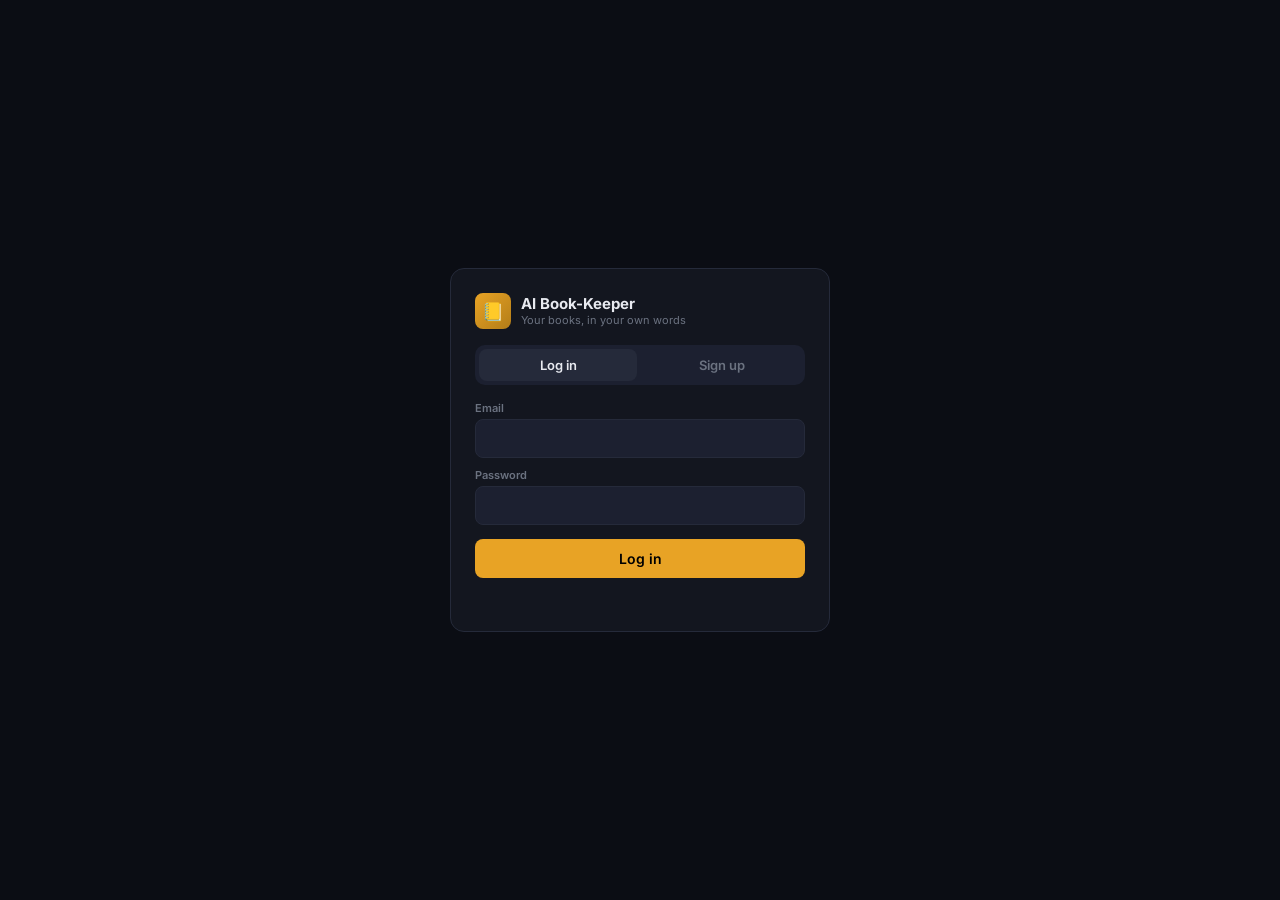
==== frontend/index.html @ 00445d96 "Make it safe for real users: auth, cleanup, deployable schema - Bookkeeping endpoints take the user " ====
<!DOCTYPE html>
<html lang="en">
<head>
  <meta charset="UTF-8" />
  <meta name="viewport" content="width=device-width, initial-scale=1.0" />
  <title>AI Book-Keeper</title>
  <link rel="preconnect" href="https://fonts.googleapis.com" />
  <link href="https://fonts.googleapis.com/css2?family=Inter:wght@400;500;600;700&display=swap" rel="stylesheet" />
  <style>
    *, *::before, *::after { box-sizing: border-box; margin: 0; padding: 0; }

    :root {
      --bg:        #0b0d14;
      --surface:   #13161f;
      --surface2:  #1c2030;
      --border:    #252a3a;
      --accent:    #e8a325;
      --accent-dim:#b37d18;
      --text:      #e8eaf0;
      --text-muted:#6b7280;
      --user-bubble: #1d3461;
      --ai-bubble:   #1c2030;
      --red:       #ef4444;
      --green:     #22c55e;
    }

    html, body { height: 100%; font-family: 'Inter', sans-serif; background: var(--bg); color: var(--text); }

    .layout { display: flex; height: 100vh; overflow: hidden; }

    /* Sidebar */
    .sidebar {
      width: 260px; min-width: 260px;
      background: var(--surface);
      border-right: 1px solid var(--border);
      display: flex; flex-direction: column;
      padding: 24px 16px; gap: 24px;
    }

    .logo { display: flex; align-items: center; gap: 10px; }
    .logo-icon {
      width: 36px; height: 36px; border-radius: 8px;
      background: linear-gradient(135deg, var(--accent), var(--accent-dim));
      display: flex; align-items: center; justify-content: center; font-size: 18px;
    }
    .logo-text { font-size: 15px; font-weight: 700; line-height: 1.2; }
    .logo-sub  { font-size: 11px; color: var(--text-muted); }

    .sidebar-section label {
      display: block; font-size: 11px; font-weight: 600;
      color: var(--text-muted); text-transform: uppercase; letter-spacing: .08em; margin-bottom: 8px;
    }

    .sidebar-section input {
      width: 100%; padding: 8px 10px;
      background: var(--surface2); border: 1px solid var(--border);
      border-radius: 8px; color: var(--text); font-size: 13px; font-family: inherit;
      outline: none; transition: border-color .15s;
    }
    .sidebar-section input:focus { border-color: var(--accent); }

    .status-dot {
      display: inline-block; width: 7px; height: 7px; border-radius: 50%;
      background: var(--text-muted); margin-right: 6px; vertical-align: middle; transition: background .3s;
    }
    .status-dot.ok  { background: var(--green); box-shadow: 0 0 6px var(--green); }
    .status-dot.err { background: var(--red);   box-shadow: 0 0 6px var(--red);   }
    #status-text { font-size: 12px; color: var(--text-muted); }

    .sidebar-section.examples { flex: 1; overflow-y: auto; }
    .example-label { font-size: 11px; font-weight: 600; color: var(--text-muted); text-transform: uppercase; letter-spacing: .08em; margin-bottom: 8px; }
    .chip-grid { display: flex; flex-direction: column; gap: 6px; }
    .chip {
      padding: 8px 10px; border-radius: 8px; font-size: 12px; line-height: 1.4;
      background: var(--surface2); border: 1px solid var(--border);
      cursor: pointer; transition: background .15s, border-color .15s;
      text-align: left; color: var(--text); font-family: inherit;
    }
    .chip:hover { background: var(--border); border-color: var(--accent); }

    .clear-btn {
      width: 100%; padding: 9px; border-radius: 8px; font-size: 13px; font-weight: 500;
      background: transparent; border: 1px solid var(--border);
      color: var(--text-muted); cursor: pointer; font-family: inherit; transition: all .15s;
    }
    .clear-btn:hover { background: var(--surface2); color: var(--text); }

    /* Main */
    .main { flex: 1; display: flex; flex-direction: column; overflow: hidden; }

    .messages {
      flex: 1; overflow-y: auto; padding: 24px 28px;
      display: flex; flex-direction: column; gap: 16px; scroll-behavior: smooth;
    }
    .messages::-webkit-scrollbar { width: 4px; }
    .messages::-webkit-scrollbar-thumb { background: var(--border); border-radius: 4px; }

    .bubble-row { display: flex; gap: 10px; max-width: 720px; }
    .bubble-row.user { align-self: flex-end; flex-direction: row-reverse; }
    .bubble-row.ai   { align-self: flex-start; }

    .avatar {
      width: 32px; height: 32px; border-radius: 50%; flex-shrink: 0;
      display: flex; align-items: center; justify-content: center; font-size: 14px; font-weight: 700;
    }
    .ai .avatar   { background: linear-gradient(135deg, var(--accent), var(--accent-dim)); color: #000; font-size: 13px; }
    .user .avatar { background: var(--user-bubble); color: var(--text); font-size: 12px; }

    .bubble {
      padding: 12px 16px; border-radius: 16px; font-size: 14px; line-height: 1.6;
      max-width: 560px; word-break: break-word; white-space: pre-wrap;
    }
    .ai   .bubble { background: var(--ai-bubble); border: 1px solid var(--border); border-top-left-radius: 4px; }
    .user .bubble { background: var(--user-bubble); border-top-right-radius: 4px; }
    .bubble-meta { font-size: 10px; color: var(--text-muted); margin-top: 4px; padding: 0 4px; }
    .user .bubble-meta { text-align: right; }

    /* Typing */
    .typing .bubble { padding: 14px 18px; }
    .dots { display: flex; gap: 4px; align-items: center; height: 16px; }
    .dots span {
      width: 6px; height: 6px; border-radius: 50%;
      background: var(--text-muted); animation: dot-pulse 1.2s infinite;
    }
    .dots span:nth-child(2) { animation-delay: .2s; }
    .dots span:nth-child(3) { animation-delay: .4s; }
    @keyframes dot-pulse {
      0%, 80%, 100% { transform: scale(.7); opacity: .4; }
      40%            { transform: scale(1);  opacity: 1;  }
    }

    /* Clarification card */
    .clarify-card {
      background: var(--surface2); border: 1px solid var(--accent);
      border-radius: 12px; padding: 14px 16px; margin-top: 8px;
      display: flex; flex-direction: column; gap: 10px; max-width: 340px;
    }
    .clarify-title { font-size: 12px; font-weight: 600; color: var(--accent); }
    .clarify-msg   { font-size: 13px; color: var(--text); }
    .clarify-row   { display: flex; gap: 8px; }
    .clarify-row input {
      flex: 1; padding: 8px 10px; border-radius: 8px;
      background: var(--bg); border: 1px solid var(--border);
      color: var(--text); font-size: 13px; font-family: inherit; outline: none;
    }
    .clarify-row input:focus { border-color: var(--accent); }
    .clarify-submit {
      padding: 8px 14px; border-radius: 8px; background: var(--accent);
      border: none; color: #000; font-size: 13px; font-weight: 600;
      cursor: pointer; font-family: inherit; transition: opacity .15s;
    }
    .clarify-submit:hover { opacity: .85; }

    /* Input bar */
    .input-bar {
      padding: 16px 28px 20px;
      border-top: 1px solid var(--border); background: var(--surface);
    }
    .input-inner {
      display: flex; gap: 10px; align-items: flex-end;
      background: var(--surface2); border: 1px solid var(--border);
      border-radius: 12px; padding: 8px 8px 8px 14px; transition: border-color .15s;
    }
    .input-inner:focus-within { border-color: var(--accent); }
    #msg-input {
      flex: 1; background: none; border: none; outline: none;
      color: var(--text); font-size: 14px; font-family: inherit;
      resize: none; max-height: 120px; line-height: 1.5; padding: 4px 0;
    }
    #msg-input::placeholder { color: var(--text-muted); }
    #send-btn {
      width: 38px; height: 38px; border-radius: 8px; flex-shrink: 0;
      background: var(--accent); border: none; cursor: pointer;
      display: flex; align-items: center; justify-content: center;
      transition: opacity .15s, transform .1s;
    }
    #send-btn:hover  { opacity: .9; }
    #send-btn:active { transform: scale(.94); }
    #send-btn:disabled { opacity: .35; cursor: not-allowed; }
    #send-btn svg { width: 16px; height: 16px; fill: #000; }

    .hint { font-size: 11px; color: var(--text-muted); margin-top: 8px; text-align: center; }

    /* Toast */
    .toast {
      position: fixed; bottom: 24px; right: 24px;
      background: #3b1818; border: 1px solid var(--red);
      color: #fca5a5; border-radius: 10px; padding: 12px 16px;
      font-size: 13px; max-width: 320px; line-height: 1.5;
      animation: slide-in .2s ease; z-index: 100;
    }
    @keyframes slide-in { from { opacity:0; transform:translateY(8px); } to { opacity:1; transform:translateY(0); } }

    /* Empty state */
    .empty-state {
      flex: 1; display: flex; flex-direction: column;
      align-items: center; justify-content: center; gap: 12px;
      color: var(--text-muted); padding: 40px;
    }
    .empty-icon  { font-size: 48px; opacity: .4; }
    .empty-title { font-size: 18px; font-weight: 600; color: var(--text); }
    .empty-sub   { font-size: 13px; text-align: center; max-width: 380px; line-height: 1.6; }

    .sidebar-section.examples::-webkit-scrollbar { width: 3px; }
    .sidebar-section.examples::-webkit-scrollbar-thumb { background: var(--border); border-radius: 4px; }

    /* Mobile responsive layout */
    .mobile-header-toggle {
      display: none;
      background: var(--surface2);
      border: 1px solid var(--border);
      color: var(--text);
      border-radius: 6px;
      padding: 6px 12px;
      font-size: 13px;
      font-family: inherit;
      cursor: pointer;
    }
    .sidebar-body {
      display: flex;
      flex-direction: column;
      gap: 24px;
      flex: 1;
      overflow-y: auto;
    }

    @media (max-width: 768px) {
      .layout {
        flex-direction: column;
        height: 100vh;
        height: 100dvh;
      }
      .sidebar {
        width: 100%;
        min-width: 0;
        border-right: none;
        border-bottom: 1px solid var(--border);
        padding: 14px 16px;
        gap: 0;
      }
      .logo {
        justify-content: space-between;
        width: 100%;
      }
      .mobile-header-toggle {
        display: block;
      }
      .sidebar-body {
        display: none;
        max-height: 50vh;
        margin-top: 14px;
        padding-top: 14px;
        border-top: 1px solid var(--border);
      }
      .sidebar-body.open {
        display: flex;
      }
      .messages {
        padding: 16px 12px;
      }
      .input-bar {
        padding: 12px 12px 16px;
      }
      .bubble-row {
        max-width: 100%;
      }
      .bubble {
        max-width: 88%;
      }
    }

    /* Auth screen */
    .auth-overlay {
      position: fixed; inset: 0; z-index: 50;
      background: var(--bg);
      display: flex; align-items: center; justify-content: center;
      padding: 16px; overflow-y: auto;
    }
    .auth-overlay[hidden] { display: none; }
    .auth-card {
      width: 100%; max-width: 380px;
      background: var(--surface); border: 1px solid var(--border); border-radius: 14px;
      padding: 24px; display: flex; flex-direction: column; gap: 16px;
    }
    .auth-tabs { display: flex; gap: 6px; background: var(--surface2); padding: 4px; border-radius: 10px; }
    .auth-tab {
      flex: 1; padding: 8px; border: none; border-radius: 8px; cursor: pointer;
      background: transparent; color: var(--text-muted); font: 600 13px 'Inter', sans-serif;
    }
    .auth-tab.active { background: var(--border); color: var(--text); }
    .auth-form { display: flex; flex-direction: column; gap: 10px; }
    .auth-form[hidden] { display: none; }
    .auth-form .row { display: flex; gap: 8px; }
    .auth-form .row > * { flex: 1; min-width: 0; }
    .auth-form label { font-size: 11px; font-weight: 600; color: var(--text-muted); display: block; margin-bottom: 4px; }
    .auth-form input {
      width: 100%; padding: 10px 12px;
      background: var(--surface2); border: 1px solid var(--border);
      border-radius: 8px; color: var(--text); font-size: 14px; font-family: inherit; outline: none;
    }
    .auth-form input:focus { border-color: var(--accent); }
    .auth-submit {
      margin-top: 4px; padding: 11px; border: none; border-radius: 8px; cursor: pointer;
      background: var(--accent); color: #000; font: 600 14px 'Inter', sans-serif;
    }
    .auth-submit:disabled { opacity: .6; cursor: default; }
    .auth-error { font-size: 13px; color: var(--red); min-height: 1em; }
    .account-name { font-size: 14px; font-weight: 600; }
    .account-email { font-size: 12px; color: var(--text-muted); margin-bottom: 8px; word-break: break-all; }
  </style>
</head>
<body>
<div class="auth-overlay" id="auth-overlay" hidden>
  <div class="auth-card">
    <div class="logo">
      <div style="display: flex; align-items: center; gap: 10px;">
        <div class="logo-icon">&#128210;</div>
        <div>
          <div class="logo-text">AI Book-Keeper</div>
          <div class="logo-sub">Your books, in your own words</div>
        </div>
      </div>
    </div>
    <div class="auth-tabs">
      <button class="auth-tab active" id="tab-login" onclick="showAuthTab('login')">Log in</button>
      <button class="auth-tab" id="tab-register" onclick="showAuthTab('register')">Sign up</button>
    </div>

    <form class="auth-form" id="login-form" onsubmit="submitLogin(event)">
      <div><label for="login-email">Email</label><input id="login-email" type="email" autocomplete="email" required /></div>
      <div><label for="login-password">Password</label><input id="login-password" type="password" autocomplete="current-password" required /></div>
      <button class="auth-submit" type="submit">Log in</button>
    </form>

    <form class="auth-form" id="register-form" onsubmit="submitRegister(event)" hidden>
      <div class="row">
        <div><label for="reg-firstname">First name</label><input id="reg-firstname" autocomplete="given-name" required /></div>
        <div><label for="reg-lastname">Last name</label><input id="reg-lastname" autocomplete="family-name" required /></div>
      </div>
      <div><label for="reg-business">Business name</label><input id="reg-business" autocomplete="organization" required /></div>
      <div><label for="reg-phone">Phone (optional)</label><input id="reg-phone" type="tel" autocomplete="tel" placeholder="0803 123 4567" /></div>
      <div><label for="reg-email">Email</label><input id="reg-email" type="email" autocomplete="email" required /></div>
      <div><label for="reg-password">Password (8+ characters)</label><input id="reg-password" type="password" autocomplete="new-password" minlength="8" required /></div>
      <button class="auth-submit" type="submit">Create account</button>
    </form>

    <div class="auth-error" id="auth-error" role="alert"></div>
  </div>
</div>

<div class="layout">

  <!-- Sidebar -->
  <aside class="sidebar">
    <div class="logo">
      <div style="display: flex; align-items: center; gap: 10px;">
        <div class="logo-icon">&#128210;</div>
        <div>
          <div class="logo-text">AI Book-Keeper</div>
          <div class="logo-sub" id="business-name">Your books, in your own words</div>
        </div>
      </div>
      <button class="mobile-header-toggle" onclick="toggleSidebarMenu()">☰ Menu</button>
    </div>

    <div class="sidebar-body" id="sidebar-body">
      <div class="sidebar-section">
        <label>API Base URL</label>
        <input id="api-url" type="text" value="" placeholder="(same origin — leave blank)" />
      </div>

      <div class="sidebar-section">
        <label>Account</label>
        <div class="account-name" id="account-name"></div>
        <div class="account-email" id="account-email"></div>
        <button class="chip" onclick="logout()">Log out</button>
      </div>

      <div class="sidebar-section">
        <label>Connection</label>
        <div style="margin-bottom:8px;">
          <span class="status-dot" id="status-dot"></span>
          <span id="status-text">Not checked</span>
        </div>
        <button class="chip" onclick="pingServer()">Check connection</button>
      </div>

      <div class="sidebar-section examples">
        <div class="example-label">Try these</div>
        <div class="chip-grid">
          <button class="chip" onclick="fillPrompt(this)">I sold 20 bags of rice to Ahmed for 150k, he paid 100k</button>
          <button class="chip" onclick="fillPrompt(this)">Mama Chidi buy 3 crates of egg, 15k, she go pay Friday</button>
          <button class="chip" onclick="fillPrompt(this)">Ahmed don pay the 50k balance</button>
          <button class="chip" onclick="fillPrompt(this)">Paid 45,000 for fuel today</button>
          <button class="chip" onclick="fillPrompt(this)">I borrowed 200k from Emeka to buy stock</button>
          <button class="chip" onclick="fillPrompt(this)">Who still owes me money?</button>
          <button class="chip" onclick="fillPrompt(this)">Who I owe?</button>
          <button class="chip" onclick="fillPrompt(this)">How my business dey this month?</button>
          <button class="chip" onclick="fillPrompt(this)">Sorry, the fuel was 40k not 45k</button>
          <button class="chip" onclick="fillPrompt(this)">Cancel that</button>
        </div>
      </div>

      <button class="clear-btn" onclick="clearChat()">Clear conversation</button>
    </div>
  </aside>

  <!-- Main -->
  <div class="main">
    <div class="messages" id="messages">
      <div class="empty-state" id="empty-state">
        <div class="empty-icon">&#128210;</div>
        <div class="empty-title">Wetin happen for shop today?</div>
        <div class="empty-sub">Tell me what you sold, bought, borrowed or collected — in English or Pidgin. Ask who owes you, or how the business is doing.</div>
      </div>
    </div>

    <div class="input-bar">
      <div class="input-inner">
        <textarea id="msg-input" rows="1"
          placeholder="e.g. I sold 50 bags of rice for 200k..."
          oninput="autoResize(this)"
          onkeydown="handleKey(event)"></textarea>
        <button id="send-btn" onclick="sendMessage()" title="Send (Enter)">
          <svg viewBox="0 0 24 24" xmlns="http://www.w3.org/2000/svg">
            <path d="M2.01 21L23 12 2.01 3 2 10l15 2-15 2z"/>
          </svg>
        </button>
      </div>
      <div class="hint">Enter to send &nbsp;&middot;&nbsp; Shift+Enter for new line </div>
    </div>
  </div>

</div>

<script>
  function getApiUrl() { return document.getElementById('api-url').value.replace(/\/$/, ''); }
  // Access token lives in memory only; the refresh token is an httpOnly cookie the page can't read.
  let accessToken = null;

  async function refreshSession() {
    try {
      const res = await fetch(getApiUrl() + '/refresh', { method: 'POST', credentials: 'include' });
      if (!res.ok) return false;
      accessToken = (await res.json()).access_token;
      return true;
    } catch { return false; }
  }

  // fetch with the access token; on 401, refresh once and retry, else send the user to log in
  async function apiFetch(path, options = {}) {
    const send = () => fetch(getApiUrl() + path, {
      ...options,
      credentials: 'include',
      headers: { ...(options.headers || {}), ...(accessToken ? { Authorization: 'Bearer ' + accessToken } : {}) },
    });
    let res = await send();
    if (res.status === 401) {
      if (await refreshSession()) {
        res = await send();
      }
      if (res.status === 401) showAuth('Your session has ended. Please log in again.');
    }
    return res;
  }

  function showAuth(message = '') {
    accessToken = null;
    document.getElementById('auth-error').textContent = message;
    document.getElementById('auth-overlay').hidden = false;
  }

  function showAuthTab(which) {
    document.getElementById('login-form').hidden = which !== 'login';
    document.getElementById('register-form').hidden = which !== 'register';
    document.getElementById('tab-login').classList.toggle('active', which === 'login');
    document.getElementById('tab-register').classList.toggle('active', which === 'register');
    document.getElementById('auth-error').textContent = '';
  }

  function errorText(detail, fallback) {
    // FastAPI validation errors come back as a list of {msg, loc}
    if (Array.isArray(detail)) return detail.map(d => d.msg.replace(/^Value error, /, '')).join(' ');
    return detail || fallback;
  }

  async function submitAuth(event, path, body) {
    event.preventDefault();
    const button = event.target.querySelector('.auth-submit');
    button.disabled = true;
    document.getElementById('auth-error').textContent = '';
    try {
      const res = await fetch(getApiUrl() + path, {
        method: 'POST', credentials: 'include',
        headers: { 'Content-Type': 'application/json' },
        body: JSON.stringify(body),
      });
      const data = await res.json().catch(() => ({}));
      if (!res.ok) {
        document.getElementById('auth-error').textContent = errorText(data.detail, 'Something went wrong. Please try again.');
        return;
      }
      accessToken = data.access_token;
      await enterApp();
    } catch {
      document.getElementById('auth-error').textContent = 'Could not reach the server.';
    } finally {
      button.disabled = false;
    }
  }

  function submitLogin(event) {
    return submitAuth(event, '/login', {
      email: document.getElementById('login-email').value.trim(),
      password: document.getElementById('login-password').value,
    });
  }

  function submitRegister(event) {
    const phone = document.getElementById('reg-phone').value.trim();
    return submitAuth(event, '/register', {
      firstname: document.getElementById('reg-firstname').value.trim(),
      lastname: document.getElementById('reg-lastname').value.trim(),
      business_name: document.getElementById('reg-business').value.trim(),
      phone: phone || null,
      email: document.getElementById('reg-email').value.trim(),
      password: document.getElementById('reg-password').value,
    });
  }

  async function enterApp() {
    const res = await apiFetch('/api/v1/me');
    if (!res.ok) { showAuth(); return; }
    const me = await res.json();
    document.getElementById('account-name').textContent = me.firstname + ' ' + me.lastname;
    document.getElementById('account-email').textContent = me.email;
    document.getElementById('business-name').textContent = me.business_name || 'Your books, in your own words';
    document.getElementById('auth-overlay').hidden = true;
    document.getElementById('msg-input').focus();
  }

  async function logout() {
    await fetch(getApiUrl() + '/logout', { method: 'POST', credentials: 'include' }).catch(() => {});
    clearChat();
    showAuthTab('login');
    showAuth();
  }
  function now()       { return new Date().toLocaleTimeString([], {hour:'2-digit', minute:'2-digit'}); }
  function uid()       { return Math.random().toString(36).slice(2); }

  function autoResize(el) {
    el.style.height = 'auto';
    el.style.height = Math.min(el.scrollHeight, 120) + 'px';
  }

  function handleKey(e) {
    if (e.key === 'Enter' && !e.shiftKey) { e.preventDefault(); sendMessage(); }
  }

  function fillPrompt(btn) {
    const input = document.getElementById('msg-input');
    input.value = btn.textContent.trim();
    autoResize(input);
    input.focus();
  }

  function clearChat() {
    const box = document.getElementById('messages');
    box.innerHTML = `
      <div class="empty-state" id="empty-state">
        <div class="empty-icon">&#128210;</div>
        <div class="empty-title">Wetin happen for shop today?</div>
        <div class="empty-sub">Tell me what you sold, bought, borrowed or collected — in English or Pidgin. Ask who owes you, or how the business is doing.</div>
      </div>`;
  }

  function scrollBottom() {
    const box = document.getElementById('messages');
    box.scrollTop = box.scrollHeight;
  }

  function hideEmpty() {
    const e = document.getElementById('empty-state');
    if (e) e.remove();
  }

  function escHtml(str) {
    return String(str)
      .replace(/&/g,'&amp;').replace(/</g,'&lt;')
      .replace(/>/g,'&gt;').replace(/"/g,'&quot;');
  }

  function addBubble(role, text) {
    hideEmpty();
    const box = document.getElementById('messages');
    const isUser = role === 'user';
    const row = document.createElement('div');
    row.className = 'bubble-row ' + role;
    row.innerHTML = `
      <div class="avatar">${isUser ? 'U' : '&#128210;'}</div>
      <div>
        <div class="bubble">${escHtml(text)}</div>
        <div class="bubble-meta">${now()}</div>
      </div>`;
    box.appendChild(row);
    scrollBottom();
    return row;
  }

  function addTyping() {
    hideEmpty();
    const box = document.getElementById('messages');
    const row = document.createElement('div');
    row.className = 'bubble-row ai typing';
    row.id = 'typing-indicator';
    row.innerHTML = `
      <div class="avatar">&#128210;</div>
      <div><div class="bubble"><div class="dots"><span></span><span></span><span></span></div></div></div>`;
    box.appendChild(row);
    scrollBottom();
  }

  function removeTyping() {
    const t = document.getElementById('typing-indicator');
    if (t) t.remove();
  }

  function addClarifyCard(clarifications) {
    const box = document.getElementById('messages');
    clarifications.forEach(c => {
      const card = document.createElement('div');
      card.className = 'bubble-row ai';
      card.innerHTML = `
        <div class="avatar">&#128210;</div>
        <div>
          <div class="clarify-card" id="clarify-${c.transaction_id}">
            <div class="clarify-title">&#9889; Amount needed</div>
            <div class="clarify-msg">${escHtml(c.message)}</div>
            <div class="clarify-row">
              <input type="number" placeholder="Enter amount" id="clarify-input-${c.transaction_id}" min="0" step="0.01" />
              <button class="clarify-submit" onclick="submitClarify(${c.transaction_id})">Submit</button>
            </div>
          </div>
        </div>`;
      box.appendChild(card);
    });
    scrollBottom();
  }

  function showToast(msg) {
    const existing = document.querySelector('.toast');
    if (existing) existing.remove();
    const t = document.createElement('div');
    t.className = 'toast';
    t.textContent = msg;
    document.body.appendChild(t);
    setTimeout(() => t.remove(), 5000);
  }

  async function pingServer() {
    const dot  = document.getElementById('status-dot');
    const text = document.getElementById('status-text');
    dot.className = 'status-dot';
    text.textContent = 'Checking...';
    try {
      await fetch(getApiUrl() + '/docs', { method: 'HEAD', signal: AbortSignal.timeout(4000) });
      dot.className = 'status-dot ok';
      text.textContent = 'Connected';
    } catch {
      dot.className = 'status-dot err';
      text.textContent = 'Unreachable';
    }
  }

  async function sendMessage() {
    const input = document.getElementById('msg-input');
    const text  = input.value.trim();
    if (!text) return;

    const btn = document.getElementById('send-btn');
    btn.disabled = true;
    input.value  = '';
    autoResize(input);

    addBubble('user', text);
    addTyping();

    try {
      const res = await apiFetch('/api/v1/message', {
        method: 'POST',
        headers: { 'Content-Type': 'application/json', 'Idempotency-Key': uid() },
        body: JSON.stringify({ message: text }),
        signal: AbortSignal.timeout(30000),
      });

      removeTyping();

      if (!res.ok) {
        const err = await res.json().catch(() => ({ detail: res.statusText }));
        addBubble('ai', 'Error ' + res.status + ': ' + (err.detail || res.statusText));
      } else {
        const data = await res.json();
        addBubble('ai', data.reply);
        if (data.clarifications && data.clarifications.length > 0) {
          addClarifyCard(data.clarifications);
        }
      }
    } catch (err) {
      removeTyping();
      if (err.name === 'TimeoutError') {
        addBubble('ai', 'Request timed out — is the server running?');
      } else {
        addBubble('ai', 'Could not reach the API: ' + err.message);
      }
    }

    btn.disabled = false;
    input.focus();
  }

  async function submitClarify(transactionId) {
    const input  = document.getElementById('clarify-input-' + transactionId);
    const amount = parseFloat(input.value);
    if (isNaN(amount) || amount <= 0) { showToast('Please enter a valid amount.'); return; }

    const card = document.getElementById('clarify-' + transactionId);
    card.style.opacity = '0.5';
    card.style.pointerEvents = 'none';

    try {
      const res = await apiFetch('/api/v1/clarify', {
        method: 'POST',
        headers: { 'Content-Type': 'application/json' },
        body: JSON.stringify({ transaction_id: transactionId, amount }),
        signal: AbortSignal.timeout(10000),
      });

      if (!res.ok) {
        const err = await res.json().catch(() => ({ detail: res.statusText }));
        showToast('Clarify failed: ' + (err.detail || res.statusText));
        card.style.opacity = '1';
        card.style.pointerEvents = '';
      } else {
        const data = await res.json();
        card.closest('.bubble-row').remove();
        addBubble('ai', data.reply);
      }
    } catch (err) {
      showToast('Error: ' + err.message);
      card.style.opacity = '1';
      card.style.pointerEvents = '';
    }
  }

  function toggleSidebarMenu() {
    const body = document.getElementById('sidebar-body');
    if (body) body.classList.toggle('open');
  }

  // resume an existing session from the refresh cookie, otherwise ask to log in
  refreshSession().then(ok => ok ? enterApp() : showAuth());
</script>
</body>
</html>
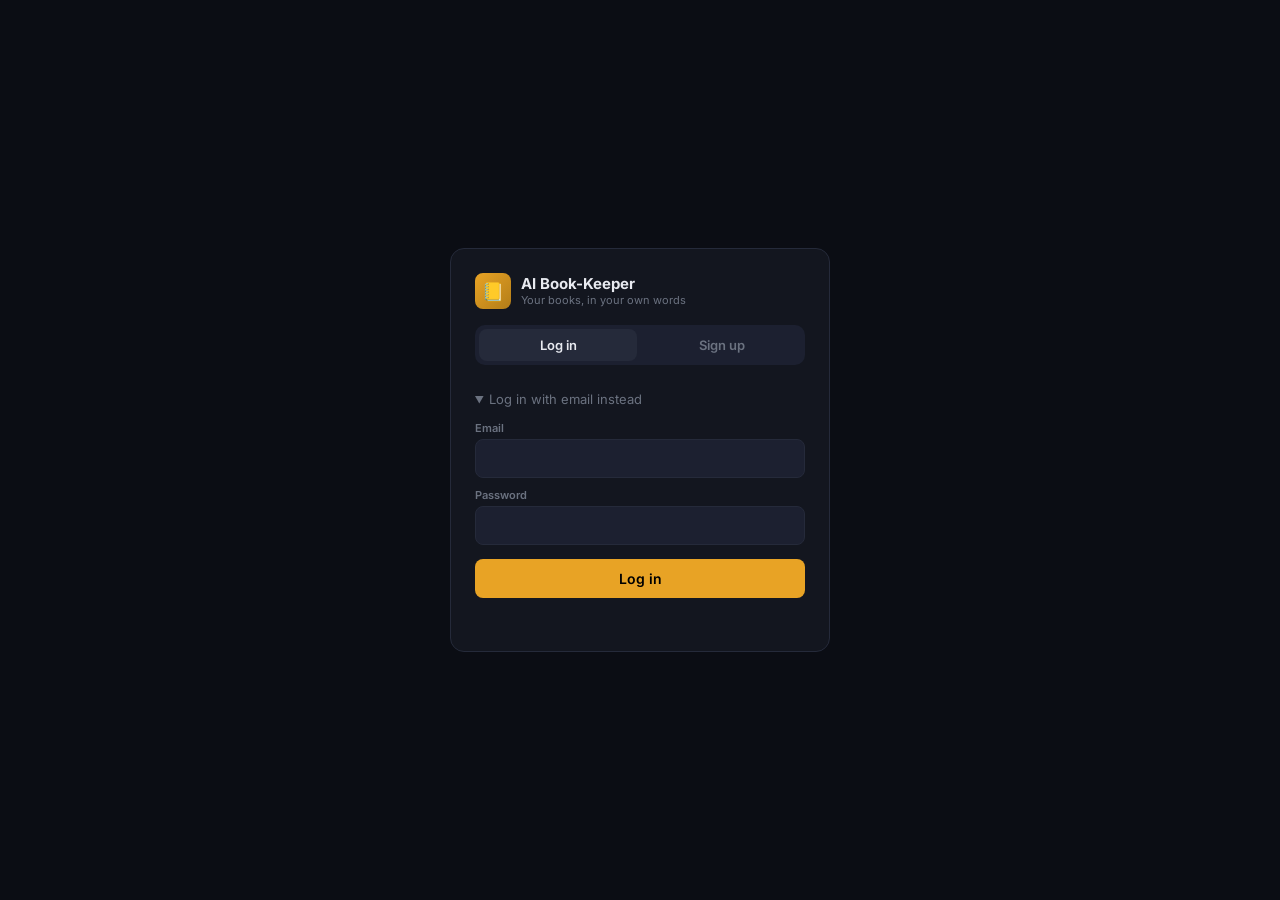
==== commit 3d96081b: "Sign up on WhatsApp; prove phone ownership before linking a number Security fix: user.phone decides " ====
--- a/frontend/index.html
+++ b/frontend/index.html
@@ -8,6 +8,8 @@
   <link href="https://fonts.googleapis.com/css2?family=Inter:wght@400;500;600;700&display=swap" rel="stylesheet" />
   <style>
     *, *::before, *::after { box-sizing: border-box; margin: 0; padding: 0; }
+    /* the hidden attribute must win over any display rule (e.g. display:flex panels) */
+    [hidden] { display: none !important; }
 
     :root {
       --bg:        #0b0d14;
@@ -67,7 +69,7 @@
     .status-dot.err { background: var(--red);   box-shadow: 0 0 6px var(--red);   }
     #status-text { font-size: 12px; color: var(--text-muted); }
 
-    .sidebar-section.examples { flex: 1; overflow-y: auto; }
+    .sidebar-section.examples { flex: 1; overflow-y: auto; min-height: 140px; }
     .example-label { font-size: 11px; font-weight: 600; color: var(--text-muted); text-transform: uppercase; letter-spacing: .08em; margin-bottom: 8px; }
     .chip-grid { display: flex; flex-direction: column; gap: 6px; }
     .chip {
@@ -255,6 +257,11 @@
       .sidebar-body.open {
         display: flex;
       }
+      /* the menu scrolls as a whole on phones, so the examples keep their full height */
+      .sidebar-section.examples {
+        flex: none;
+        overflow: visible;
+      }
       .messages {
         padding: 16px 12px;
       }
@@ -305,6 +312,28 @@
     }
     .auth-submit:disabled { opacity: .6; cursor: default; }
     .auth-error { font-size: 13px; color: var(--red); min-height: 1em; }
+    .alt-login { margin-top: 4px; }
+    .alt-login summary { cursor: pointer; font-size: 13px; color: var(--text-muted); padding: 6px 0; }
+    .alt-login[open] summary { margin-bottom: 8px; }
+    .wa-signup {
+      display: flex; flex-direction: column; gap: 2px; padding: 12px; border-radius: 10px;
+      background: var(--surface2); border: 1px solid var(--border); color: var(--text); text-decoration: none; font-size: 13px;
+    }
+    .wa-signup span { color: var(--text-muted); }
+    .wa-signup:hover { border-color: var(--accent); }
+    .challenge { display: flex; flex-direction: column; gap: 10px; font-size: 13px; color: var(--text-muted); }
+    .challenge .code-box {
+      font: 700 22px/1.2 ui-monospace, Menlo, Consolas, monospace; letter-spacing: .08em; color: var(--text);
+      background: var(--surface2); border: 1px dashed var(--border); border-radius: 8px; padding: 10px; text-align: center;
+    }
+    .challenge .wa-button {
+      display: block; text-align: center; padding: 11px; border-radius: 8px; text-decoration: none;
+      background: #25D366; color: #06200f; font: 600 14px 'Inter', sans-serif;
+    }
+    .challenge .waiting::before { content: "⏳ "; }
+    .challenge .problem { color: var(--red); }
+    .challenge button.linkish { background: none; border: none; color: var(--text-muted); text-decoration: underline; cursor: pointer; font: inherit; padding: 0; align-self: flex-start; }
+    .connect-wa { display: flex; flex-direction: column; gap: 6px; margin-bottom: 8px; }
     .account-name { font-size: 14px; font-weight: 600; }
     .account-email { font-size: 12px; color: var(--text-muted); margin-bottom: 8px; word-break: break-all; }
   </style>
@@ -326,19 +355,33 @@
       <button class="auth-tab" id="tab-register" onclick="showAuthTab('register')">Sign up</button>
     </div>
 
-    <form class="auth-form" id="login-form" onsubmit="submitLogin(event)">
-      <div><label for="login-email">Email</label><input id="login-email" type="email" autocomplete="email" required /></div>
-      <div><label for="login-password">Password</label><input id="login-password" type="password" autocomplete="current-password" required /></div>
-      <button class="auth-submit" type="submit">Log in</button>
-    </form>
+    <div id="login-panel">
+      <form class="auth-form wa-only" id="wa-login-form" onsubmit="submitWhatsAppLogin(event)" hidden>
+        <div><label for="wa-login-phone">Your WhatsApp number</label><input id="wa-login-phone" type="tel" autocomplete="tel" placeholder="0803 123 4567" required /></div>
+        <button class="auth-submit" type="submit">Log in with WhatsApp</button>
+      </form>
+      <div class="challenge" id="wa-login-challenge" hidden></div>
+
+      <details class="alt-login" id="email-login">
+        <summary>Log in with email instead</summary>
+        <form class="auth-form" id="login-form" onsubmit="submitLogin(event)">
+          <div><label for="login-email">Email</label><input id="login-email" type="email" autocomplete="email" required /></div>
+          <div><label for="login-password">Password</label><input id="login-password" type="password" autocomplete="current-password" required /></div>
+          <button class="auth-submit" type="submit">Log in</button>
+        </form>
+      </details>
+    </div>
 
     <form class="auth-form" id="register-form" onsubmit="submitRegister(event)" hidden>
+      <a class="wa-signup wa-only" id="wa-signup-link" href="#" target="_blank" rel="noopener" hidden>
+        <strong>Easiest: sign up on WhatsApp</strong>
+        <span>Send us "Hi" — you'll be set up in 2 quick questions, no password needed.</span>
+      </a>
       <div class="row">
         <div><label for="reg-firstname">First name</label><input id="reg-firstname" autocomplete="given-name" required /></div>
         <div><label for="reg-lastname">Last name</label><input id="reg-lastname" autocomplete="family-name" required /></div>
       </div>
       <div><label for="reg-business">Business name</label><input id="reg-business" autocomplete="organization" required /></div>
-      <div><label for="reg-phone">Phone (optional)</label><input id="reg-phone" type="tel" autocomplete="tel" placeholder="0803 123 4567" /></div>
       <div><label for="reg-email">Email</label><input id="reg-email" type="email" autocomplete="email" required /></div>
       <div><label for="reg-password">Password (8+ characters)</label><input id="reg-password" type="password" autocomplete="new-password" minlength="8" required /></div>
       <button class="auth-submit" type="submit">Create account</button>
@@ -373,6 +416,12 @@
         <label>Account</label>
         <div class="account-name" id="account-name"></div>
         <div class="account-email" id="account-email"></div>
+        <div class="account-email" id="account-whatsapp"></div>
+        <form class="connect-wa wa-only" id="connect-wa-form" onsubmit="submitConnectWhatsApp(event)" hidden>
+          <input id="connect-wa-phone" type="tel" autocomplete="tel" placeholder="Your WhatsApp number" required />
+          <button class="chip" type="submit">Connect WhatsApp</button>
+        </form>
+        <div class="challenge" id="connect-wa-challenge" hidden></div>
         <button class="chip" onclick="logout()">Log out</button>
       </div>
 
@@ -471,7 +520,7 @@
   }
 
   function showAuthTab(which) {
-    document.getElementById('login-form').hidden = which !== 'login';
+    document.getElementById('login-panel').hidden = which !== 'login';
     document.getElementById('register-form').hidden = which !== 'register';
     document.getElementById('tab-login').classList.toggle('active', which === 'login');
     document.getElementById('tab-register').classList.toggle('active', which === 'register');
@@ -517,23 +566,115 @@
   }
 
   function submitRegister(event) {
-    const phone = document.getElementById('reg-phone').value.trim();
     return submitAuth(event, '/register', {
       firstname: document.getElementById('reg-firstname').value.trim(),
       lastname: document.getElementById('reg-lastname').value.trim(),
       business_name: document.getElementById('reg-business').value.trim(),
-      phone: phone || null,
       email: document.getElementById('reg-email').value.trim(),
       password: document.getElementById('reg-password').value,
     });
+  }
+
+  // ── WhatsApp: log in / connect by sending a code from the phone ─────────────
+  let whatsappInfo = { enabled: false };
+  let challengeRun = 0;  // bumping this stops any older challenge's polling
+
+  async function loadWhatsAppInfo() {
+    try {
+      const res = await fetch(getApiUrl() + '/auth/whatsapp/info');
+      if (res.ok) whatsappInfo = await res.json();
+    } catch { /* WhatsApp options just stay hidden */ }
+    document.querySelectorAll('.wa-only').forEach(el => { el.hidden = !whatsappInfo.enabled; });
+    if (whatsappInfo.signup_link) document.getElementById('wa-signup-link').href = whatsappInfo.signup_link;
+    // without WhatsApp, email is the only way in
+    document.getElementById('email-login').open = !whatsappInfo.enabled;
+  }
+
+  function el(tag, className, text) {
+    const node = document.createElement(tag);
+    if (className) node.className = className;
+    if (text !== undefined) node.textContent = text;
+    return node;
+  }
+
+  // Start a code challenge and show it in `panel`; poll until it's approved, refused or expired.
+  async function runChallenge(panel, form, startPath, phone, useAuth, onApproved) {
+    const run = ++challengeRun;
+    const fetcher = useAuth ? apiFetch : (path, opts) => fetch(getApiUrl() + path, { credentials: 'include', ...opts });
+    const res = await fetcher(startPath, {
+      method: 'POST', headers: { 'Content-Type': 'application/json' }, body: JSON.stringify({ phone }),
+    });
+    const data = await res.json().catch(() => ({}));
+    panel.replaceChildren();
+    panel.hidden = false;
+    const again = () => { panel.hidden = true; form.hidden = false; };
+    if (!res.ok) {
+      panel.append(el('div', 'problem', errorText(data.detail, 'Something went wrong. Please try again.')));
+      const retry = el('button', 'linkish', 'Try again'); retry.type = 'button'; retry.onclick = again;
+      panel.append(retry);
+      return;
+    }
+    form.hidden = true;
+    panel.append(el('div', '', 'Send this message to Book-Keeper on WhatsApp, from ' + phone + ':'));
+    panel.append(el('div', 'code-box', data.message));
+    if (data.whatsapp_link) {
+      const open = el('a', 'wa-button', 'Open WhatsApp');
+      open.href = data.whatsapp_link; open.target = '_blank'; open.rel = 'noopener';
+      panel.append(open);
+    }
+    const status = el('div', 'waiting', 'Waiting for your message…');
+    panel.append(status);
+    const other = el('button', 'linkish', 'Use a different number'); other.type = 'button';
+    other.onclick = () => { challengeRun++; again(); };
+    panel.append(other);
+
+    const deadline = Date.now() + (data.expires_in || 600) * 1000;
+    while (run === challengeRun && Date.now() < deadline) {
+      await new Promise(r => setTimeout(r, 2000));
+      if (run !== challengeRun) return;
+      const poll = await fetch(getApiUrl() + '/auth/whatsapp/challenges/' + encodeURIComponent(data.challenge_id),
+                               { method: 'POST', credentials: 'include' }).catch(() => null);
+      if (!poll || !poll.ok) continue;
+      const result = await poll.json();
+      if (result.status === 'approved') { panel.hidden = true; form.hidden = false; await onApproved(result); return; }
+      if (result.status === 'rejected' || result.status === 'expired') {
+        status.className = 'problem';
+        status.textContent = result.message || 'That code has expired. Please get a new one.';
+        return;
+      }
+    }
+    if (run === challengeRun) { status.className = 'problem'; status.textContent = 'That code has expired. Please get a new one.'; }
+  }
+
+  function submitWhatsAppLogin(event) {
+    event.preventDefault();
+    document.getElementById('auth-error').textContent = '';
+    return runChallenge(document.getElementById('wa-login-challenge'), document.getElementById('wa-login-form'),
+      '/auth/whatsapp/login', document.getElementById('wa-login-phone').value.trim(), false,
+      async result => { accessToken = result.access_token; await enterApp(); });
+  }
+
+  function submitConnectWhatsApp(event) {
+    event.preventDefault();
+    return runChallenge(document.getElementById('connect-wa-challenge'), document.getElementById('connect-wa-form'),
+      '/auth/whatsapp/link', document.getElementById('connect-wa-phone').value.trim(), true,
+      async () => { await enterApp(); });
+  }
+
+  function localPhone(e164) {
+    // +2348031234567 → 0803 123 4567
+    const d = '0' + e164.replace(/^\+234/, '');
+    return d.slice(0, 4) + ' ' + d.slice(4, 7) + ' ' + d.slice(7);
   }
 
   async function enterApp() {
     const res = await apiFetch('/api/v1/me');
     if (!res.ok) { showAuth(); return; }
     const me = await res.json();
-    document.getElementById('account-name').textContent = me.firstname + ' ' + me.lastname;
-    document.getElementById('account-email').textContent = me.email;
+    document.getElementById('account-name').textContent = (me.firstname + ' ' + (me.lastname || '')).trim();
+    document.getElementById('account-email').textContent = me.email || '';
+    document.getElementById('account-whatsapp').textContent = me.phone ? 'WhatsApp: ' + localPhone(me.phone) + ' ✓' : '';
+    document.getElementById('connect-wa-form').hidden = !whatsappInfo.enabled || !!me.phone;
     document.getElementById('business-name').textContent = me.business_name || 'Your books, in your own words';
     document.getElementById('auth-overlay').hidden = true;
     document.getElementById('msg-input').focus();
@@ -757,8 +898,11 @@
     if (body) body.classList.toggle('open');
   }
 
-  // resume an existing session from the refresh cookie, otherwise ask to log in
-  refreshSession().then(ok => ok ? enterApp() : showAuth());
+  // show WhatsApp options if the server has WhatsApp set up, then resume an existing
+  // session from the refresh cookie, otherwise ask to log in
+  loadWhatsAppInfo()
+    .then(() => refreshSession())
+    .then(ok => ok ? enterApp() : showAuth());
 </script>
 </body>
 </html>
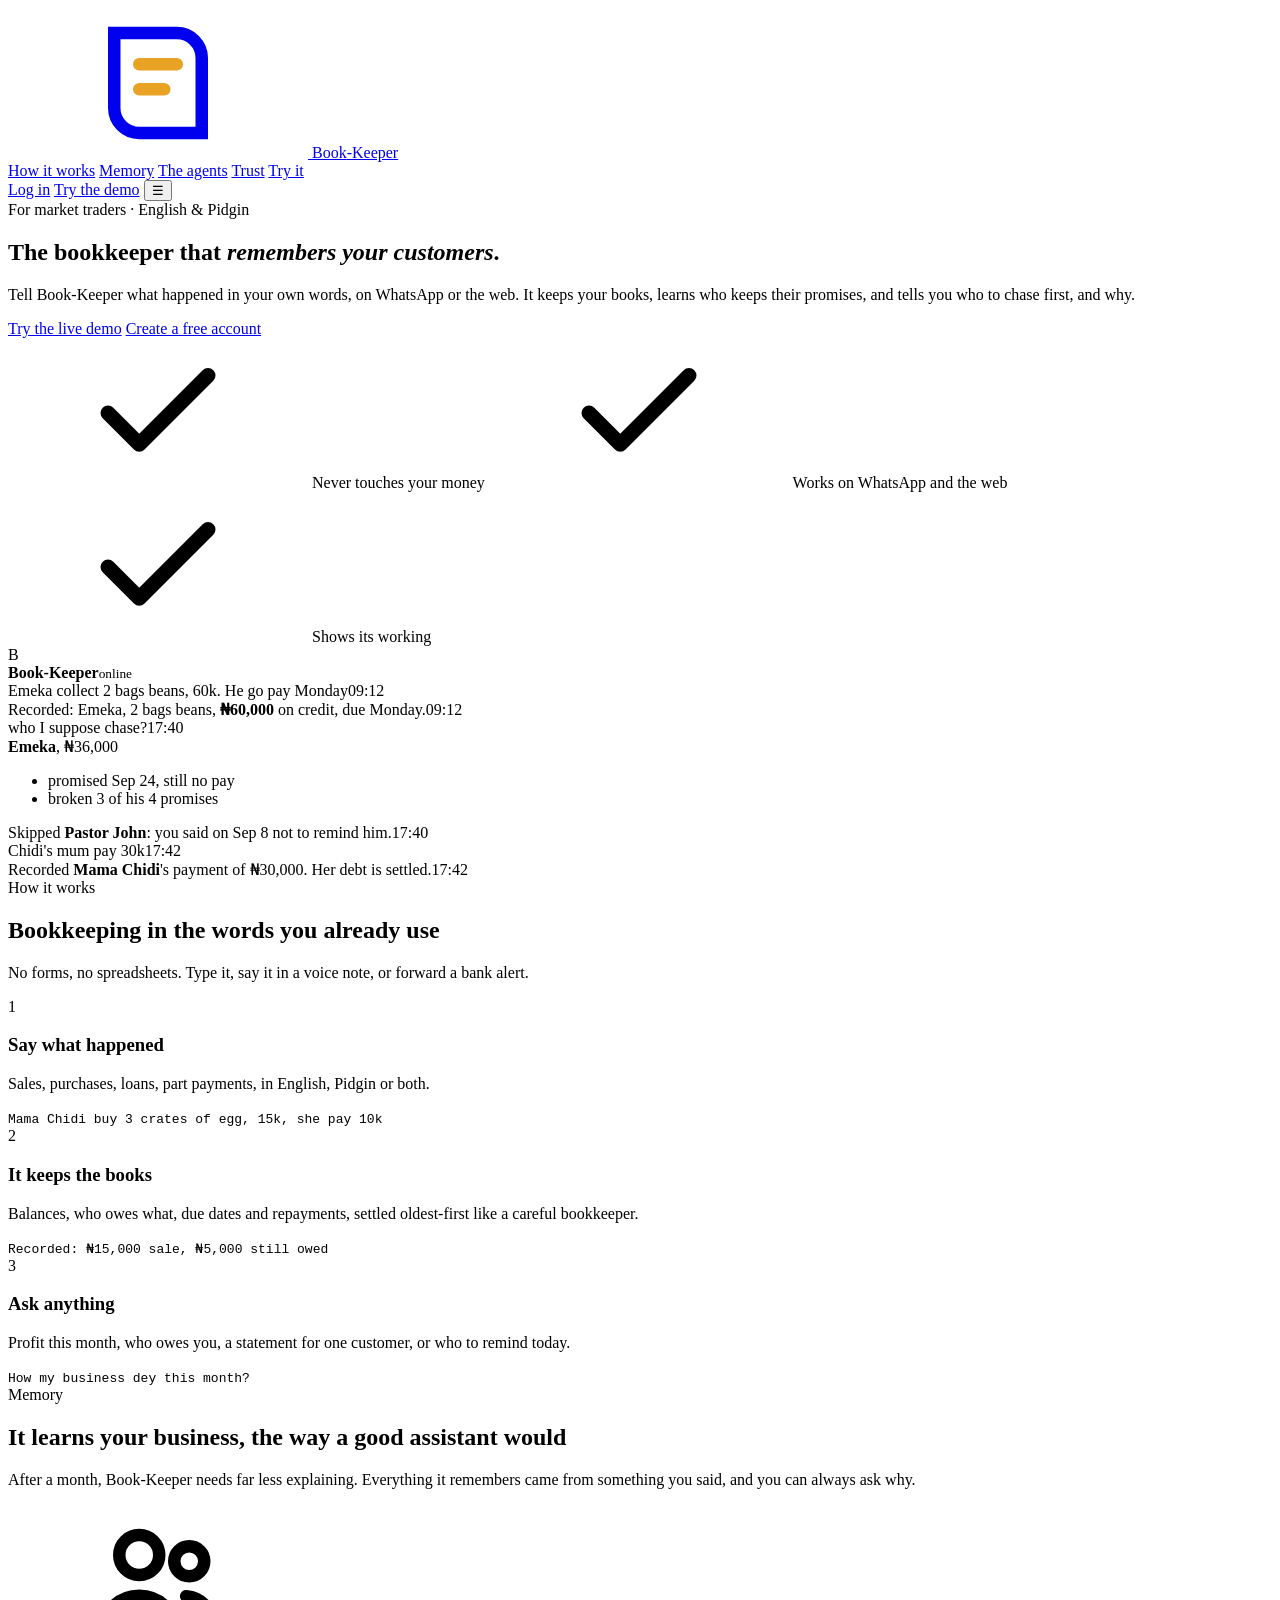
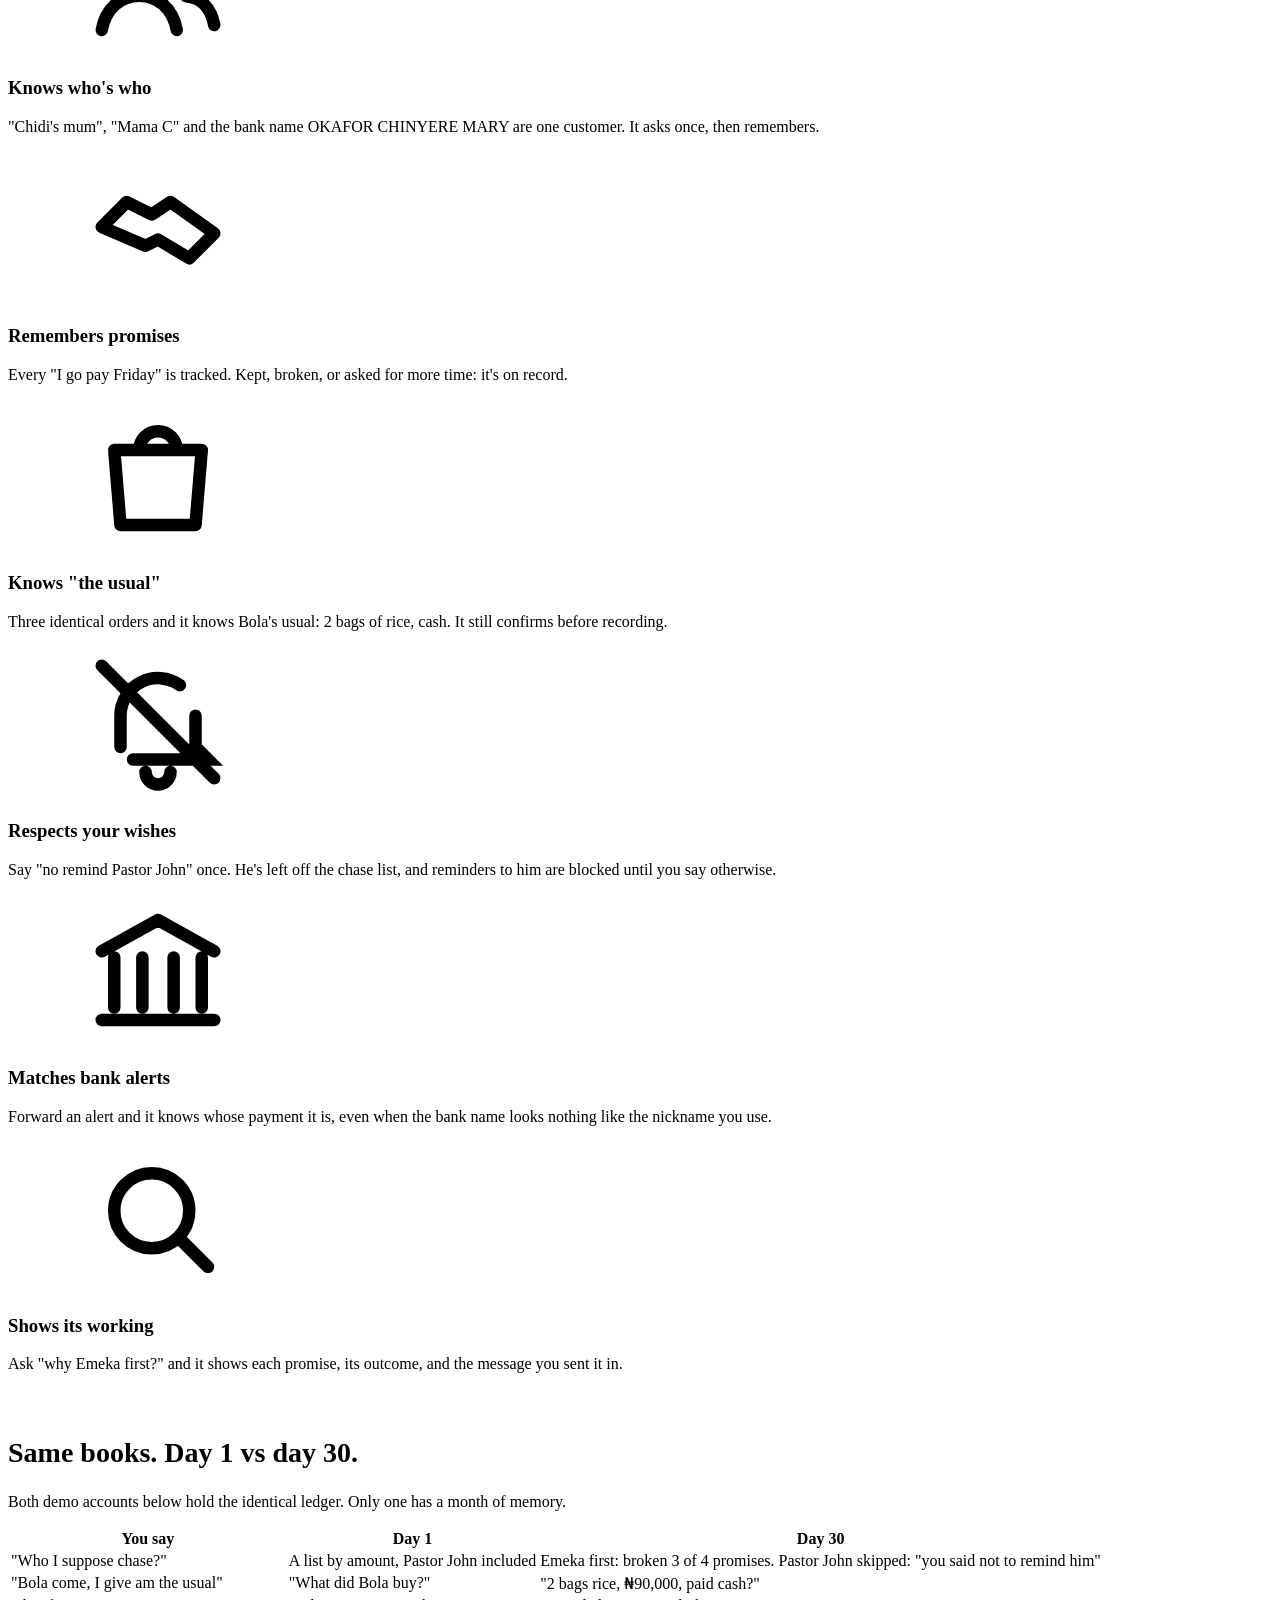
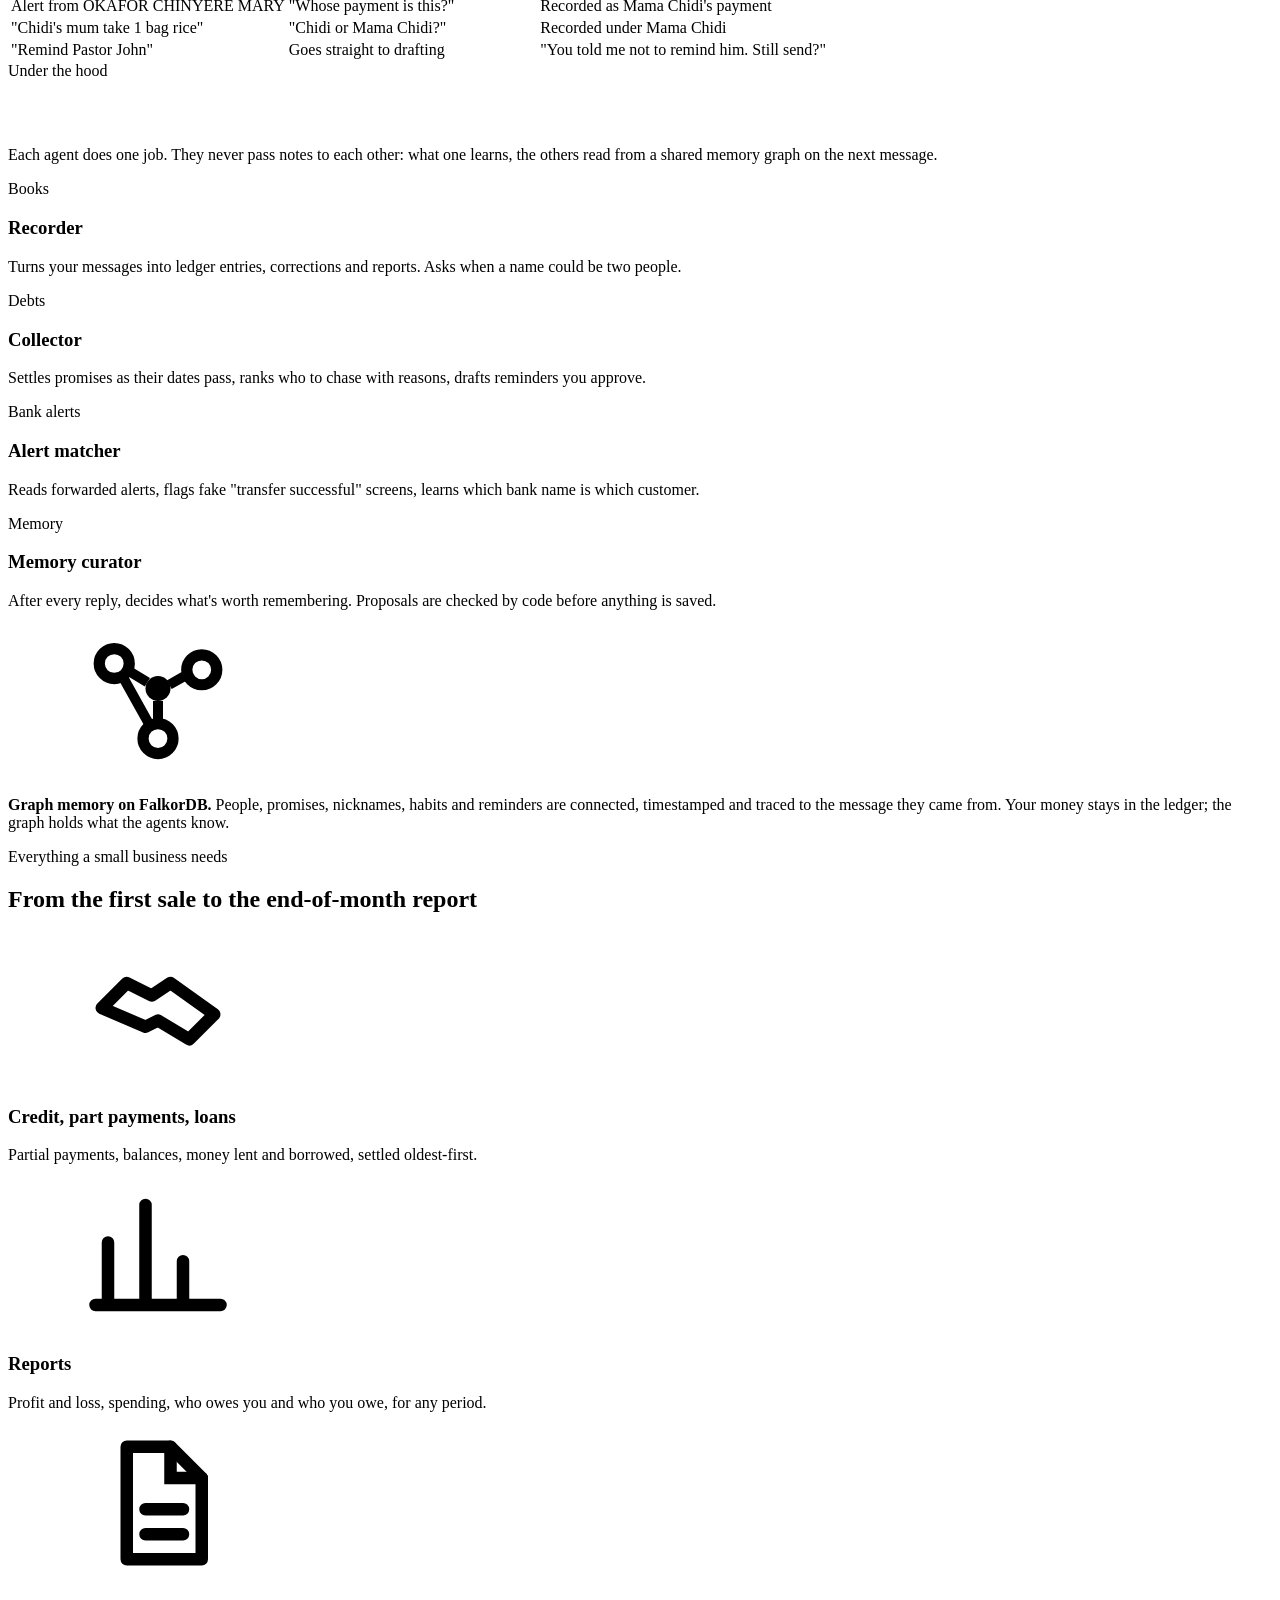
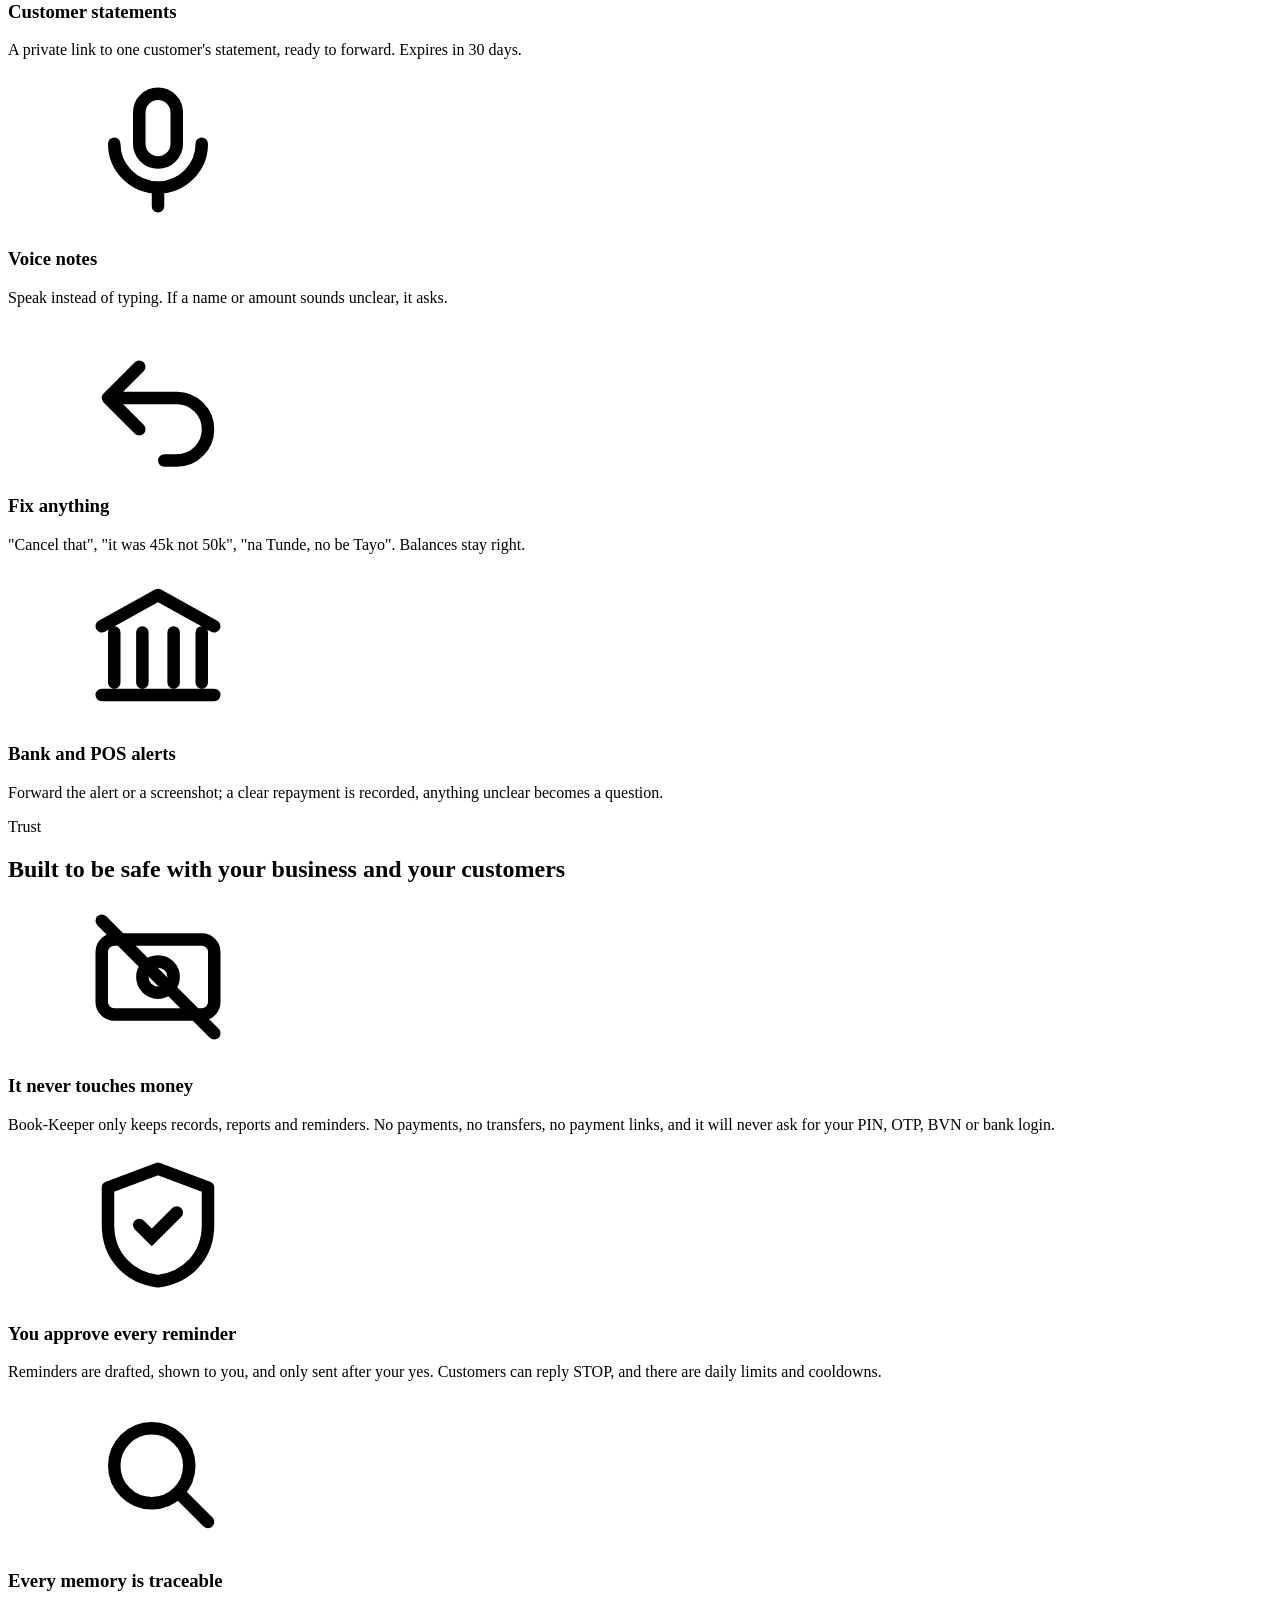
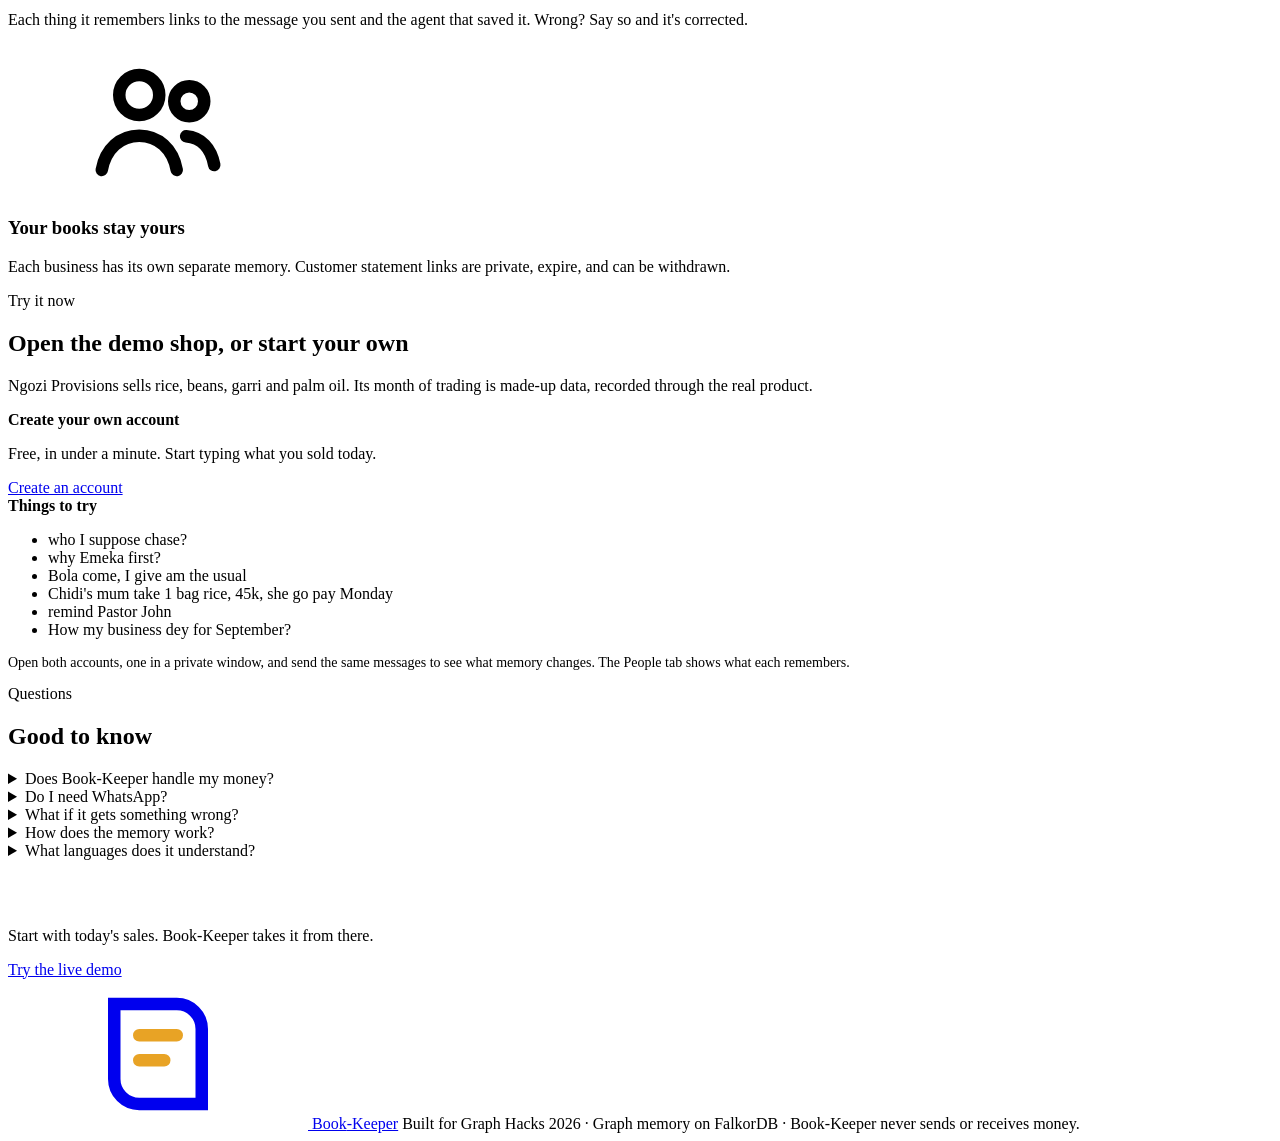
==== commit 14192751: "Web app for judges: landing page, dashboard and memory views A landing page at / explains the produc" ====
--- a/frontend/index.html
+++ b/frontend/index.html
@@ -3,906 +3,358 @@
 <head>
   <meta charset="UTF-8" />
   <meta name="viewport" content="width=device-width, initial-scale=1.0" />
-  <title>AI Book-Keeper</title>
+  <title>Book-Keeper: the bookkeeper that remembers your customers</title>
+  <meta name="description" content="Keep your shop's books by chatting in English or Pidgin, on WhatsApp or the web. Book-Keeper remembers your customers, their promises and habits, and tells you who to chase first, and why." />
   <link rel="preconnect" href="https://fonts.googleapis.com" />
-  <link href="https://fonts.googleapis.com/css2?family=Inter:wght@400;500;600;700&display=swap" rel="stylesheet" />
-  <style>
-    *, *::before, *::after { box-sizing: border-box; margin: 0; padding: 0; }
-    /* the hidden attribute must win over any display rule (e.g. display:flex panels) */
-    [hidden] { display: none !important; }
-
-    :root {
-      --bg:        #0b0d14;
-      --surface:   #13161f;
-      --surface2:  #1c2030;
-      --border:    #252a3a;
-      --accent:    #e8a325;
-      --accent-dim:#b37d18;
-      --text:      #e8eaf0;
-      --text-muted:#6b7280;
-      --user-bubble: #1d3461;
-      --ai-bubble:   #1c2030;
-      --red:       #ef4444;
-      --green:     #22c55e;
-    }
-
-    html, body { height: 100%; font-family: 'Inter', sans-serif; background: var(--bg); color: var(--text); }
-
-    .layout { display: flex; height: 100vh; overflow: hidden; }
-
-    /* Sidebar */
-    .sidebar {
-      width: 260px; min-width: 260px;
-      background: var(--surface);
-      border-right: 1px solid var(--border);
-      display: flex; flex-direction: column;
-      padding: 24px 16px; gap: 24px;
-    }
-
-    .logo { display: flex; align-items: center; gap: 10px; }
-    .logo-icon {
-      width: 36px; height: 36px; border-radius: 8px;
-      background: linear-gradient(135deg, var(--accent), var(--accent-dim));
-      display: flex; align-items: center; justify-content: center; font-size: 18px;
-    }
-    .logo-text { font-size: 15px; font-weight: 700; line-height: 1.2; }
-    .logo-sub  { font-size: 11px; color: var(--text-muted); }
-
-    .sidebar-section label {
-      display: block; font-size: 11px; font-weight: 600;
-      color: var(--text-muted); text-transform: uppercase; letter-spacing: .08em; margin-bottom: 8px;
-    }
-
-    .sidebar-section input {
-      width: 100%; padding: 8px 10px;
-      background: var(--surface2); border: 1px solid var(--border);
-      border-radius: 8px; color: var(--text); font-size: 13px; font-family: inherit;
-      outline: none; transition: border-color .15s;
-    }
-    .sidebar-section input:focus { border-color: var(--accent); }
-
-    .status-dot {
-      display: inline-block; width: 7px; height: 7px; border-radius: 50%;
-      background: var(--text-muted); margin-right: 6px; vertical-align: middle; transition: background .3s;
-    }
-    .status-dot.ok  { background: var(--green); box-shadow: 0 0 6px var(--green); }
-    .status-dot.err { background: var(--red);   box-shadow: 0 0 6px var(--red);   }
-    #status-text { font-size: 12px; color: var(--text-muted); }
-
-    .sidebar-section.examples { flex: 1; overflow-y: auto; min-height: 140px; }
-    .example-label { font-size: 11px; font-weight: 600; color: var(--text-muted); text-transform: uppercase; letter-spacing: .08em; margin-bottom: 8px; }
-    .chip-grid { display: flex; flex-direction: column; gap: 6px; }
-    .chip {
-      padding: 8px 10px; border-radius: 8px; font-size: 12px; line-height: 1.4;
-      background: var(--surface2); border: 1px solid var(--border);
-      cursor: pointer; transition: background .15s, border-color .15s;
-      text-align: left; color: var(--text); font-family: inherit;
-    }
-    .chip:hover { background: var(--border); border-color: var(--accent); }
-
-    .clear-btn {
-      width: 100%; padding: 9px; border-radius: 8px; font-size: 13px; font-weight: 500;
-      background: transparent; border: 1px solid var(--border);
-      color: var(--text-muted); cursor: pointer; font-family: inherit; transition: all .15s;
-    }
-    .clear-btn:hover { background: var(--surface2); color: var(--text); }
-
-    /* Main */
-    .main { flex: 1; display: flex; flex-direction: column; overflow: hidden; }
-
-    .messages {
-      flex: 1; overflow-y: auto; padding: 24px 28px;
-      display: flex; flex-direction: column; gap: 16px; scroll-behavior: smooth;
-    }
-    .messages::-webkit-scrollbar { width: 4px; }
-    .messages::-webkit-scrollbar-thumb { background: var(--border); border-radius: 4px; }
-
-    .bubble-row { display: flex; gap: 10px; max-width: 720px; }
-    .bubble-row.user { align-self: flex-end; flex-direction: row-reverse; }
-    .bubble-row.ai   { align-self: flex-start; }
-
-    .avatar {
-      width: 32px; height: 32px; border-radius: 50%; flex-shrink: 0;
-      display: flex; align-items: center; justify-content: center; font-size: 14px; font-weight: 700;
-    }
-    .ai .avatar   { background: linear-gradient(135deg, var(--accent), var(--accent-dim)); color: #000; font-size: 13px; }
-    .user .avatar { background: var(--user-bubble); color: var(--text); font-size: 12px; }
-
-    .bubble {
-      padding: 12px 16px; border-radius: 16px; font-size: 14px; line-height: 1.6;
-      max-width: 560px; word-break: break-word; white-space: pre-wrap;
-    }
-    .ai   .bubble { background: var(--ai-bubble); border: 1px solid var(--border); border-top-left-radius: 4px; }
-    .user .bubble { background: var(--user-bubble); border-top-right-radius: 4px; }
-    .bubble-meta { font-size: 10px; color: var(--text-muted); margin-top: 4px; padding: 0 4px; }
-    .user .bubble-meta { text-align: right; }
-
-    /* Typing */
-    .typing .bubble { padding: 14px 18px; }
-    .dots { display: flex; gap: 4px; align-items: center; height: 16px; }
-    .dots span {
-      width: 6px; height: 6px; border-radius: 50%;
-      background: var(--text-muted); animation: dot-pulse 1.2s infinite;
-    }
-    .dots span:nth-child(2) { animation-delay: .2s; }
-    .dots span:nth-child(3) { animation-delay: .4s; }
-    @keyframes dot-pulse {
-      0%, 80%, 100% { transform: scale(.7); opacity: .4; }
-      40%            { transform: scale(1);  opacity: 1;  }
-    }
-
-    /* Clarification card */
-    .clarify-card {
-      background: var(--surface2); border: 1px solid var(--accent);
-      border-radius: 12px; padding: 14px 16px; margin-top: 8px;
-      display: flex; flex-direction: column; gap: 10px; max-width: 340px;
-    }
-    .clarify-title { font-size: 12px; font-weight: 600; color: var(--accent); }
-    .clarify-msg   { font-size: 13px; color: var(--text); }
-    .clarify-row   { display: flex; gap: 8px; }
-    .clarify-row input {
-      flex: 1; padding: 8px 10px; border-radius: 8px;
-      background: var(--bg); border: 1px solid var(--border);
-      color: var(--text); font-size: 13px; font-family: inherit; outline: none;
-    }
-    .clarify-row input:focus { border-color: var(--accent); }
-    .clarify-submit {
-      padding: 8px 14px; border-radius: 8px; background: var(--accent);
-      border: none; color: #000; font-size: 13px; font-weight: 600;
-      cursor: pointer; font-family: inherit; transition: opacity .15s;
-    }
-    .clarify-submit:hover { opacity: .85; }
-
-    /* Input bar */
-    .input-bar {
-      padding: 16px 28px 20px;
-      border-top: 1px solid var(--border); background: var(--surface);
-    }
-    .input-inner {
-      display: flex; gap: 10px; align-items: flex-end;
-      background: var(--surface2); border: 1px solid var(--border);
-      border-radius: 12px; padding: 8px 8px 8px 14px; transition: border-color .15s;
-    }
-    .input-inner:focus-within { border-color: var(--accent); }
-    #msg-input {
-      flex: 1; background: none; border: none; outline: none;
-      color: var(--text); font-size: 14px; font-family: inherit;
-      resize: none; max-height: 120px; line-height: 1.5; padding: 4px 0;
-    }
-    #msg-input::placeholder { color: var(--text-muted); }
-    #send-btn {
-      width: 38px; height: 38px; border-radius: 8px; flex-shrink: 0;
-      background: var(--accent); border: none; cursor: pointer;
-      display: flex; align-items: center; justify-content: center;
-      transition: opacity .15s, transform .1s;
-    }
-    #send-btn:hover  { opacity: .9; }
-    #send-btn:active { transform: scale(.94); }
-    #send-btn:disabled { opacity: .35; cursor: not-allowed; }
-    #send-btn svg { width: 16px; height: 16px; fill: #000; }
-
-    .hint { font-size: 11px; color: var(--text-muted); margin-top: 8px; text-align: center; }
-
-    /* Toast */
-    .toast {
-      position: fixed; bottom: 24px; right: 24px;
-      background: #3b1818; border: 1px solid var(--red);
-      color: #fca5a5; border-radius: 10px; padding: 12px 16px;
-      font-size: 13px; max-width: 320px; line-height: 1.5;
-      animation: slide-in .2s ease; z-index: 100;
-    }
-    @keyframes slide-in { from { opacity:0; transform:translateY(8px); } to { opacity:1; transform:translateY(0); } }
-
-    /* Empty state */
-    .empty-state {
-      flex: 1; display: flex; flex-direction: column;
-      align-items: center; justify-content: center; gap: 12px;
-      color: var(--text-muted); padding: 40px;
-    }
-    .empty-icon  { font-size: 48px; opacity: .4; }
-    .empty-title { font-size: 18px; font-weight: 600; color: var(--text); }
-    .empty-sub   { font-size: 13px; text-align: center; max-width: 380px; line-height: 1.6; }
-
-    .sidebar-section.examples::-webkit-scrollbar { width: 3px; }
-    .sidebar-section.examples::-webkit-scrollbar-thumb { background: var(--border); border-radius: 4px; }
-
-    /* Mobile responsive layout */
-    .mobile-header-toggle {
-      display: none;
-      background: var(--surface2);
-      border: 1px solid var(--border);
-      color: var(--text);
-      border-radius: 6px;
-      padding: 6px 12px;
-      font-size: 13px;
-      font-family: inherit;
-      cursor: pointer;
-    }
-    .sidebar-body {
-      display: flex;
-      flex-direction: column;
-      gap: 24px;
-      flex: 1;
-      overflow-y: auto;
-    }
-
-    @media (max-width: 768px) {
-      .layout {
-        flex-direction: column;
-        height: 100vh;
-        height: 100dvh;
-      }
-      .sidebar {
-        width: 100%;
-        min-width: 0;
-        border-right: none;
-        border-bottom: 1px solid var(--border);
-        padding: 14px 16px;
-        gap: 0;
-      }
-      .logo {
-        justify-content: space-between;
-        width: 100%;
-      }
-      .mobile-header-toggle {
-        display: block;
-      }
-      .sidebar-body {
-        display: none;
-        max-height: 50vh;
-        margin-top: 14px;
-        padding-top: 14px;
-        border-top: 1px solid var(--border);
-      }
-      .sidebar-body.open {
-        display: flex;
-      }
-      /* the menu scrolls as a whole on phones, so the examples keep their full height */
-      .sidebar-section.examples {
-        flex: none;
-        overflow: visible;
-      }
-      .messages {
-        padding: 16px 12px;
-      }
-      .input-bar {
-        padding: 12px 12px 16px;
-      }
-      .bubble-row {
-        max-width: 100%;
-      }
-      .bubble {
-        max-width: 88%;
-      }
-    }
-
-    /* Auth screen */
-    .auth-overlay {
-      position: fixed; inset: 0; z-index: 50;
-      background: var(--bg);
-      display: flex; align-items: center; justify-content: center;
-      padding: 16px; overflow-y: auto;
-    }
-    .auth-overlay[hidden] { display: none; }
-    .auth-card {
-      width: 100%; max-width: 380px;
-      background: var(--surface); border: 1px solid var(--border); border-radius: 14px;
-      padding: 24px; display: flex; flex-direction: column; gap: 16px;
-    }
-    .auth-tabs { display: flex; gap: 6px; background: var(--surface2); padding: 4px; border-radius: 10px; }
-    .auth-tab {
-      flex: 1; padding: 8px; border: none; border-radius: 8px; cursor: pointer;
-      background: transparent; color: var(--text-muted); font: 600 13px 'Inter', sans-serif;
-    }
-    .auth-tab.active { background: var(--border); color: var(--text); }
-    .auth-form { display: flex; flex-direction: column; gap: 10px; }
-    .auth-form[hidden] { display: none; }
-    .auth-form .row { display: flex; gap: 8px; }
-    .auth-form .row > * { flex: 1; min-width: 0; }
-    .auth-form label { font-size: 11px; font-weight: 600; color: var(--text-muted); display: block; margin-bottom: 4px; }
-    .auth-form input {
-      width: 100%; padding: 10px 12px;
-      background: var(--surface2); border: 1px solid var(--border);
-      border-radius: 8px; color: var(--text); font-size: 14px; font-family: inherit; outline: none;
-    }
-    .auth-form input:focus { border-color: var(--accent); }
-    .auth-submit {
-      margin-top: 4px; padding: 11px; border: none; border-radius: 8px; cursor: pointer;
-      background: var(--accent); color: #000; font: 600 14px 'Inter', sans-serif;
-    }
-    .auth-submit:disabled { opacity: .6; cursor: default; }
-    .auth-error { font-size: 13px; color: var(--red); min-height: 1em; }
-    .alt-login { margin-top: 4px; }
-    .alt-login summary { cursor: pointer; font-size: 13px; color: var(--text-muted); padding: 6px 0; }
-    .alt-login[open] summary { margin-bottom: 8px; }
-    .wa-signup {
-      display: flex; flex-direction: column; gap: 2px; padding: 12px; border-radius: 10px;
-      background: var(--surface2); border: 1px solid var(--border); color: var(--text); text-decoration: none; font-size: 13px;
-    }
-    .wa-signup span { color: var(--text-muted); }
-    .wa-signup:hover { border-color: var(--accent); }
-    .challenge { display: flex; flex-direction: column; gap: 10px; font-size: 13px; color: var(--text-muted); }
-    .challenge .code-box {
-      font: 700 22px/1.2 ui-monospace, Menlo, Consolas, monospace; letter-spacing: .08em; color: var(--text);
-      background: var(--surface2); border: 1px dashed var(--border); border-radius: 8px; padding: 10px; text-align: center;
-    }
-    .challenge .wa-button {
-      display: block; text-align: center; padding: 11px; border-radius: 8px; text-decoration: none;
-      background: #25D366; color: #06200f; font: 600 14px 'Inter', sans-serif;
-    }
-    .challenge .waiting::before { content: "⏳ "; }
-    .challenge .problem { color: var(--red); }
-    .challenge button.linkish { background: none; border: none; color: var(--text-muted); text-decoration: underline; cursor: pointer; font: inherit; padding: 0; align-self: flex-start; }
-    .connect-wa { display: flex; flex-direction: column; gap: 6px; margin-bottom: 8px; }
-    .account-name { font-size: 14px; font-weight: 600; }
-    .account-email { font-size: 12px; color: var(--text-muted); margin-bottom: 8px; word-break: break-all; }
-  </style>
+  <link href="https://fonts.googleapis.com/css2?family=Inter:wght@400;500;600;700;800&display=swap" rel="stylesheet" />
+  <link rel="stylesheet" href="/static/assets/base.css" />
+  <link rel="stylesheet" href="/static/assets/landing.css" />
+  <link rel="icon" href="data:image/svg+xml,%3Csvg xmlns='http://www.w3.org/2000/svg' viewBox='0 0 32 32'%3E%3Crect width='32' height='32' rx='8' fill='%23146349'/%3E%3Cpath d='M9 8h10a4 4 0 0 1 4 4v12H13a4 4 0 0 1-4-4z' fill='none' stroke='white' stroke-width='2.2'/%3E%3Cpath d='M13 13h6M13 17h4' stroke='%23e8a325' stroke-width='2.2' stroke-linecap='round'/%3E%3C/svg%3E" />
 </head>
 <body>
-<div class="auth-overlay" id="auth-overlay" hidden>
-  <div class="auth-card">
-    <div class="logo">
-      <div style="display: flex; align-items: center; gap: 10px;">
-        <div class="logo-icon">&#128210;</div>
+
+<svg width="0" height="0" style="position:absolute" aria-hidden="true">
+  <symbol id="i-logo" viewBox="0 0 24 24"><path d="M5 4h10a4 4 0 0 1 4 4v12H9a4 4 0 0 1-4-4z" fill="none" stroke="currentColor" stroke-width="2"/><path d="M9 9h6M9 13h4" stroke="#e8a325" stroke-width="2" stroke-linecap="round"/></symbol>
+  <symbol id="i-check" viewBox="0 0 24 24"><path d="M20 6 9 17l-5-5" fill="none" stroke="currentColor" stroke-width="2.4" stroke-linecap="round" stroke-linejoin="round"/></symbol>
+  <symbol id="i-shield" viewBox="0 0 24 24"><path d="M12 3 4 6v6c0 5 3.4 8.4 8 9 4.6-.6 8-4 8-9V6z" fill="none" stroke="currentColor" stroke-width="2" stroke-linejoin="round"/><path d="m9 12 2 2 4-4" fill="none" stroke="currentColor" stroke-width="2" stroke-linecap="round"/></symbol>
+  <symbol id="i-people" viewBox="0 0 24 24"><circle cx="9" cy="8" r="3.2" fill="none" stroke="currentColor" stroke-width="2"/><path d="M3 20c.6-3.4 3-5.5 6-5.5s5.4 2.1 6 5.5" fill="none" stroke="currentColor" stroke-width="2" stroke-linecap="round"/><circle cx="17" cy="9" r="2.4" fill="none" stroke="currentColor" stroke-width="2"/><path d="M16.5 14.6c2.4.2 4 1.9 4.5 4.6" fill="none" stroke="currentColor" stroke-width="2" stroke-linecap="round"/></symbol>
+  <symbol id="i-handshake" viewBox="0 0 24 24"><path d="M3 12 7 8l4 2 3-2 7 5-4 4-5-3-2 1z" fill="none" stroke="currentColor" stroke-width="2" stroke-linejoin="round"/></symbol>
+  <symbol id="i-bag" viewBox="0 0 24 24"><path d="M5 8h14l-1 12H6z" fill="none" stroke="currentColor" stroke-width="2" stroke-linejoin="round"/><path d="M9 8a3 3 0 0 1 6 0" fill="none" stroke="currentColor" stroke-width="2"/></symbol>
+  <symbol id="i-bell-off" viewBox="0 0 24 24"><path d="M6 16V11a6 6 0 0 1 9.5-4.9M18 11v5l2 2H8M10 20a2 2 0 0 0 4 0M3 3l18 18" fill="none" stroke="currentColor" stroke-width="2" stroke-linecap="round"/></symbol>
+  <symbol id="i-search" viewBox="0 0 24 24"><circle cx="11" cy="11" r="6" fill="none" stroke="currentColor" stroke-width="2"/><path d="m20 20-4.2-4.2" stroke="currentColor" stroke-width="2" stroke-linecap="round"/></symbol>
+  <symbol id="i-bank" viewBox="0 0 24 24"><path d="M3 9 12 4l9 5M5 10v8M9.5 10v8M14.5 10v8M19 10v8M3 20h18" fill="none" stroke="currentColor" stroke-width="2" stroke-linecap="round" stroke-linejoin="round"/></symbol>
+  <symbol id="i-no-money" viewBox="0 0 24 24"><rect x="3" y="6" width="18" height="12" rx="2" fill="none" stroke="currentColor" stroke-width="2"/><circle cx="12" cy="12" r="2.5" fill="none" stroke="currentColor" stroke-width="2"/><path d="M3 3l18 18" stroke="currentColor" stroke-width="2" stroke-linecap="round"/></symbol>
+  <symbol id="i-graph" viewBox="0 0 24 24"><circle cx="5" cy="6" r="2.4" fill="none" stroke="currentColor" stroke-width="1.8"/><circle cx="19" cy="7" r="2.4" fill="none" stroke="currentColor" stroke-width="1.8"/><circle cx="12" cy="18" r="2.4" fill="none" stroke="currentColor" stroke-width="1.8"/><circle cx="12" cy="10" r="2" fill="currentColor"/><path d="M7 7l3.3 2M16.8 7.7 13.8 9.4M12 12v3.6M6.4 8.2l4.4 7.9" fill="none" stroke="currentColor" stroke-width="1.6"/></symbol>
+  <symbol id="i-mic" viewBox="0 0 24 24"><rect x="9" y="3" width="6" height="11" rx="3" fill="none" stroke="currentColor" stroke-width="2"/><path d="M5 11a7 7 0 0 0 14 0M12 18v3" fill="none" stroke="currentColor" stroke-width="2" stroke-linecap="round"/></symbol>
+  <symbol id="i-doc" viewBox="0 0 24 24"><path d="M7 3h7l5 5v13H7z" fill="none" stroke="currentColor" stroke-width="2" stroke-linejoin="round"/><path d="M14 3v5h5M10 13h6M10 17h6" fill="none" stroke="currentColor" stroke-width="2" stroke-linecap="round"/></symbol>
+  <symbol id="i-undo" viewBox="0 0 24 24"><path d="M9 7 4 12l5 5M4 12h11a5 5 0 0 1 0 10h-2" fill="none" stroke="currentColor" stroke-width="2" stroke-linecap="round" stroke-linejoin="round"/></symbol>
+  <symbol id="i-chart" viewBox="0 0 24 24"><path d="M4 20V10M10 20V4M16 20v-7M22 20H2" fill="none" stroke="currentColor" stroke-width="2" stroke-linecap="round"/></symbol>
+</svg>
+
+<header class="nav" id="nav">
+  <div class="container nav-inner">
+    <a class="brand" href="/" aria-label="Book-Keeper home">
+      <span class="brand-mark"><svg><use href="#i-logo"/></svg></span>
+      <span class="brand-name">Book<span>-</span>Keeper</span>
+    </a>
+    <nav class="nav-links" id="nav-links">
+      <a href="#how">How it works</a>
+      <a href="#memory">Memory</a>
+      <a href="#agents">The agents</a>
+      <a href="#trust">Trust</a>
+      <a href="#demo">Try it</a>
+    </nav>
+    <div class="nav-cta">
+      <a class="btn btn-ghost btn-sm" href="/app">Log in</a>
+      <a class="btn btn-primary btn-sm" href="#demo">Try the demo</a>
+      <button class="menu-btn" id="menu-btn" aria-label="Menu" aria-expanded="false">☰</button>
+    </div>
+  </div>
+</header>
+
+<main>
+  <!-- hero -->
+  <section class="hero">
+    <div class="container hero-grid">
+      <div>
+        <span class="eyebrow"><span class="dot"></span> For market traders · English &amp; Pidgin</span>
+        <h1>The bookkeeper that <em>remembers your customers</em>.</h1>
+        <p class="lede">Tell Book-Keeper what happened in your own words, on WhatsApp or the web. It keeps your books,
+          learns who keeps their promises, and tells you who to chase first, and why.</p>
+        <div class="hero-actions">
+          <a class="btn btn-primary" href="#demo">Try the live demo</a>
+          <a class="btn btn-ghost" href="/app#signup">Create a free account</a>
+        </div>
+        <div class="assurances">
+          <span><svg><use href="#i-check"/></svg> Never touches your money</span>
+          <span><svg><use href="#i-check"/></svg> Works on WhatsApp and the web</span>
+          <span><svg><use href="#i-check"/></svg> Shows its working</span>
+        </div>
+      </div>
+      <div class="phone" aria-label="Example conversation">
+        <div class="phone-screen">
+          <div class="phone-top"><div class="avatar">B</div><div><b>Book-Keeper</b><small>online</small></div></div>
+          <div class="chat">
+            <div class="msg me">Emeka collect 2 bags beans, 60k. He go pay Monday<span class="t">09:12</span></div>
+            <div class="msg bot">Recorded: Emeka, 2 bags beans, <b>₦60,000</b> on credit, due Monday.<span class="t">09:12</span></div>
+            <div class="msg me">who I suppose chase?<span class="t">17:40</span></div>
+            <div class="msg bot"><b>Emeka</b>, ₦36,000
+              <ul><li>promised Sep 24, still no pay</li><li>broken 3 of his 4 promises</li></ul>
+              Skipped <b>Pastor John</b>: you said on Sep 8 not to remind him.<span class="t">17:40</span></div>
+            <div class="msg me">Chidi's mum pay 30k<span class="t">17:42</span></div>
+            <div class="msg bot">Recorded <b>Mama Chidi</b>'s payment of ₦30,000. Her debt is settled.<span class="t">17:42</span></div>
+          </div>
+        </div>
+      </div>
+    </div>
+  </section>
+
+  <!-- how it works -->
+  <section class="alt" id="how">
+    <div class="container">
+      <div class="section-head">
+        <span class="kicker">How it works</span>
+        <h2>Bookkeeping in the words you already use</h2>
+        <p>No forms, no spreadsheets. Type it, say it in a voice note, or forward a bank alert.</p>
+      </div>
+      <div class="steps">
+        <div class="card step"><div class="step-n">1</div><h3>Say what happened</h3>
+          <p>Sales, purchases, loans, part payments, in English, Pidgin or both.</p>
+          <code>Mama Chidi buy 3 crates of egg, 15k, she pay 10k</code></div>
+        <div class="card step"><div class="step-n">2</div><h3>It keeps the books</h3>
+          <p>Balances, who owes what, due dates and repayments, settled oldest-first like a careful bookkeeper.</p>
+          <code>Recorded: ₦15,000 sale, ₦5,000 still owed</code></div>
+        <div class="card step"><div class="step-n">3</div><h3>Ask anything</h3>
+          <p>Profit this month, who owes you, a statement for one customer, or who to remind today.</p>
+          <code>How my business dey this month?</code></div>
+      </div>
+    </div>
+  </section>
+
+  <!-- memory -->
+  <section id="memory">
+    <div class="container">
+      <div class="section-head">
+        <span class="kicker">Memory</span>
+        <h2>It learns your business, the way a good assistant would</h2>
+        <p>After a month, Book-Keeper needs far less explaining. Everything it remembers came from something you said,
+          and you can always ask why.</p>
+      </div>
+      <div class="features">
+        <div class="card feature"><div class="icon"><svg><use href="#i-people"/></svg></div><h3>Knows who's who</h3>
+          <p>"Chidi's mum", "Mama C" and the bank name OKAFOR CHINYERE MARY are one customer. It asks once, then remembers.</p></div>
+        <div class="card feature"><div class="icon"><svg><use href="#i-handshake"/></svg></div><h3>Remembers promises</h3>
+          <p>Every "I go pay Friday" is tracked. Kept, broken, or asked for more time: it's on record.</p></div>
+        <div class="card feature"><div class="icon"><svg><use href="#i-bag"/></svg></div><h3>Knows "the usual"</h3>
+          <p>Three identical orders and it knows Bola's usual: 2 bags of rice, cash. It still confirms before recording.</p></div>
+        <div class="card feature"><div class="icon"><svg><use href="#i-bell-off"/></svg></div><h3>Respects your wishes</h3>
+          <p>Say "no remind Pastor John" once. He's left off the chase list, and reminders to him are blocked until you say otherwise.</p></div>
+        <div class="card feature"><div class="icon"><svg><use href="#i-bank"/></svg></div><h3>Matches bank alerts</h3>
+          <p>Forward an alert and it knows whose payment it is, even when the bank name looks nothing like the nickname you use.</p></div>
+        <div class="card feature"><div class="icon"><svg><use href="#i-search"/></svg></div><h3>Shows its working</h3>
+          <p>Ask "why Emeka first?" and it shows each promise, its outcome, and the message you sent it in.</p></div>
+      </div>
+
+      <div class="section-head" style="margin-top:64px">
+        <h2 style="font-size:28px">Same books. Day 1 vs day 30.</h2>
+        <p>Both demo accounts below hold the identical ledger. Only one has a month of memory.</p>
+      </div>
+      <div class="card compare">
+        <table>
+          <thead><tr><th>You say</th><th>Day 1</th><th class="d30">Day 30</th></tr></thead>
+          <tbody>
+            <tr><td>"Who I suppose chase?"</td><td class="d1">A list by amount, Pastor John included</td>
+                <td class="d30">Emeka first: broken 3 of 4 promises. Pastor John skipped: "you said not to remind him"</td></tr>
+            <tr><td>"Bola come, I give am the usual"</td><td class="d1">"What did Bola buy?"</td>
+                <td class="d30">"2 bags rice, ₦90,000, paid cash?"</td></tr>
+            <tr><td>Alert from OKAFOR CHINYERE MARY</td><td class="d1">"Whose payment is this?"</td>
+                <td class="d30">Recorded as Mama Chidi's payment</td></tr>
+            <tr><td>"Chidi's mum take 1 bag rice"</td><td class="d1">"Chidi or Mama Chidi?"</td>
+                <td class="d30">Recorded under Mama Chidi</td></tr>
+            <tr><td>"Remind Pastor John"</td><td class="d1">Goes straight to drafting</td>
+                <td class="d30">"You told me not to remind him. Still send?"</td></tr>
+          </tbody>
+        </table>
+      </div>
+    </div>
+  </section>
+
+  <!-- agents -->
+  <section class="dark" id="agents">
+    <div class="container">
+      <div class="section-head">
+        <span class="kicker">Under the hood</span>
+        <h2 style="color:#fff">A small team of agents, one shared memory</h2>
+        <p>Each agent does one job. They never pass notes to each other: what one learns, the others read from a shared
+          memory graph on the next message.</p>
+      </div>
+      <div class="agents">
+        <div class="agent"><span class="role">Books</span><h3>Recorder</h3>
+          <p>Turns your messages into ledger entries, corrections and reports. Asks when a name could be two people.</p></div>
+        <div class="agent"><span class="role">Debts</span><h3>Collector</h3>
+          <p>Settles promises as their dates pass, ranks who to chase with reasons, drafts reminders you approve.</p></div>
+        <div class="agent"><span class="role">Bank alerts</span><h3>Alert matcher</h3>
+          <p>Reads forwarded alerts, flags fake "transfer successful" screens, learns which bank name is which customer.</p></div>
+        <div class="agent"><span class="role">Memory</span><h3>Memory curator</h3>
+          <p>After every reply, decides what's worth remembering. Proposals are checked by code before anything is saved.</p></div>
+      </div>
+      <div class="graph-note">
+        <svg><use href="#i-graph"/></svg>
+        <p><b>Graph memory on FalkorDB.</b> People, promises, nicknames, habits and reminders are connected, timestamped
+          and traced to the message they came from. Your money stays in the ledger; the graph holds what the agents know.</p>
+      </div>
+    </div>
+  </section>
+
+  <!-- features -->
+  <section class="alt">
+    <div class="container">
+      <div class="section-head center">
+        <span class="kicker">Everything a small business needs</span>
+        <h2>From the first sale to the end-of-month report</h2>
+      </div>
+      <div class="features">
+        <div class="card feature"><div class="icon"><svg><use href="#i-handshake"/></svg></div><h3>Credit, part payments, loans</h3>
+          <p>Partial payments, balances, money lent and borrowed, settled oldest-first.</p></div>
+        <div class="card feature"><div class="icon"><svg><use href="#i-chart"/></svg></div><h3>Reports</h3>
+          <p>Profit and loss, spending, who owes you and who you owe, for any period.</p></div>
+        <div class="card feature"><div class="icon"><svg><use href="#i-doc"/></svg></div><h3>Customer statements</h3>
+          <p>A private link to one customer's statement, ready to forward. Expires in 30 days.</p></div>
+        <div class="card feature"><div class="icon"><svg><use href="#i-mic"/></svg></div><h3>Voice notes</h3>
+          <p>Speak instead of typing. If a name or amount sounds unclear, it asks.</p></div>
+        <div class="card feature"><div class="icon"><svg><use href="#i-undo"/></svg></div><h3>Fix anything</h3>
+          <p>"Cancel that", "it was 45k not 50k", "na Tunde, no be Tayo". Balances stay right.</p></div>
+        <div class="card feature"><div class="icon"><svg><use href="#i-bank"/></svg></div><h3>Bank and POS alerts</h3>
+          <p>Forward the alert or a screenshot; a clear repayment is recorded, anything unclear becomes a question.</p></div>
+      </div>
+    </div>
+  </section>
+
+  <!-- trust -->
+  <section id="trust">
+    <div class="container">
+      <div class="section-head">
+        <span class="kicker">Trust</span>
+        <h2>Built to be safe with your business and your customers</h2>
+      </div>
+      <div class="trust">
+        <div class="card item"><svg><use href="#i-no-money"/></svg><div><h3>It never touches money</h3>
+          <p>Book-Keeper only keeps records, reports and reminders. No payments, no transfers, no payment links, and it will
+            never ask for your PIN, OTP, BVN or bank login.</p></div></div>
+        <div class="card item"><svg><use href="#i-shield"/></svg><div><h3>You approve every reminder</h3>
+          <p>Reminders are drafted, shown to you, and only sent after your yes. Customers can reply STOP, and there are daily
+            limits and cooldowns.</p></div></div>
+        <div class="card item"><svg><use href="#i-search"/></svg><div><h3>Every memory is traceable</h3>
+          <p>Each thing it remembers links to the message you sent and the agent that saved it. Wrong? Say so and it's corrected.</p></div></div>
+        <div class="card item"><svg><use href="#i-people"/></svg><div><h3>Your books stay yours</h3>
+          <p>Each business has its own separate memory. Customer statement links are private, expire, and can be withdrawn.</p></div></div>
+      </div>
+    </div>
+  </section>
+
+  <!-- demo -->
+  <section class="alt" id="demo">
+    <div class="container">
+      <div class="section-head">
+        <span class="kicker">Try it now</span>
+        <h2>Open the demo shop, or start your own</h2>
+        <p>Ngozi Provisions sells rice, beans, garri and palm oil. Its month of trading is made-up data, recorded through
+          the real product.</p>
+      </div>
+      <div class="card demo-box">
         <div>
-          <div class="logo-text">AI Book-Keeper</div>
-          <div class="logo-sub">Your books, in your own words</div>
-        </div>
-      </div>
-    </div>
-    <div class="auth-tabs">
-      <button class="auth-tab active" id="tab-login" onclick="showAuthTab('login')">Log in</button>
-      <button class="auth-tab" id="tab-register" onclick="showAuthTab('register')">Sign up</button>
-    </div>
-
-    <div id="login-panel">
-      <form class="auth-form wa-only" id="wa-login-form" onsubmit="submitWhatsAppLogin(event)" hidden>
-        <div><label for="wa-login-phone">Your WhatsApp number</label><input id="wa-login-phone" type="tel" autocomplete="tel" placeholder="0803 123 4567" required /></div>
-        <button class="auth-submit" type="submit">Log in with WhatsApp</button>
-      </form>
-      <div class="challenge" id="wa-login-challenge" hidden></div>
-
-      <details class="alt-login" id="email-login">
-        <summary>Log in with email instead</summary>
-        <form class="auth-form" id="login-form" onsubmit="submitLogin(event)">
-          <div><label for="login-email">Email</label><input id="login-email" type="email" autocomplete="email" required /></div>
-          <div><label for="login-password">Password</label><input id="login-password" type="password" autocomplete="current-password" required /></div>
-          <button class="auth-submit" type="submit">Log in</button>
-        </form>
-      </details>
-    </div>
-
-    <form class="auth-form" id="register-form" onsubmit="submitRegister(event)" hidden>
-      <a class="wa-signup wa-only" id="wa-signup-link" href="#" target="_blank" rel="noopener" hidden>
-        <strong>Easiest: sign up on WhatsApp</strong>
-        <span>Send us "Hi" — you'll be set up in 2 quick questions, no password needed.</span>
-      </a>
-      <div class="row">
-        <div><label for="reg-firstname">First name</label><input id="reg-firstname" autocomplete="given-name" required /></div>
-        <div><label for="reg-lastname">Last name</label><input id="reg-lastname" autocomplete="family-name" required /></div>
-      </div>
-      <div><label for="reg-business">Business name</label><input id="reg-business" autocomplete="organization" required /></div>
-      <div><label for="reg-email">Email</label><input id="reg-email" type="email" autocomplete="email" required /></div>
-      <div><label for="reg-password">Password (8+ characters)</label><input id="reg-password" type="password" autocomplete="new-password" minlength="8" required /></div>
-      <button class="auth-submit" type="submit">Create account</button>
-    </form>
-
-    <div class="auth-error" id="auth-error" role="alert"></div>
+          <div class="demo-accounts" id="demo-accounts">
+            <div class="demo-account"><b>Create your own account</b>
+              <p>Free, in under a minute. Start typing what you sold today.</p>
+              <a class="btn btn-primary" href="/app#signup">Create an account</a></div>
+          </div>
+          <p class="muted" id="demo-error" style="margin-top:12px;color:var(--red-600)" hidden></p>
+        </div>
+        <div>
+          <b>Things to try</b>
+          <ul class="try-list">
+            <li>who I suppose chase?</li>
+            <li>why Emeka first?</li>
+            <li>Bola come, I give am the usual</li>
+            <li>Chidi's mum take 1 bag rice, 45k, she go pay Monday</li>
+            <li>remind Pastor John</li>
+            <li>How my business dey for September?</li>
+          </ul>
+          <p class="muted" style="margin-top:14px;font-size:14px">Open both accounts, one in a private window, and send the same
+            messages to see what memory changes. The People tab shows what each remembers.</p>
+        </div>
+      </div>
+    </div>
+  </section>
+
+  <!-- faq -->
+  <section>
+    <div class="container">
+      <div class="section-head center"><span class="kicker">Questions</span><h2>Good to know</h2></div>
+      <div class="faq">
+        <details><summary>Does Book-Keeper handle my money?</summary>
+          <p>No. It only keeps records, produces reports and drafts reminders. Payments always happen directly between you and
+            your customers.</p></details>
+        <details><summary>Do I need WhatsApp?</summary>
+          <p>No. The web app does everything. WhatsApp is there for traders who'd rather not open a browser, and both share
+            the same books and memory.</p></details>
+        <details><summary>What if it gets something wrong?</summary>
+          <p>Say "cancel that" or tell it the right amount or name. When a name could be two people or an amount is missing,
+            it asks instead of guessing. It never records an amount you didn't give.</p></details>
+        <details><summary>How does the memory work?</summary>
+          <p>Each business has its own memory graph on FalkorDB. The agents read it before replying and a curator adds to it
+            after, with every memory linked to the message it came from. The People tab in the app shows it all.</p></details>
+        <details><summary>What languages does it understand?</summary>
+          <p>English, Nigerian Pidgin and a mix of both, with shorthand like "5k", "2m", "balance" and "on credit". Voice notes
+            work too.</p></details>
+      </div>
+    </div>
+  </section>
+
+  <section class="dark cta-band">
+    <div class="container">
+      <h2 style="color:#fff">Your books, in your own words</h2>
+      <p>Start with today's sales. Book-Keeper takes it from there.</p>
+      <div class="hero-actions" style="justify-content:center">
+        <a class="btn btn-accent" href="#demo">Try the live demo</a>
+        <a class="btn btn-ghost" style="color:#fff;border-color:rgba(255,255,255,.35)" href="/app#signup">Create an account</a>
+      </div>
+    </div>
+  </section>
+</main>
+
+<footer>
+  <div class="container footer-inner">
+    <a class="brand" href="/"><span class="brand-mark"><svg><use href="#i-logo"/></svg></span>
+      <span class="brand-name">Book<span>-</span>Keeper</span></a>
+    <span>Built for Graph Hacks 2026 · Graph memory on FalkorDB · Book-Keeper never sends or receives money.</span>
   </div>
-</div>
-
-<div class="layout">
-
-  <!-- Sidebar -->
-  <aside class="sidebar">
-    <div class="logo">
-      <div style="display: flex; align-items: center; gap: 10px;">
-        <div class="logo-icon">&#128210;</div>
-        <div>
-          <div class="logo-text">AI Book-Keeper</div>
-          <div class="logo-sub" id="business-name">Your books, in your own words</div>
-        </div>
-      </div>
-      <button class="mobile-header-toggle" onclick="toggleSidebarMenu()">☰ Menu</button>
-    </div>
-
-    <div class="sidebar-body" id="sidebar-body">
-      <div class="sidebar-section">
-        <label>API Base URL</label>
-        <input id="api-url" type="text" value="" placeholder="(same origin — leave blank)" />
-      </div>
-
-      <div class="sidebar-section">
-        <label>Account</label>
-        <div class="account-name" id="account-name"></div>
-        <div class="account-email" id="account-email"></div>
-        <div class="account-email" id="account-whatsapp"></div>
-        <form class="connect-wa wa-only" id="connect-wa-form" onsubmit="submitConnectWhatsApp(event)" hidden>
-          <input id="connect-wa-phone" type="tel" autocomplete="tel" placeholder="Your WhatsApp number" required />
-          <button class="chip" type="submit">Connect WhatsApp</button>
-        </form>
-        <div class="challenge" id="connect-wa-challenge" hidden></div>
-        <button class="chip" onclick="logout()">Log out</button>
-      </div>
-
-      <div class="sidebar-section">
-        <label>Connection</label>
-        <div style="margin-bottom:8px;">
-          <span class="status-dot" id="status-dot"></span>
-          <span id="status-text">Not checked</span>
-        </div>
-        <button class="chip" onclick="pingServer()">Check connection</button>
-      </div>
-
-      <div class="sidebar-section examples">
-        <div class="example-label">Try these</div>
-        <div class="chip-grid">
-          <button class="chip" onclick="fillPrompt(this)">I sold 20 bags of rice to Ahmed for 150k, he paid 100k</button>
-          <button class="chip" onclick="fillPrompt(this)">Mama Chidi buy 3 crates of egg, 15k, she go pay Friday</button>
-          <button class="chip" onclick="fillPrompt(this)">Ahmed don pay the 50k balance</button>
-          <button class="chip" onclick="fillPrompt(this)">Paid 45,000 for fuel today</button>
-          <button class="chip" onclick="fillPrompt(this)">I borrowed 200k from Emeka to buy stock</button>
-          <button class="chip" onclick="fillPrompt(this)">Who still owes me money?</button>
-          <button class="chip" onclick="fillPrompt(this)">Who I owe?</button>
-          <button class="chip" onclick="fillPrompt(this)">How my business dey this month?</button>
-          <button class="chip" onclick="fillPrompt(this)">Sorry, the fuel was 40k not 45k</button>
-          <button class="chip" onclick="fillPrompt(this)">Cancel that</button>
-        </div>
-      </div>
-
-      <button class="clear-btn" onclick="clearChat()">Clear conversation</button>
-    </div>
-  </aside>
-
-  <!-- Main -->
-  <div class="main">
-    <div class="messages" id="messages">
-      <div class="empty-state" id="empty-state">
-        <div class="empty-icon">&#128210;</div>
-        <div class="empty-title">Wetin happen for shop today?</div>
-        <div class="empty-sub">Tell me what you sold, bought, borrowed or collected — in English or Pidgin. Ask who owes you, or how the business is doing.</div>
-      </div>
-    </div>
-
-    <div class="input-bar">
-      <div class="input-inner">
-        <textarea id="msg-input" rows="1"
-          placeholder="e.g. I sold 50 bags of rice for 200k..."
-          oninput="autoResize(this)"
-          onkeydown="handleKey(event)"></textarea>
-        <button id="send-btn" onclick="sendMessage()" title="Send (Enter)">
-          <svg viewBox="0 0 24 24" xmlns="http://www.w3.org/2000/svg">
-            <path d="M2.01 21L23 12 2.01 3 2 10l15 2-15 2z"/>
-          </svg>
-        </button>
-      </div>
-      <div class="hint">Enter to send &nbsp;&middot;&nbsp; Shift+Enter for new line </div>
-    </div>
-  </div>
-
-</div>
+</footer>
 
 <script>
-  function getApiUrl() { return document.getElementById('api-url').value.replace(/\/$/, ''); }
-  // Access token lives in memory only; the refresh token is an httpOnly cookie the page can't read.
-  let accessToken = null;
-
-  async function refreshSession() {
+  // nav: border on scroll, mobile menu
+  const nav = document.getElementById('nav');
+  addEventListener('scroll', () => nav.classList.toggle('scrolled', scrollY > 8), { passive: true });
+  const menuBtn = document.getElementById('menu-btn'), links = document.getElementById('nav-links');
+  menuBtn.addEventListener('click', () => {
+    const open = links.classList.toggle('open');
+    menuBtn.setAttribute('aria-expanded', open);
+  });
+  links.querySelectorAll('a').forEach(a => a.addEventListener('click', () => links.classList.remove('open')));
+
+  // demo accounts, when this server offers them
+  async function loadDemo() {
+    let info;
+    try { info = await (await fetch('/demo/info')).json(); } catch { return; }
+    if (!info.enabled) return;
+    const box = document.getElementById('demo-accounts');
+    info.accounts.slice().reverse().forEach(a => {
+      const card = document.createElement('div');
+      card.className = 'demo-account';
+      const title = document.createElement('b'); title.textContent = a.label;
+      const about = document.createElement('p'); about.textContent = a.about;
+      const btn = document.createElement('button');
+      btn.className = a.id === 'day30' ? 'btn btn-primary' : 'btn btn-ghost';
+      btn.textContent = a.id === 'day30' ? 'Open the day-30 shop' : 'Open the day-1 shop';
+      btn.onclick = () => demoLogin(a.id, btn);
+      card.append(title, about, btn);
+      box.prepend(card);
+    });
+  }
+  async function demoLogin(account, btn) {
+    btn.disabled = true;
+    const err = document.getElementById('demo-error');
+    err.hidden = true;
     try {
-      const res = await fetch(getApiUrl() + '/refresh', { method: 'POST', credentials: 'include' });
-      if (!res.ok) return false;
-      accessToken = (await res.json()).access_token;
-      return true;
-    } catch { return false; }
-  }
-
-  // fetch with the access token; on 401, refresh once and retry, else send the user to log in
-  async function apiFetch(path, options = {}) {
-    const send = () => fetch(getApiUrl() + path, {
-      ...options,
-      credentials: 'include',
-      headers: { ...(options.headers || {}), ...(accessToken ? { Authorization: 'Bearer ' + accessToken } : {}) },
-    });
-    let res = await send();
-    if (res.status === 401) {
-      if (await refreshSession()) {
-        res = await send();
-      }
-      if (res.status === 401) showAuth('Your session has ended. Please log in again.');
-    }
-    return res;
-  }
-
-  function showAuth(message = '') {
-    accessToken = null;
-    document.getElementById('auth-error').textContent = message;
-    document.getElementById('auth-overlay').hidden = false;
-  }
-
-  function showAuthTab(which) {
-    document.getElementById('login-panel').hidden = which !== 'login';
-    document.getElementById('register-form').hidden = which !== 'register';
-    document.getElementById('tab-login').classList.toggle('active', which === 'login');
-    document.getElementById('tab-register').classList.toggle('active', which === 'register');
-    document.getElementById('auth-error').textContent = '';
-  }
-
-  function errorText(detail, fallback) {
-    // FastAPI validation errors come back as a list of {msg, loc}
-    if (Array.isArray(detail)) return detail.map(d => d.msg.replace(/^Value error, /, '')).join(' ');
-    return detail || fallback;
-  }
-
-  async function submitAuth(event, path, body) {
-    event.preventDefault();
-    const button = event.target.querySelector('.auth-submit');
-    button.disabled = true;
-    document.getElementById('auth-error').textContent = '';
-    try {
-      const res = await fetch(getApiUrl() + path, {
-        method: 'POST', credentials: 'include',
-        headers: { 'Content-Type': 'application/json' },
-        body: JSON.stringify(body),
-      });
-      const data = await res.json().catch(() => ({}));
-      if (!res.ok) {
-        document.getElementById('auth-error').textContent = errorText(data.detail, 'Something went wrong. Please try again.');
-        return;
-      }
-      accessToken = data.access_token;
-      await enterApp();
-    } catch {
-      document.getElementById('auth-error').textContent = 'Could not reach the server.';
-    } finally {
-      button.disabled = false;
+      const res = await fetch('/demo/login', { method: 'POST', credentials: 'include',
+        headers: { 'Content-Type': 'application/json' }, body: JSON.stringify({ account }) });
+      if (!res.ok) throw new Error((await res.json().catch(() => ({}))).detail || 'Could not open the demo.');
+      location.href = '/app';
+    } catch (e) {
+      err.textContent = e.message; err.hidden = false; btn.disabled = false;
     }
   }
-
-  function submitLogin(event) {
-    return submitAuth(event, '/login', {
-      email: document.getElementById('login-email').value.trim(),
-      password: document.getElementById('login-password').value,
-    });
-  }
-
-  function submitRegister(event) {
-    return submitAuth(event, '/register', {
-      firstname: document.getElementById('reg-firstname').value.trim(),
-      lastname: document.getElementById('reg-lastname').value.trim(),
-      business_name: document.getElementById('reg-business').value.trim(),
-      email: document.getElementById('reg-email').value.trim(),
-      password: document.getElementById('reg-password').value,
-    });
-  }
-
-  // ── WhatsApp: log in / connect by sending a code from the phone ─────────────
-  let whatsappInfo = { enabled: false };
-  let challengeRun = 0;  // bumping this stops any older challenge's polling
-
-  async function loadWhatsAppInfo() {
-    try {
-      const res = await fetch(getApiUrl() + '/auth/whatsapp/info');
-      if (res.ok) whatsappInfo = await res.json();
-    } catch { /* WhatsApp options just stay hidden */ }
-    document.querySelectorAll('.wa-only').forEach(el => { el.hidden = !whatsappInfo.enabled; });
-    if (whatsappInfo.signup_link) document.getElementById('wa-signup-link').href = whatsappInfo.signup_link;
-    // without WhatsApp, email is the only way in
-    document.getElementById('email-login').open = !whatsappInfo.enabled;
-  }
-
-  function el(tag, className, text) {
-    const node = document.createElement(tag);
-    if (className) node.className = className;
-    if (text !== undefined) node.textContent = text;
-    return node;
-  }
-
-  // Start a code challenge and show it in `panel`; poll until it's approved, refused or expired.
-  async function runChallenge(panel, form, startPath, phone, useAuth, onApproved) {
-    const run = ++challengeRun;
-    const fetcher = useAuth ? apiFetch : (path, opts) => fetch(getApiUrl() + path, { credentials: 'include', ...opts });
-    const res = await fetcher(startPath, {
-      method: 'POST', headers: { 'Content-Type': 'application/json' }, body: JSON.stringify({ phone }),
-    });
-    const data = await res.json().catch(() => ({}));
-    panel.replaceChildren();
-    panel.hidden = false;
-    const again = () => { panel.hidden = true; form.hidden = false; };
-    if (!res.ok) {
-      panel.append(el('div', 'problem', errorText(data.detail, 'Something went wrong. Please try again.')));
-      const retry = el('button', 'linkish', 'Try again'); retry.type = 'button'; retry.onclick = again;
-      panel.append(retry);
-      return;
-    }
-    form.hidden = true;
-    panel.append(el('div', '', 'Send this message to Book-Keeper on WhatsApp, from ' + phone + ':'));
-    panel.append(el('div', 'code-box', data.message));
-    if (data.whatsapp_link) {
-      const open = el('a', 'wa-button', 'Open WhatsApp');
-      open.href = data.whatsapp_link; open.target = '_blank'; open.rel = 'noopener';
-      panel.append(open);
-    }
-    const status = el('div', 'waiting', 'Waiting for your message…');
-    panel.append(status);
-    const other = el('button', 'linkish', 'Use a different number'); other.type = 'button';
-    other.onclick = () => { challengeRun++; again(); };
-    panel.append(other);
-
-    const deadline = Date.now() + (data.expires_in || 600) * 1000;
-    while (run === challengeRun && Date.now() < deadline) {
-      await new Promise(r => setTimeout(r, 2000));
-      if (run !== challengeRun) return;
-      const poll = await fetch(getApiUrl() + '/auth/whatsapp/challenges/' + encodeURIComponent(data.challenge_id),
-                               { method: 'POST', credentials: 'include' }).catch(() => null);
-      if (!poll || !poll.ok) continue;
-      const result = await poll.json();
-      if (result.status === 'approved') { panel.hidden = true; form.hidden = false; await onApproved(result); return; }
-      if (result.status === 'rejected' || result.status === 'expired') {
-        status.className = 'problem';
-        status.textContent = result.message || 'That code has expired. Please get a new one.';
-        return;
-      }
-    }
-    if (run === challengeRun) { status.className = 'problem'; status.textContent = 'That code has expired. Please get a new one.'; }
-  }
-
-  function submitWhatsAppLogin(event) {
-    event.preventDefault();
-    document.getElementById('auth-error').textContent = '';
-    return runChallenge(document.getElementById('wa-login-challenge'), document.getElementById('wa-login-form'),
-      '/auth/whatsapp/login', document.getElementById('wa-login-phone').value.trim(), false,
-      async result => { accessToken = result.access_token; await enterApp(); });
-  }
-
-  function submitConnectWhatsApp(event) {
-    event.preventDefault();
-    return runChallenge(document.getElementById('connect-wa-challenge'), document.getElementById('connect-wa-form'),
-      '/auth/whatsapp/link', document.getElementById('connect-wa-phone').value.trim(), true,
-      async () => { await enterApp(); });
-  }
-
-  function localPhone(e164) {
-    // +2348031234567 → 0803 123 4567
-    const d = '0' + e164.replace(/^\+234/, '');
-    return d.slice(0, 4) + ' ' + d.slice(4, 7) + ' ' + d.slice(7);
-  }
-
-  async function enterApp() {
-    const res = await apiFetch('/api/v1/me');
-    if (!res.ok) { showAuth(); return; }
-    const me = await res.json();
-    document.getElementById('account-name').textContent = (me.firstname + ' ' + (me.lastname || '')).trim();
-    document.getElementById('account-email').textContent = me.email || '';
-    document.getElementById('account-whatsapp').textContent = me.phone ? 'WhatsApp: ' + localPhone(me.phone) + ' ✓' : '';
-    document.getElementById('connect-wa-form').hidden = !whatsappInfo.enabled || !!me.phone;
-    document.getElementById('business-name').textContent = me.business_name || 'Your books, in your own words';
-    document.getElementById('auth-overlay').hidden = true;
-    document.getElementById('msg-input').focus();
-  }
-
-  async function logout() {
-    await fetch(getApiUrl() + '/logout', { method: 'POST', credentials: 'include' }).catch(() => {});
-    clearChat();
-    showAuthTab('login');
-    showAuth();
-  }
-  function now()       { return new Date().toLocaleTimeString([], {hour:'2-digit', minute:'2-digit'}); }
-  function uid()       { return Math.random().toString(36).slice(2); }
-
-  function autoResize(el) {
-    el.style.height = 'auto';
-    el.style.height = Math.min(el.scrollHeight, 120) + 'px';
-  }
-
-  function handleKey(e) {
-    if (e.key === 'Enter' && !e.shiftKey) { e.preventDefault(); sendMessage(); }
-  }
-
-  function fillPrompt(btn) {
-    const input = document.getElementById('msg-input');
-    input.value = btn.textContent.trim();
-    autoResize(input);
-    input.focus();
-  }
-
-  function clearChat() {
-    const box = document.getElementById('messages');
-    box.innerHTML = `
-      <div class="empty-state" id="empty-state">
-        <div class="empty-icon">&#128210;</div>
-        <div class="empty-title">Wetin happen for shop today?</div>
-        <div class="empty-sub">Tell me what you sold, bought, borrowed or collected — in English or Pidgin. Ask who owes you, or how the business is doing.</div>
-      </div>`;
-  }
-
-  function scrollBottom() {
-    const box = document.getElementById('messages');
-    box.scrollTop = box.scrollHeight;
-  }
-
-  function hideEmpty() {
-    const e = document.getElementById('empty-state');
-    if (e) e.remove();
-  }
-
-  function escHtml(str) {
-    return String(str)
-      .replace(/&/g,'&amp;').replace(/</g,'&lt;')
-      .replace(/>/g,'&gt;').replace(/"/g,'&quot;');
-  }
-
-  function addBubble(role, text) {
-    hideEmpty();
-    const box = document.getElementById('messages');
-    const isUser = role === 'user';
-    const row = document.createElement('div');
-    row.className = 'bubble-row ' + role;
-    row.innerHTML = `
-      <div class="avatar">${isUser ? 'U' : '&#128210;'}</div>
-      <div>
-        <div class="bubble">${escHtml(text)}</div>
-        <div class="bubble-meta">${now()}</div>
-      </div>`;
-    box.appendChild(row);
-    scrollBottom();
-    return row;
-  }
-
-  function addTyping() {
-    hideEmpty();
-    const box = document.getElementById('messages');
-    const row = document.createElement('div');
-    row.className = 'bubble-row ai typing';
-    row.id = 'typing-indicator';
-    row.innerHTML = `
-      <div class="avatar">&#128210;</div>
-      <div><div class="bubble"><div class="dots"><span></span><span></span><span></span></div></div></div>`;
-    box.appendChild(row);
-    scrollBottom();
-  }
-
-  function removeTyping() {
-    const t = document.getElementById('typing-indicator');
-    if (t) t.remove();
-  }
-
-  function addClarifyCard(clarifications) {
-    const box = document.getElementById('messages');
-    clarifications.forEach(c => {
-      const card = document.createElement('div');
-      card.className = 'bubble-row ai';
-      card.innerHTML = `
-        <div class="avatar">&#128210;</div>
-        <div>
-          <div class="clarify-card" id="clarify-${c.transaction_id}">
-            <div class="clarify-title">&#9889; Amount needed</div>
-            <div class="clarify-msg">${escHtml(c.message)}</div>
-            <div class="clarify-row">
-              <input type="number" placeholder="Enter amount" id="clarify-input-${c.transaction_id}" min="0" step="0.01" />
-              <button class="clarify-submit" onclick="submitClarify(${c.transaction_id})">Submit</button>
-            </div>
-          </div>
-        </div>`;
-      box.appendChild(card);
-    });
-    scrollBottom();
-  }
-
-  function showToast(msg) {
-    const existing = document.querySelector('.toast');
-    if (existing) existing.remove();
-    const t = document.createElement('div');
-    t.className = 'toast';
-    t.textContent = msg;
-    document.body.appendChild(t);
-    setTimeout(() => t.remove(), 5000);
-  }
-
-  async function pingServer() {
-    const dot  = document.getElementById('status-dot');
-    const text = document.getElementById('status-text');
-    dot.className = 'status-dot';
-    text.textContent = 'Checking...';
-    try {
-      await fetch(getApiUrl() + '/docs', { method: 'HEAD', signal: AbortSignal.timeout(4000) });
-      dot.className = 'status-dot ok';
-      text.textContent = 'Connected';
-    } catch {
-      dot.className = 'status-dot err';
-      text.textContent = 'Unreachable';
-    }
-  }
-
-  async function sendMessage() {
-    const input = document.getElementById('msg-input');
-    const text  = input.value.trim();
-    if (!text) return;
-
-    const btn = document.getElementById('send-btn');
-    btn.disabled = true;
-    input.value  = '';
-    autoResize(input);
-
-    addBubble('user', text);
-    addTyping();
-
-    try {
-      const res = await apiFetch('/api/v1/message', {
-        method: 'POST',
-        headers: { 'Content-Type': 'application/json', 'Idempotency-Key': uid() },
-        body: JSON.stringify({ message: text }),
-        signal: AbortSignal.timeout(30000),
-      });
-
-      removeTyping();
-
-      if (!res.ok) {
-        const err = await res.json().catch(() => ({ detail: res.statusText }));
-        addBubble('ai', 'Error ' + res.status + ': ' + (err.detail || res.statusText));
-      } else {
-        const data = await res.json();
-        addBubble('ai', data.reply);
-        if (data.clarifications && data.clarifications.length > 0) {
-          addClarifyCard(data.clarifications);
-        }
-      }
-    } catch (err) {
-      removeTyping();
-      if (err.name === 'TimeoutError') {
-        addBubble('ai', 'Request timed out — is the server running?');
-      } else {
-        addBubble('ai', 'Could not reach the API: ' + err.message);
-      }
-    }
-
-    btn.disabled = false;
-    input.focus();
-  }
-
-  async function submitClarify(transactionId) {
-    const input  = document.getElementById('clarify-input-' + transactionId);
-    const amount = parseFloat(input.value);
-    if (isNaN(amount) || amount <= 0) { showToast('Please enter a valid amount.'); return; }
-
-    const card = document.getElementById('clarify-' + transactionId);
-    card.style.opacity = '0.5';
-    card.style.pointerEvents = 'none';
-
-    try {
-      const res = await apiFetch('/api/v1/clarify', {
-        method: 'POST',
-        headers: { 'Content-Type': 'application/json' },
-        body: JSON.stringify({ transaction_id: transactionId, amount }),
-        signal: AbortSignal.timeout(10000),
-      });
-
-      if (!res.ok) {
-        const err = await res.json().catch(() => ({ detail: res.statusText }));
-        showToast('Clarify failed: ' + (err.detail || res.statusText));
-        card.style.opacity = '1';
-        card.style.pointerEvents = '';
-      } else {
-        const data = await res.json();
-        card.closest('.bubble-row').remove();
-        addBubble('ai', data.reply);
-      }
-    } catch (err) {
-      showToast('Error: ' + err.message);
-      card.style.opacity = '1';
-      card.style.pointerEvents = '';
-    }
-  }
-
-  function toggleSidebarMenu() {
-    const body = document.getElementById('sidebar-body');
-    if (body) body.classList.toggle('open');
-  }
-
-  // show WhatsApp options if the server has WhatsApp set up, then resume an existing
-  // session from the refresh cookie, otherwise ask to log in
-  loadWhatsAppInfo()
-    .then(() => refreshSession())
-    .then(ok => ok ? enterApp() : showAuth());
+  loadDemo();
 </script>
 </body>
 </html>
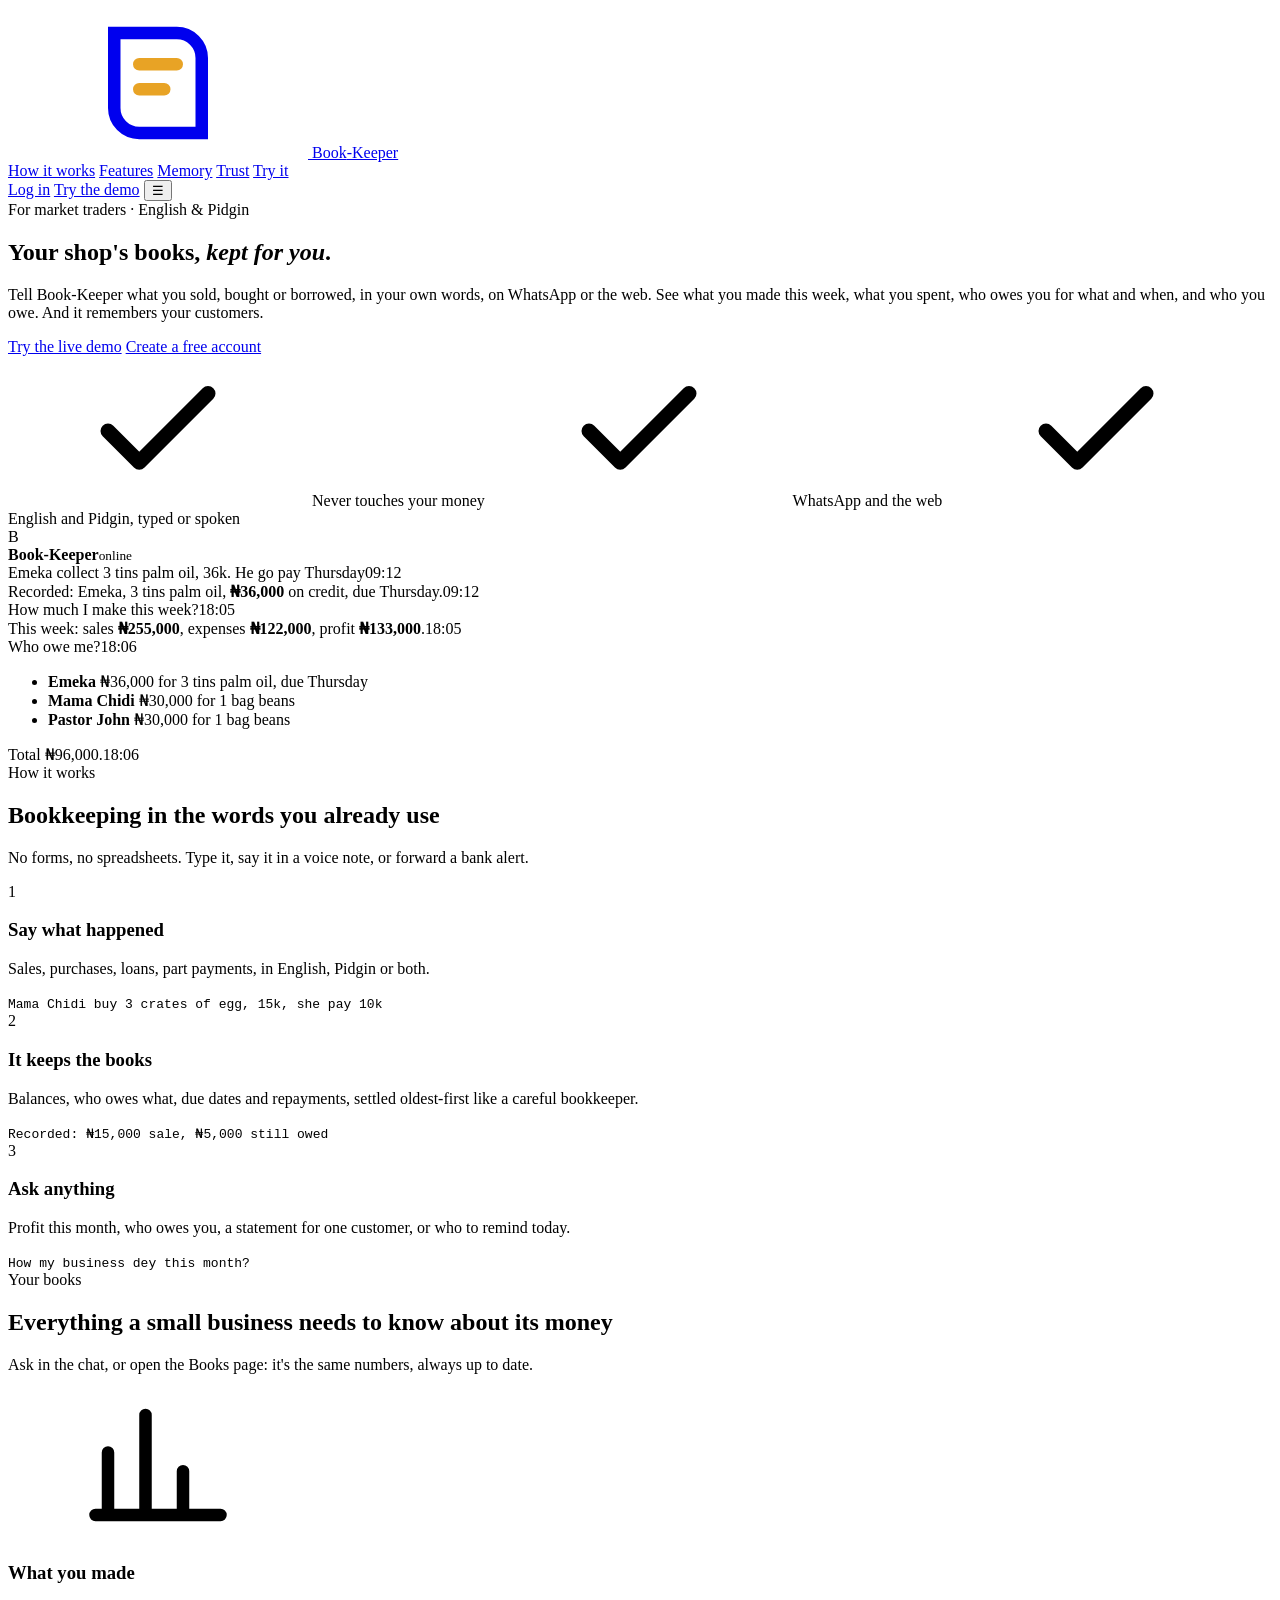
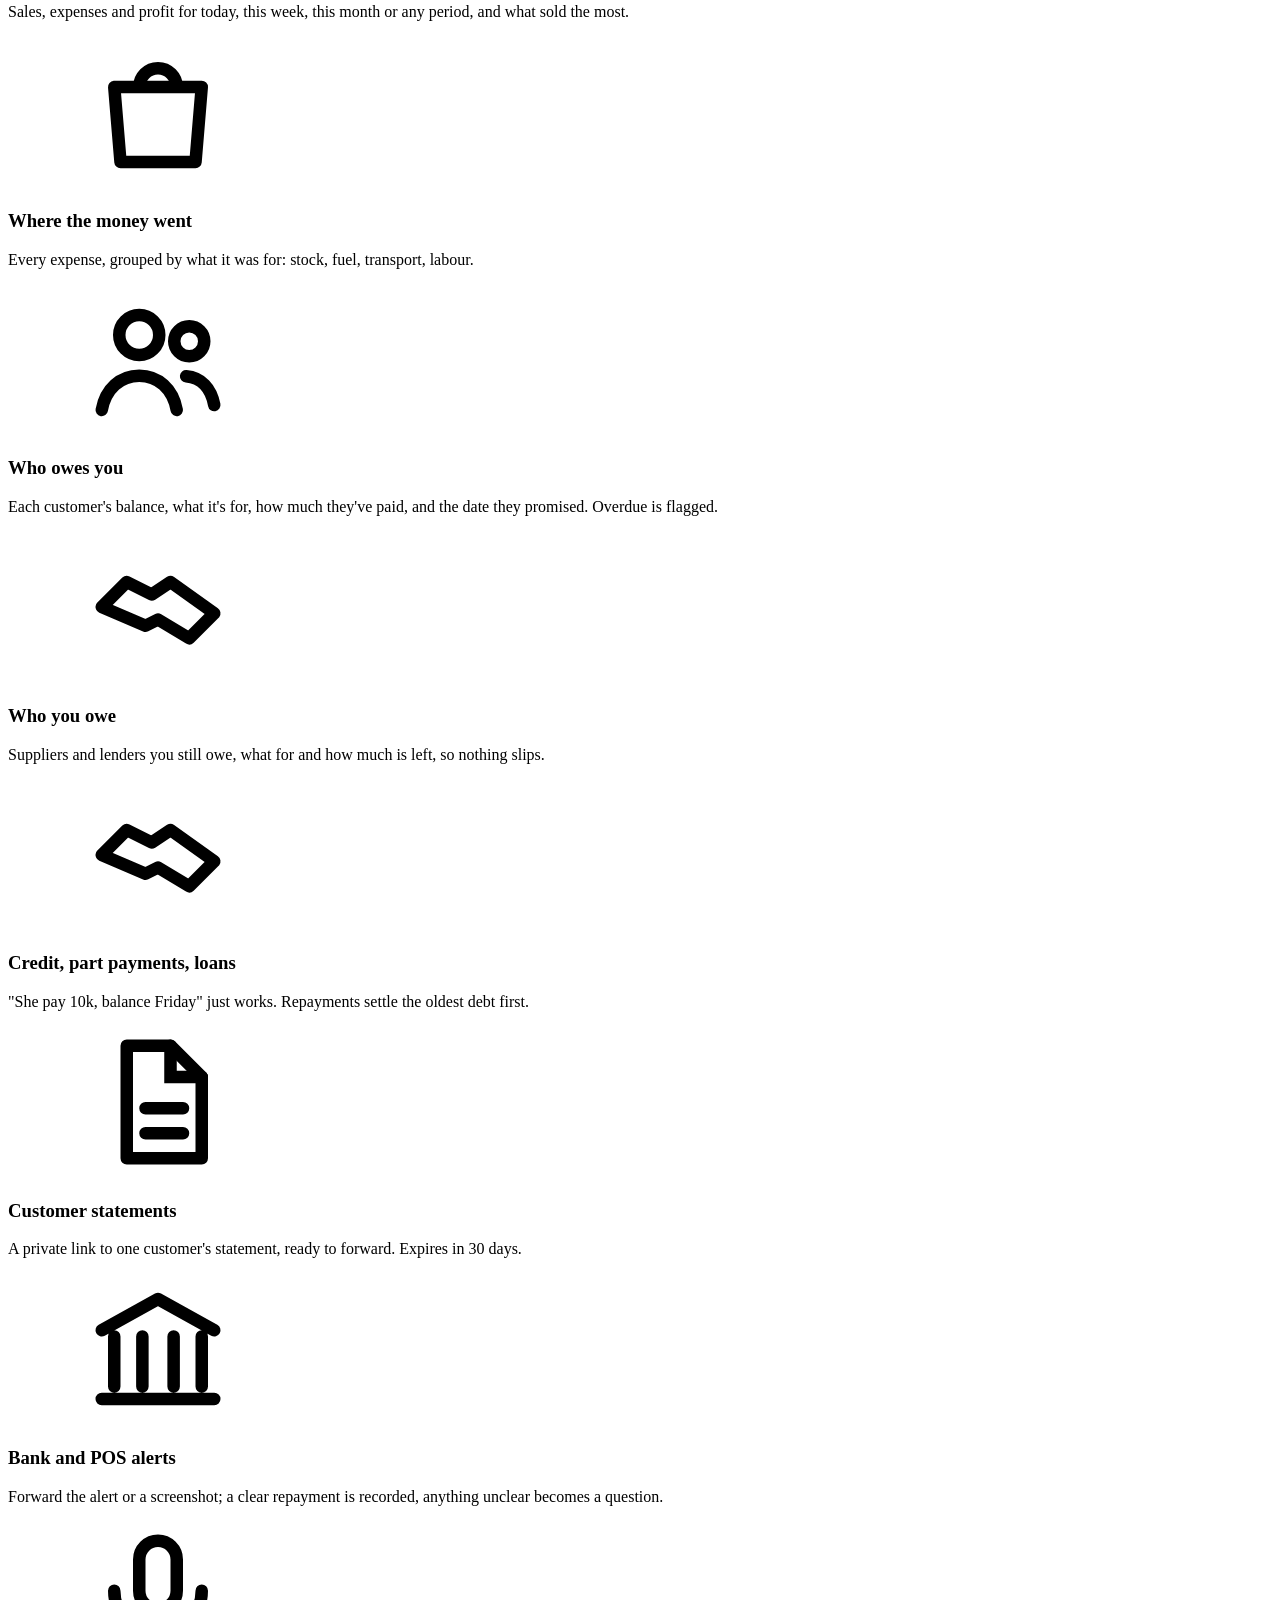
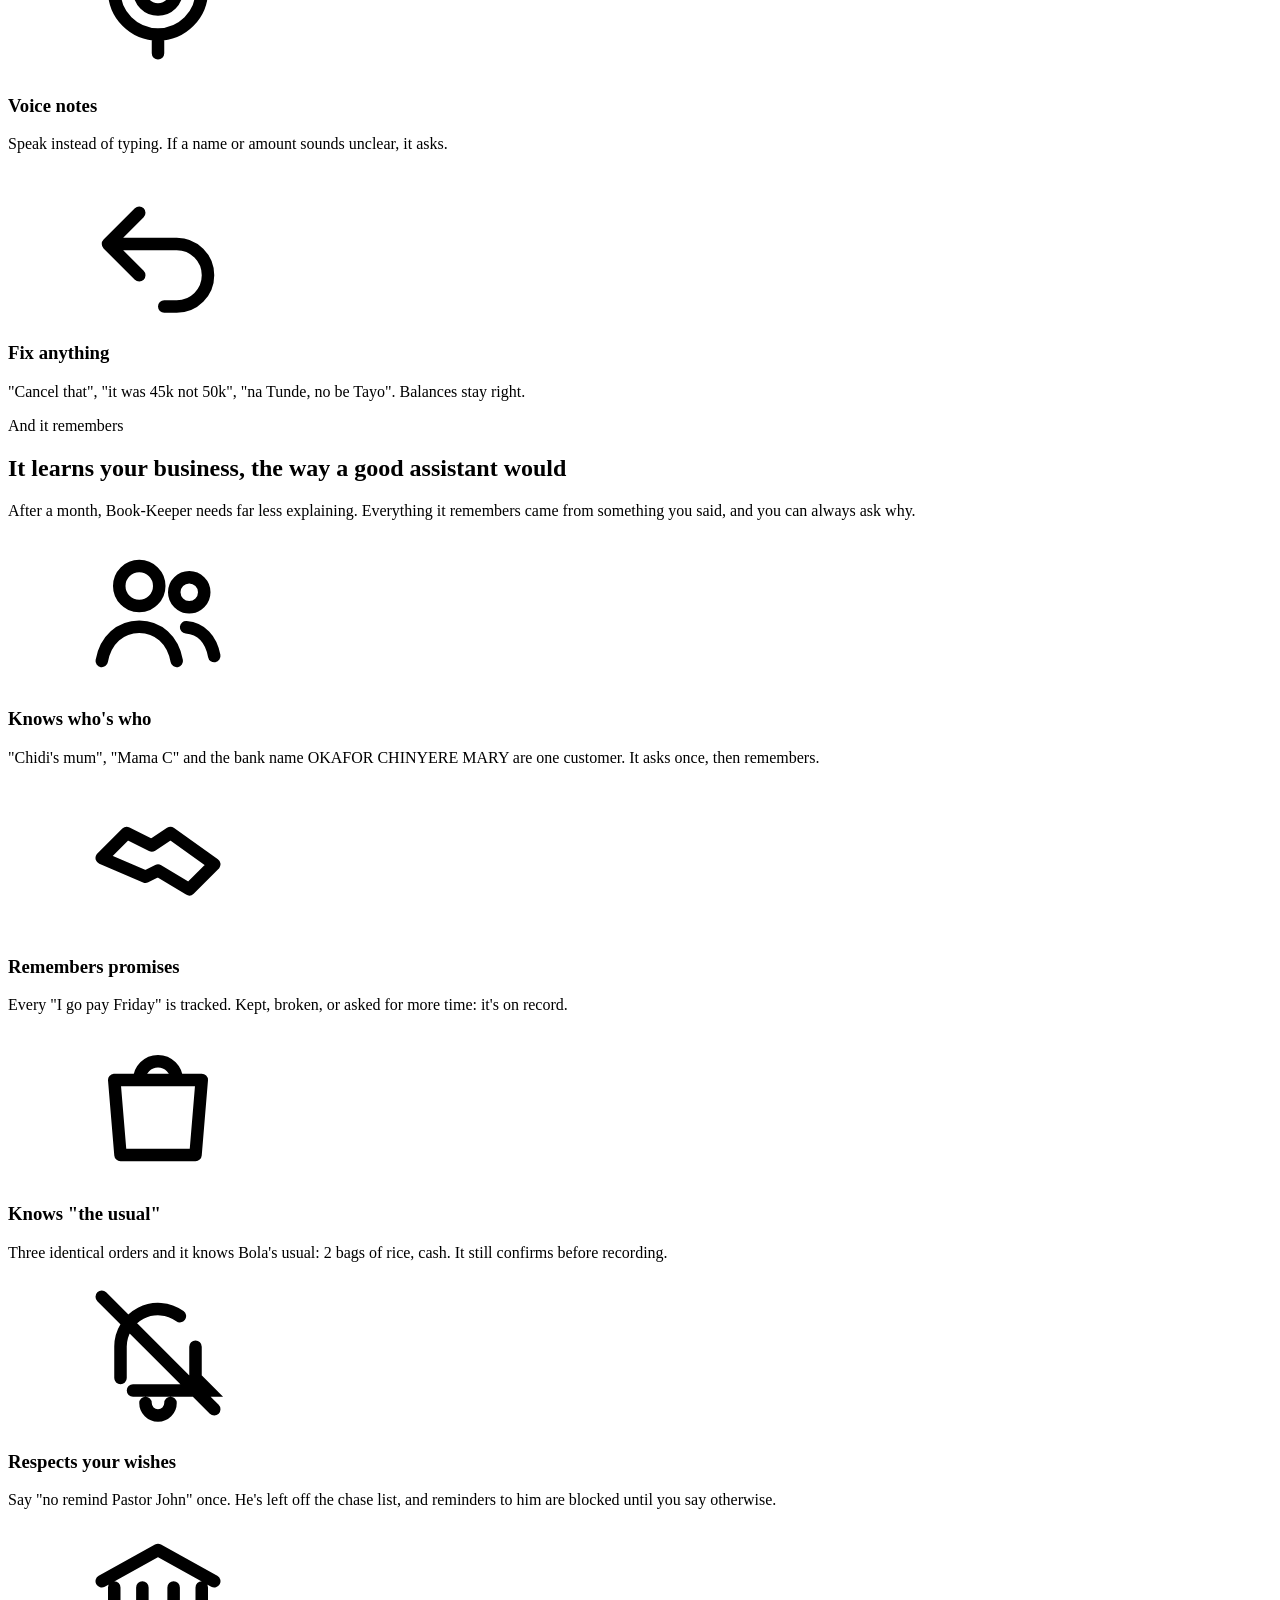
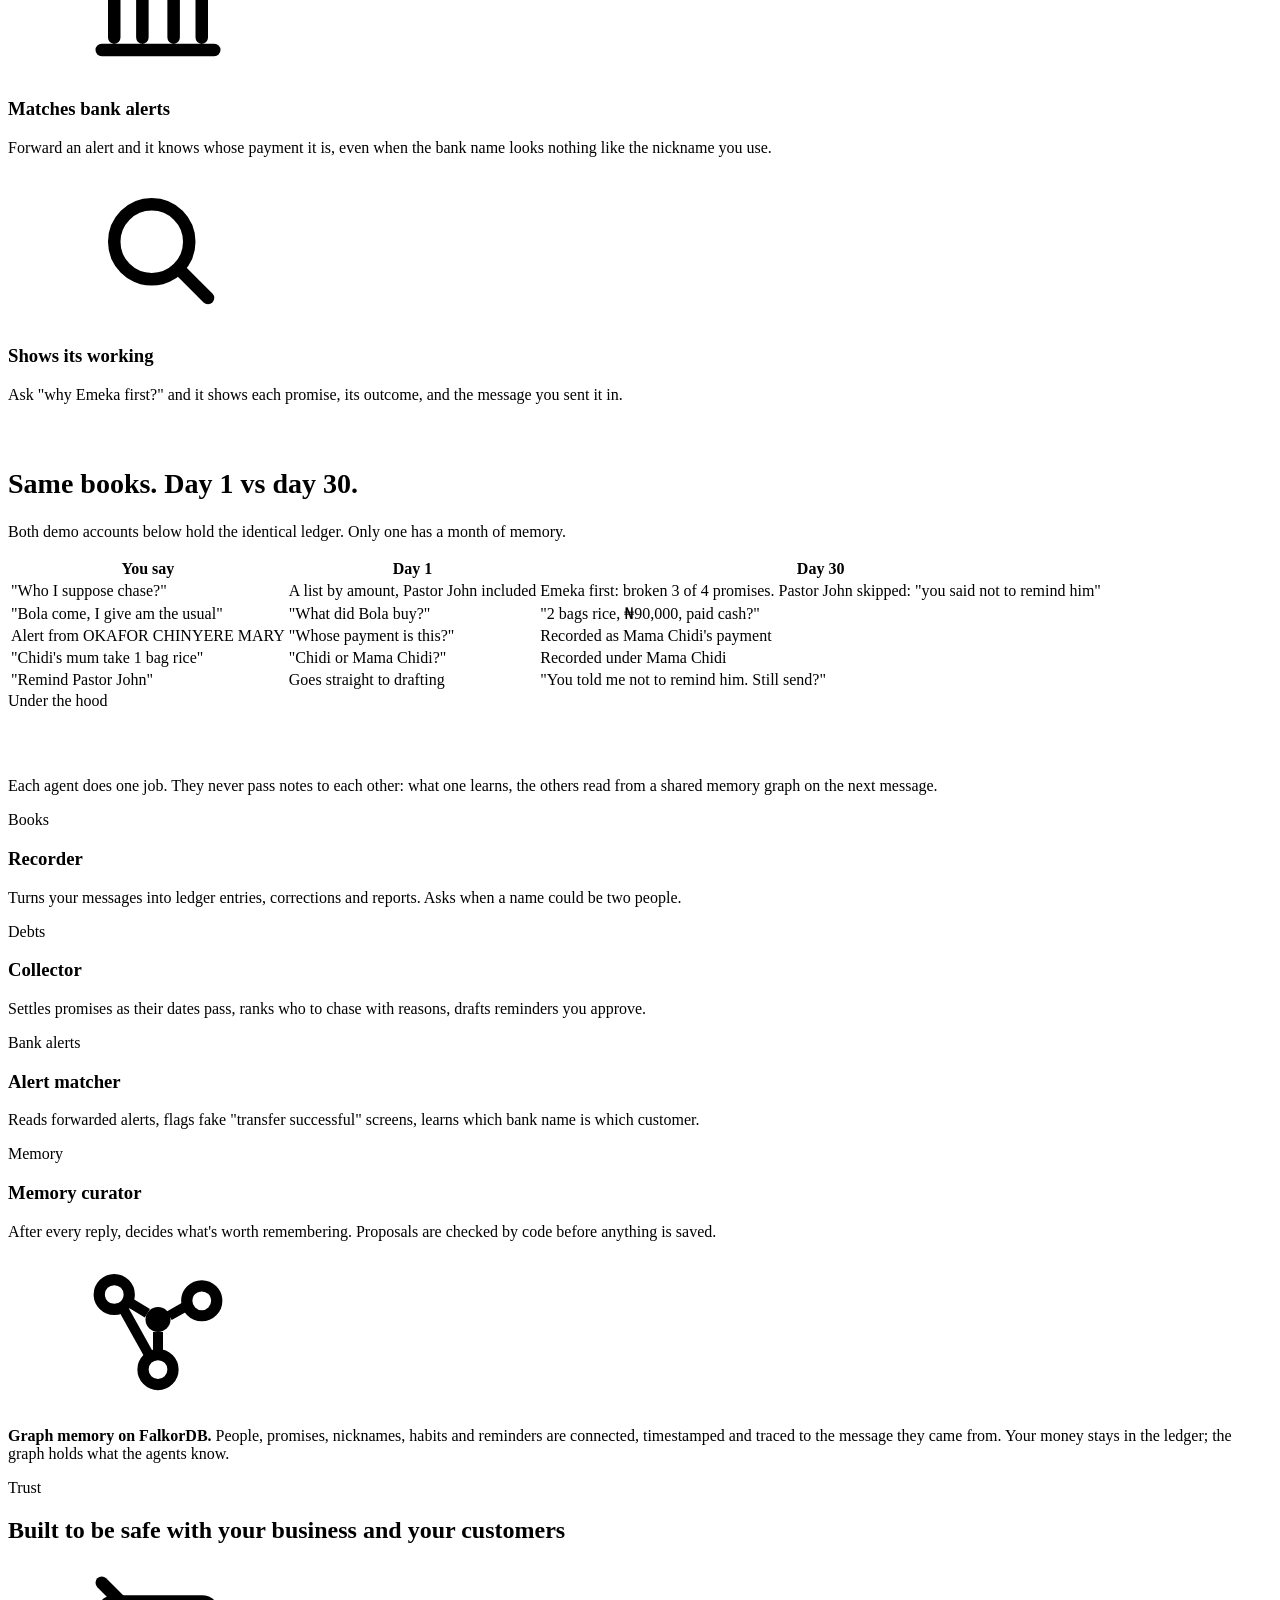
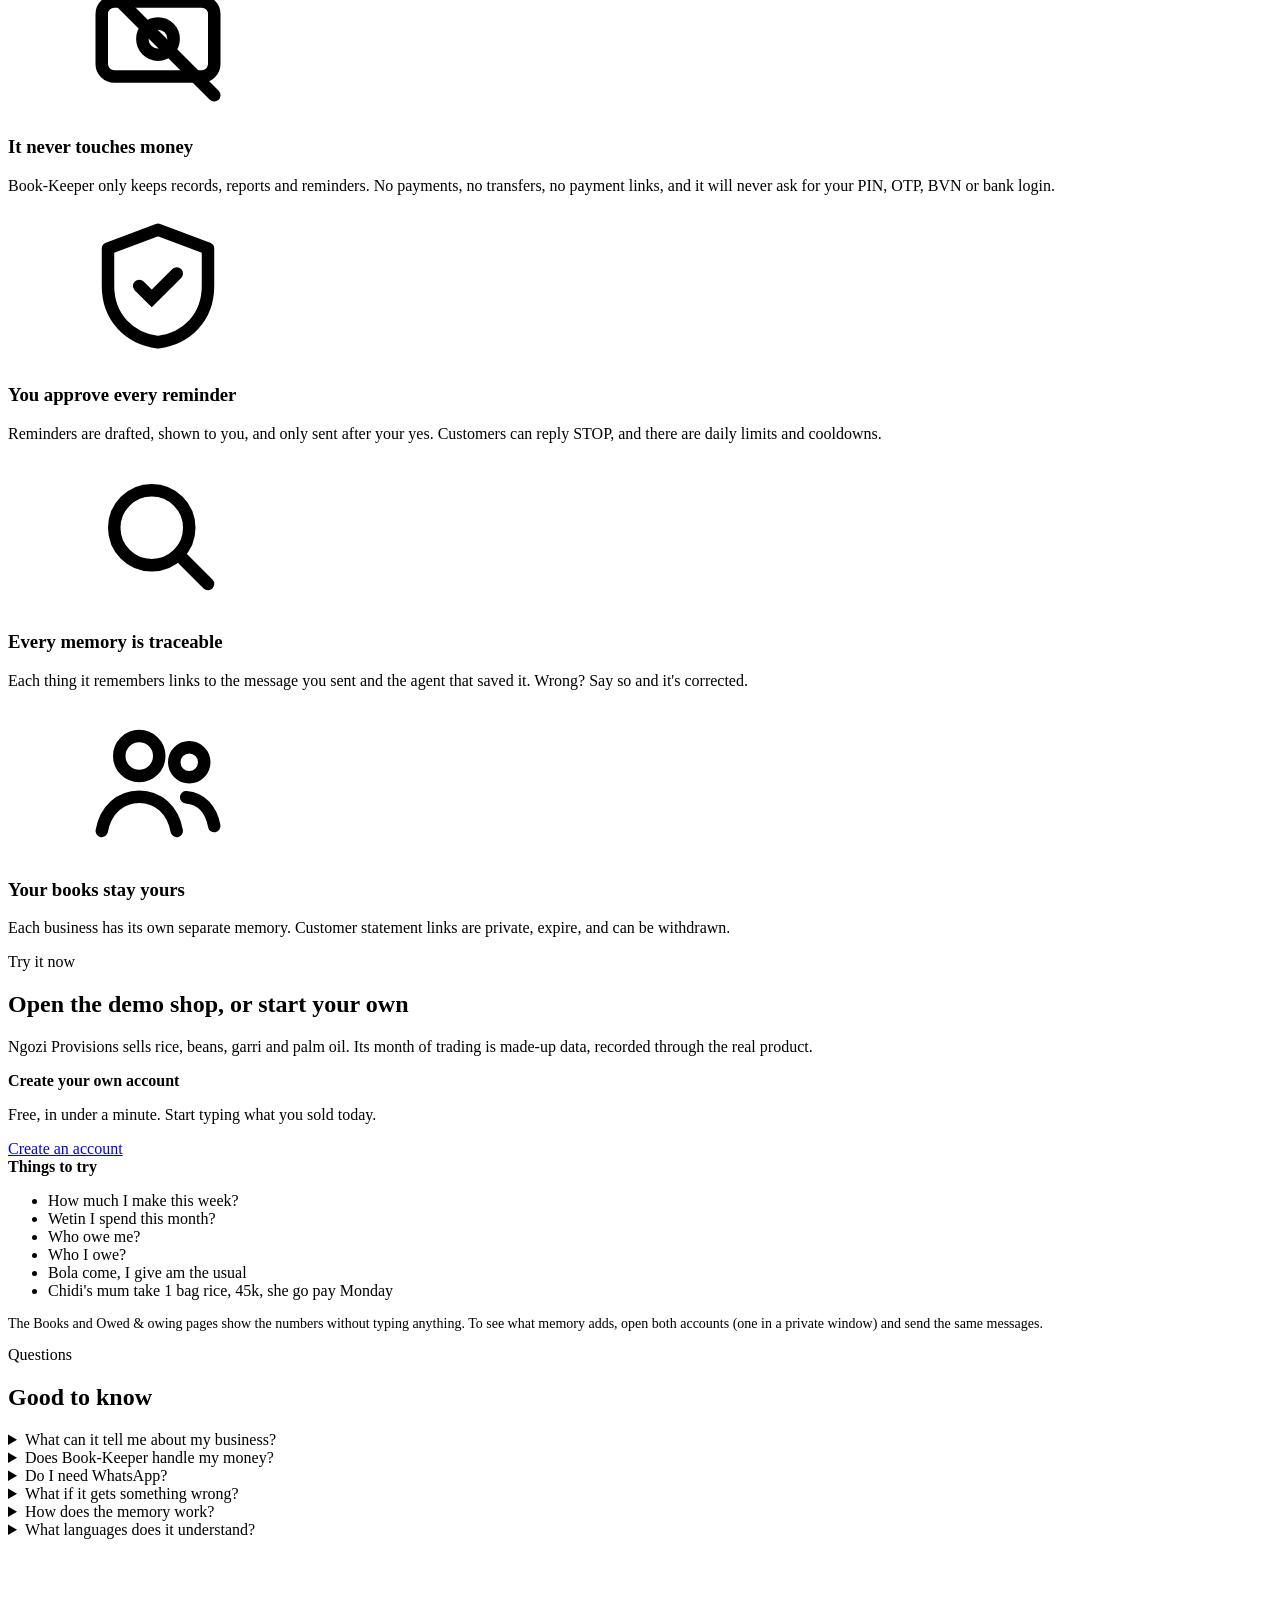
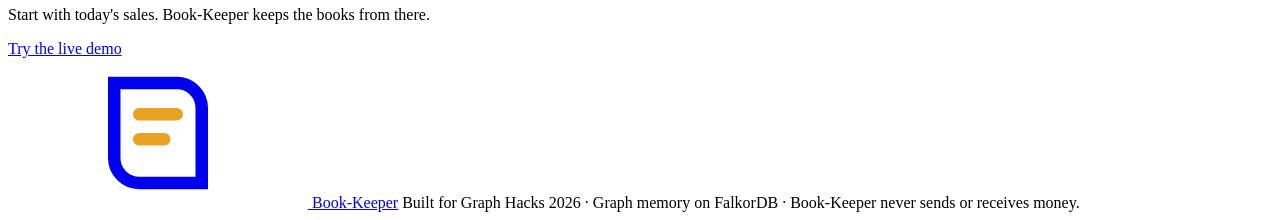
==== commit 822cdc04: "Put bookkeeping first in the web app and landing page The app opens on Books: money made, expenses a" ====
--- a/frontend/index.html
+++ b/frontend/index.html
@@ -3,8 +3,8 @@
 <head>
   <meta charset="UTF-8" />
   <meta name="viewport" content="width=device-width, initial-scale=1.0" />
-  <title>Book-Keeper: the bookkeeper that remembers your customers</title>
-  <meta name="description" content="Keep your shop's books by chatting in English or Pidgin, on WhatsApp or the web. Book-Keeper remembers your customers, their promises and habits, and tells you who to chase first, and why." />
+  <title>Book-Keeper: your shop's books, kept by chatting</title>
+  <meta name="description" content="Record sales, expenses and debts by chatting in English or Pidgin, on WhatsApp or the web. See what you made this week and this month, what you spent, who owes you for what and when, and who you owe." />
   <link rel="preconnect" href="https://fonts.googleapis.com" />
   <link href="https://fonts.googleapis.com/css2?family=Inter:wght@400;500;600;700;800&display=swap" rel="stylesheet" />
   <link rel="stylesheet" href="/static/assets/base.css" />
@@ -39,8 +39,8 @@
     </a>
     <nav class="nav-links" id="nav-links">
       <a href="#how">How it works</a>
+      <a href="#features">Features</a>
       <a href="#memory">Memory</a>
-      <a href="#agents">The agents</a>
       <a href="#trust">Trust</a>
       <a href="#demo">Try it</a>
     </nav>
@@ -58,31 +58,32 @@
     <div class="container hero-grid">
       <div>
         <span class="eyebrow"><span class="dot"></span> For market traders · English &amp; Pidgin</span>
-        <h1>The bookkeeper that <em>remembers your customers</em>.</h1>
-        <p class="lede">Tell Book-Keeper what happened in your own words, on WhatsApp or the web. It keeps your books,
-          learns who keeps their promises, and tells you who to chase first, and why.</p>
+        <h1>Your shop's books, <em>kept for you</em>.</h1>
+        <p class="lede">Tell Book-Keeper what you sold, bought or borrowed, in your own words, on WhatsApp or the web.
+          See what you made this week, what you spent, who owes you for what and when, and who you owe. And it
+          remembers your customers.</p>
         <div class="hero-actions">
           <a class="btn btn-primary" href="#demo">Try the live demo</a>
           <a class="btn btn-ghost" href="/app#signup">Create a free account</a>
         </div>
         <div class="assurances">
           <span><svg><use href="#i-check"/></svg> Never touches your money</span>
-          <span><svg><use href="#i-check"/></svg> Works on WhatsApp and the web</span>
-          <span><svg><use href="#i-check"/></svg> Shows its working</span>
+          <span><svg><use href="#i-check"/></svg> WhatsApp and the web</span>
+          <span><svg><use href="#i-check"/></svg> English and Pidgin, typed or spoken</span>
         </div>
       </div>
       <div class="phone" aria-label="Example conversation">
         <div class="phone-screen">
           <div class="phone-top"><div class="avatar">B</div><div><b>Book-Keeper</b><small>online</small></div></div>
           <div class="chat">
-            <div class="msg me">Emeka collect 2 bags beans, 60k. He go pay Monday<span class="t">09:12</span></div>
-            <div class="msg bot">Recorded: Emeka, 2 bags beans, <b>₦60,000</b> on credit, due Monday.<span class="t">09:12</span></div>
-            <div class="msg me">who I suppose chase?<span class="t">17:40</span></div>
-            <div class="msg bot"><b>Emeka</b>, ₦36,000
-              <ul><li>promised Sep 24, still no pay</li><li>broken 3 of his 4 promises</li></ul>
-              Skipped <b>Pastor John</b>: you said on Sep 8 not to remind him.<span class="t">17:40</span></div>
-            <div class="msg me">Chidi's mum pay 30k<span class="t">17:42</span></div>
-            <div class="msg bot">Recorded <b>Mama Chidi</b>'s payment of ₦30,000. Her debt is settled.<span class="t">17:42</span></div>
+            <div class="msg me">Emeka collect 3 tins palm oil, 36k. He go pay Thursday<span class="t">09:12</span></div>
+            <div class="msg bot">Recorded: Emeka, 3 tins palm oil, <b>₦36,000</b> on credit, due Thursday.<span class="t">09:12</span></div>
+            <div class="msg me">How much I make this week?<span class="t">18:05</span></div>
+            <div class="msg bot">This week: sales <b>₦255,000</b>, expenses <b>₦122,000</b>, profit <b>₦133,000</b>.<span class="t">18:05</span></div>
+            <div class="msg me">Who owe me?<span class="t">18:06</span></div>
+            <div class="msg bot"><ul><li><b>Emeka</b> ₦36,000 for 3 tins palm oil, due Thursday</li>
+              <li><b>Mama Chidi</b> ₦30,000 for 1 bag beans</li><li><b>Pastor John</b> ₦30,000 for 1 bag beans</li></ul>
+              Total ₦96,000.<span class="t">18:06</span></div>
           </div>
         </div>
       </div>
@@ -111,11 +112,42 @@
     </div>
   </section>
 
+  <!-- features -->
+  <section id="features">
+    <div class="container">
+      <div class="section-head">
+        <span class="kicker">Your books</span>
+        <h2>Everything a small business needs to know about its money</h2>
+        <p>Ask in the chat, or open the Books page: it's the same numbers, always up to date.</p>
+      </div>
+      <div class="features">
+        <div class="card feature"><div class="icon"><svg><use href="#i-chart"/></svg></div><h3>What you made</h3>
+          <p>Sales, expenses and profit for today, this week, this month or any period, and what sold the most.</p></div>
+        <div class="card feature"><div class="icon"><svg><use href="#i-bag"/></svg></div><h3>Where the money went</h3>
+          <p>Every expense, grouped by what it was for: stock, fuel, transport, labour.</p></div>
+        <div class="card feature"><div class="icon"><svg><use href="#i-people"/></svg></div><h3>Who owes you</h3>
+          <p>Each customer's balance, what it's for, how much they've paid, and the date they promised. Overdue is flagged.</p></div>
+        <div class="card feature"><div class="icon"><svg><use href="#i-handshake"/></svg></div><h3>Who you owe</h3>
+          <p>Suppliers and lenders you still owe, what for and how much is left, so nothing slips.</p></div>
+        <div class="card feature"><div class="icon"><svg><use href="#i-handshake"/></svg></div><h3>Credit, part payments, loans</h3>
+          <p>"She pay 10k, balance Friday" just works. Repayments settle the oldest debt first.</p></div>
+        <div class="card feature"><div class="icon"><svg><use href="#i-doc"/></svg></div><h3>Customer statements</h3>
+          <p>A private link to one customer's statement, ready to forward. Expires in 30 days.</p></div>
+        <div class="card feature"><div class="icon"><svg><use href="#i-bank"/></svg></div><h3>Bank and POS alerts</h3>
+          <p>Forward the alert or a screenshot; a clear repayment is recorded, anything unclear becomes a question.</p></div>
+        <div class="card feature"><div class="icon"><svg><use href="#i-mic"/></svg></div><h3>Voice notes</h3>
+          <p>Speak instead of typing. If a name or amount sounds unclear, it asks.</p></div>
+        <div class="card feature"><div class="icon"><svg><use href="#i-undo"/></svg></div><h3>Fix anything</h3>
+          <p>"Cancel that", "it was 45k not 50k", "na Tunde, no be Tayo". Balances stay right.</p></div>
+      </div>
+    </div>
+  </section>
+
   <!-- memory -->
-  <section id="memory">
-    <div class="container">
-      <div class="section-head">
-        <span class="kicker">Memory</span>
+  <section class="alt" id="memory">
+    <div class="container">
+      <div class="section-head">
+        <span class="kicker">And it remembers</span>
         <h2>It learns your business, the way a good assistant would</h2>
         <p>After a month, Book-Keeper needs far less explaining. Everything it remembers came from something you said,
           and you can always ask why.</p>
@@ -186,30 +218,6 @@
     </div>
   </section>
 
-  <!-- features -->
-  <section class="alt">
-    <div class="container">
-      <div class="section-head center">
-        <span class="kicker">Everything a small business needs</span>
-        <h2>From the first sale to the end-of-month report</h2>
-      </div>
-      <div class="features">
-        <div class="card feature"><div class="icon"><svg><use href="#i-handshake"/></svg></div><h3>Credit, part payments, loans</h3>
-          <p>Partial payments, balances, money lent and borrowed, settled oldest-first.</p></div>
-        <div class="card feature"><div class="icon"><svg><use href="#i-chart"/></svg></div><h3>Reports</h3>
-          <p>Profit and loss, spending, who owes you and who you owe, for any period.</p></div>
-        <div class="card feature"><div class="icon"><svg><use href="#i-doc"/></svg></div><h3>Customer statements</h3>
-          <p>A private link to one customer's statement, ready to forward. Expires in 30 days.</p></div>
-        <div class="card feature"><div class="icon"><svg><use href="#i-mic"/></svg></div><h3>Voice notes</h3>
-          <p>Speak instead of typing. If a name or amount sounds unclear, it asks.</p></div>
-        <div class="card feature"><div class="icon"><svg><use href="#i-undo"/></svg></div><h3>Fix anything</h3>
-          <p>"Cancel that", "it was 45k not 50k", "na Tunde, no be Tayo". Balances stay right.</p></div>
-        <div class="card feature"><div class="icon"><svg><use href="#i-bank"/></svg></div><h3>Bank and POS alerts</h3>
-          <p>Forward the alert or a screenshot; a clear repayment is recorded, anything unclear becomes a question.</p></div>
-      </div>
-    </div>
-  </section>
-
   <!-- trust -->
   <section id="trust">
     <div class="container">
@@ -253,15 +261,15 @@
         <div>
           <b>Things to try</b>
           <ul class="try-list">
-            <li>who I suppose chase?</li>
-            <li>why Emeka first?</li>
+            <li>How much I make this week?</li>
+            <li>Wetin I spend this month?</li>
+            <li>Who owe me?</li>
+            <li>Who I owe?</li>
             <li>Bola come, I give am the usual</li>
             <li>Chidi's mum take 1 bag rice, 45k, she go pay Monday</li>
-            <li>remind Pastor John</li>
-            <li>How my business dey for September?</li>
           </ul>
-          <p class="muted" style="margin-top:14px;font-size:14px">Open both accounts, one in a private window, and send the same
-            messages to see what memory changes. The People tab shows what each remembers.</p>
+          <p class="muted" style="margin-top:14px;font-size:14px">The Books and Owed &amp; owing pages show the numbers without
+            typing anything. To see what memory adds, open both accounts (one in a private window) and send the same messages.</p>
         </div>
       </div>
     </div>
@@ -272,6 +280,9 @@
     <div class="container">
       <div class="section-head center"><span class="kicker">Questions</span><h2>Good to know</h2></div>
       <div class="faq">
+        <details><summary>What can it tell me about my business?</summary>
+          <p>What you made and spent today, this week, this month or any period; your profit; what sold most; where the
+            money went; who owes you, for what and by when; and who you owe. Ask in the chat or open the Books page.</p></details>
         <details><summary>Does Book-Keeper handle my money?</summary>
           <p>No. It only keeps records, produces reports and drafts reminders. Payments always happen directly between you and
             your customers.</p></details>
@@ -293,8 +304,8 @@
 
   <section class="dark cta-band">
     <div class="container">
-      <h2 style="color:#fff">Your books, in your own words</h2>
-      <p>Start with today's sales. Book-Keeper takes it from there.</p>
+      <h2 style="color:#fff">Know where your money is, every day</h2>
+      <p>Start with today's sales. Book-Keeper keeps the books from there.</p>
       <div class="hero-actions" style="justify-content:center">
         <a class="btn btn-accent" href="#demo">Try the live demo</a>
         <a class="btn btn-ghost" style="color:#fff;border-color:rgba(255,255,255,.35)" href="/app#signup">Create an account</a>
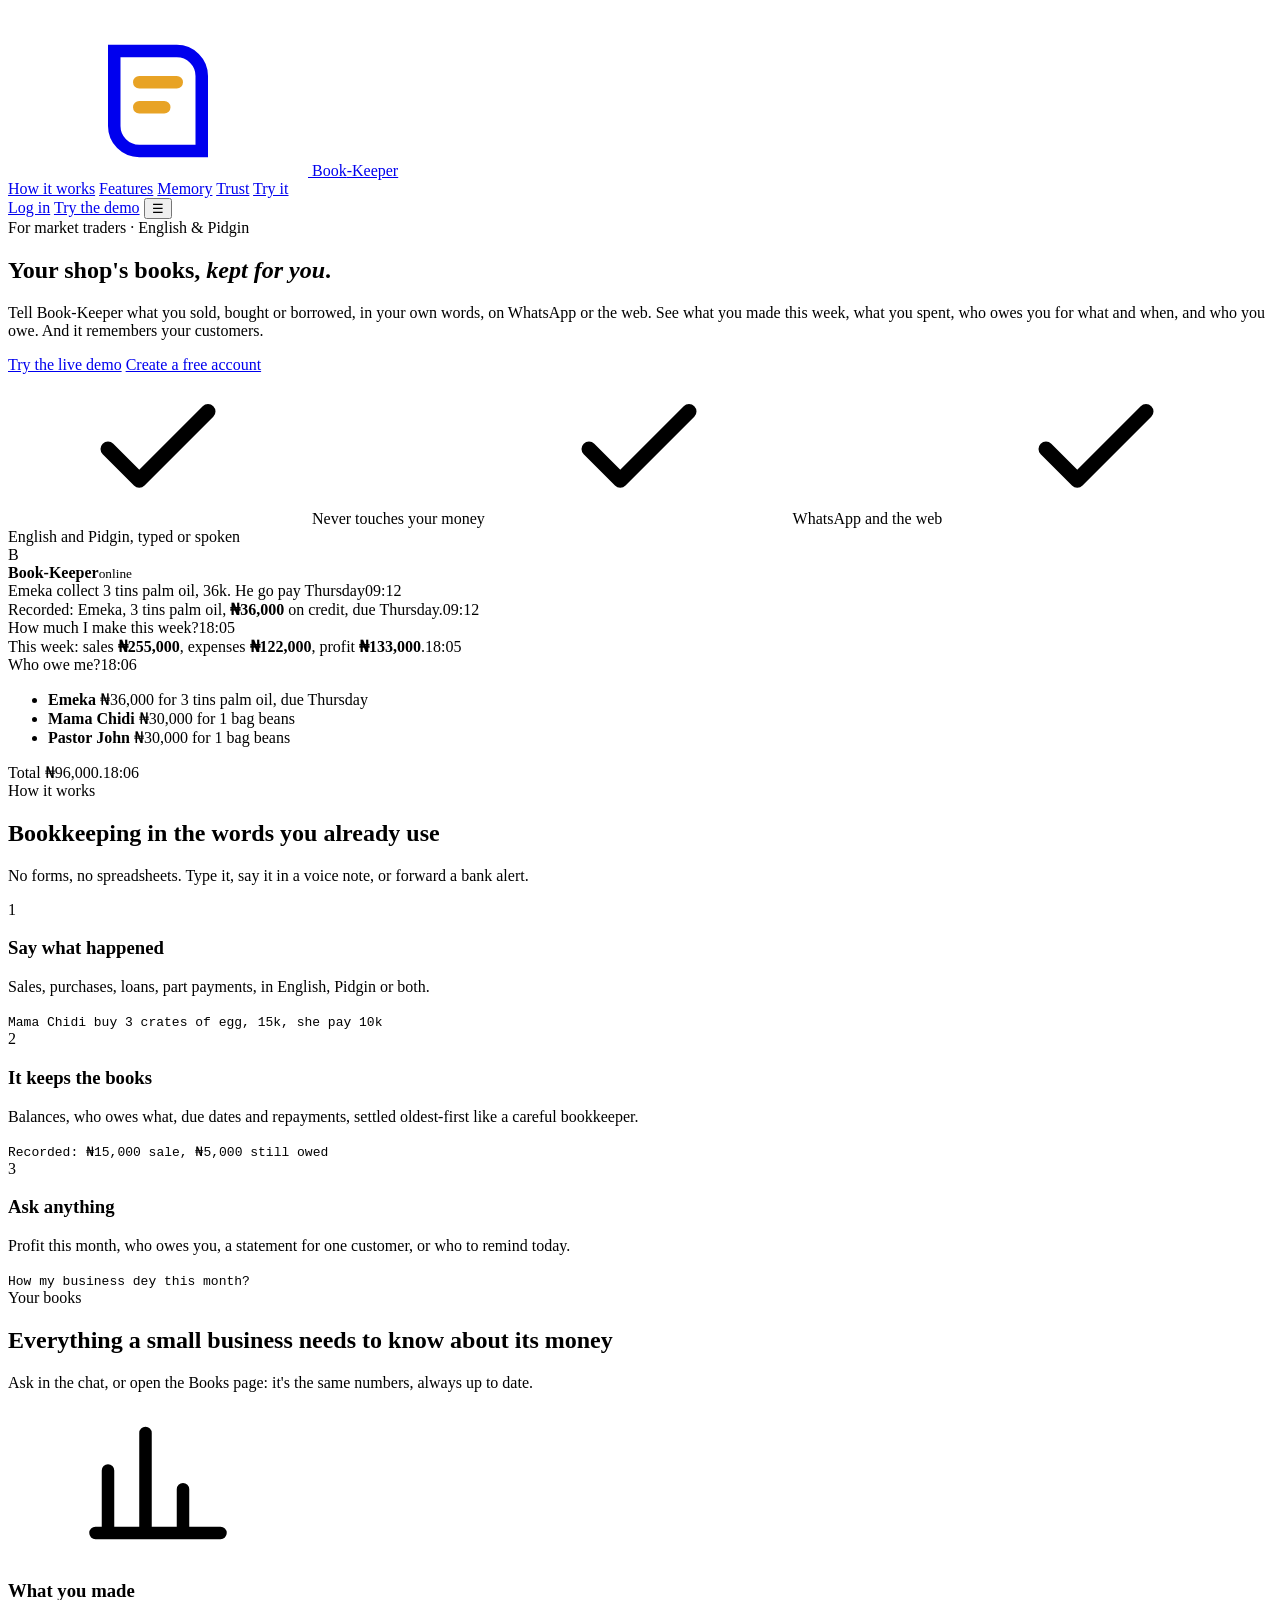
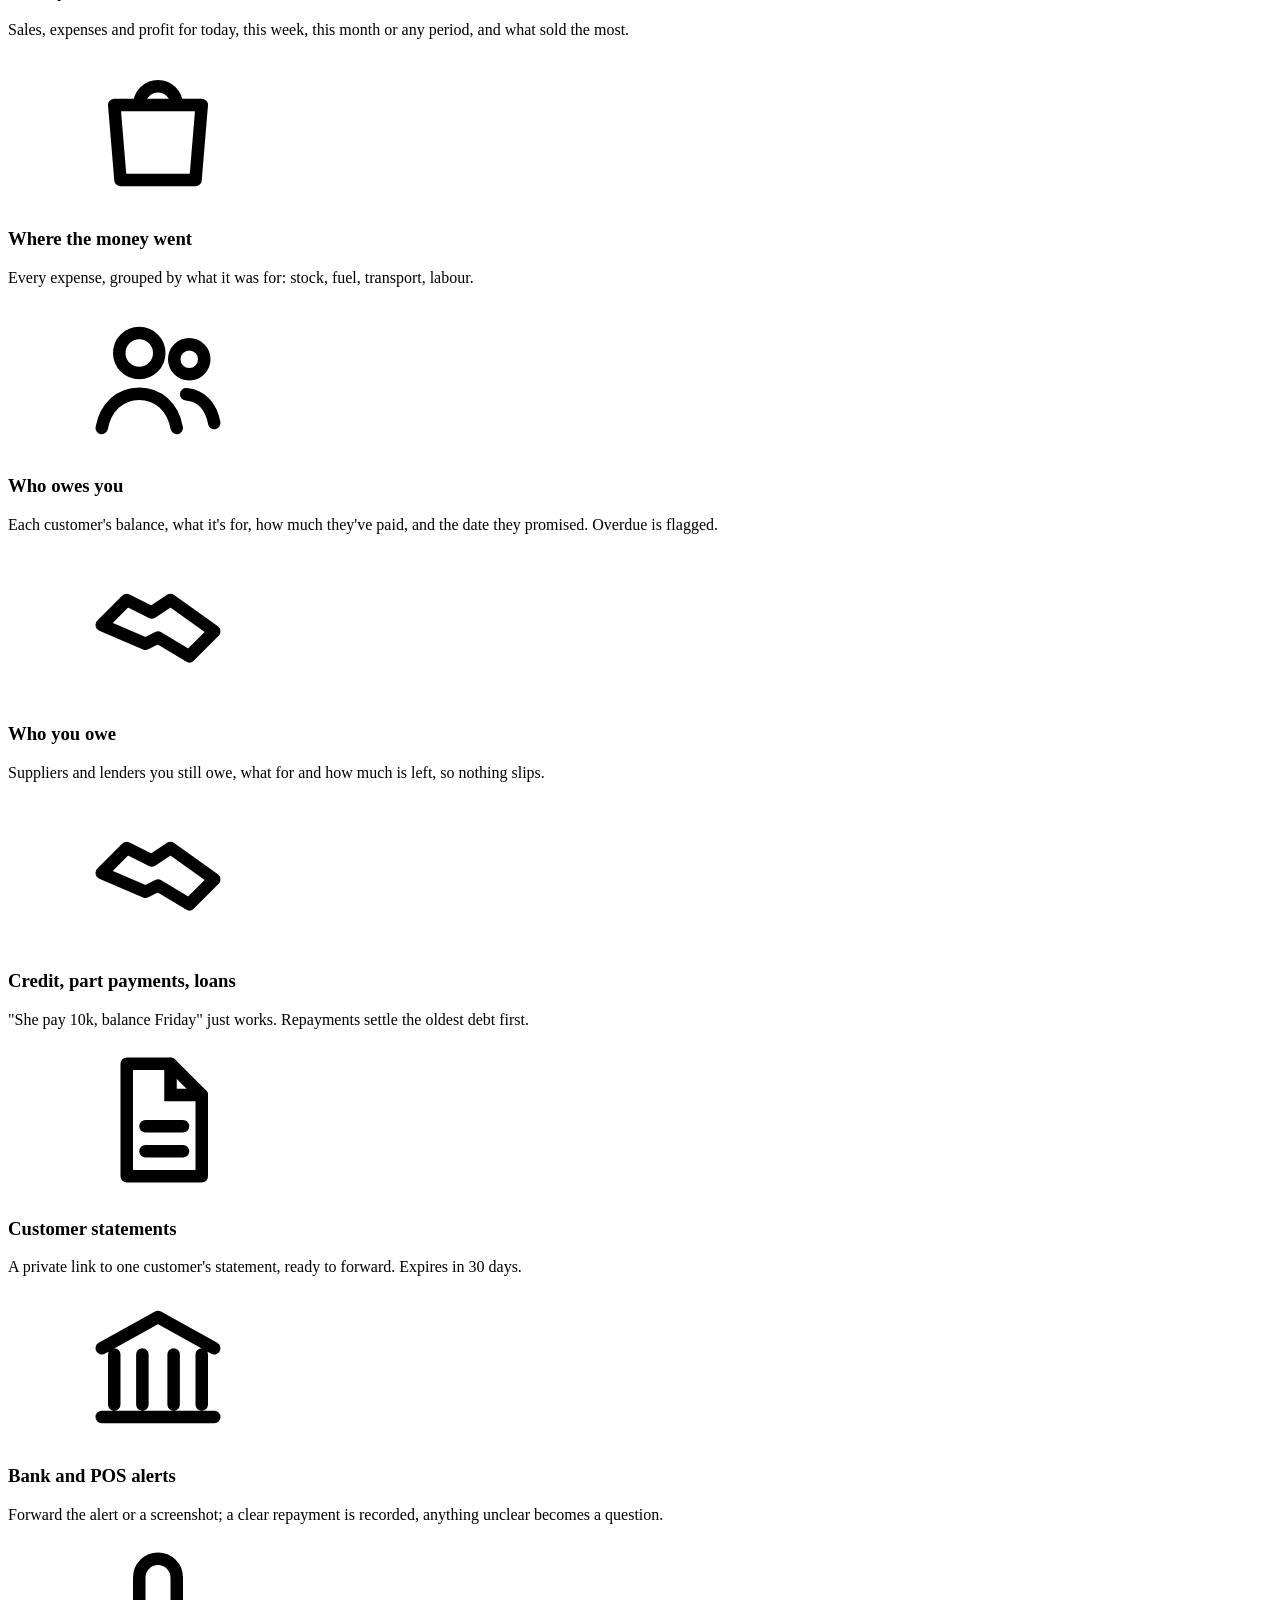
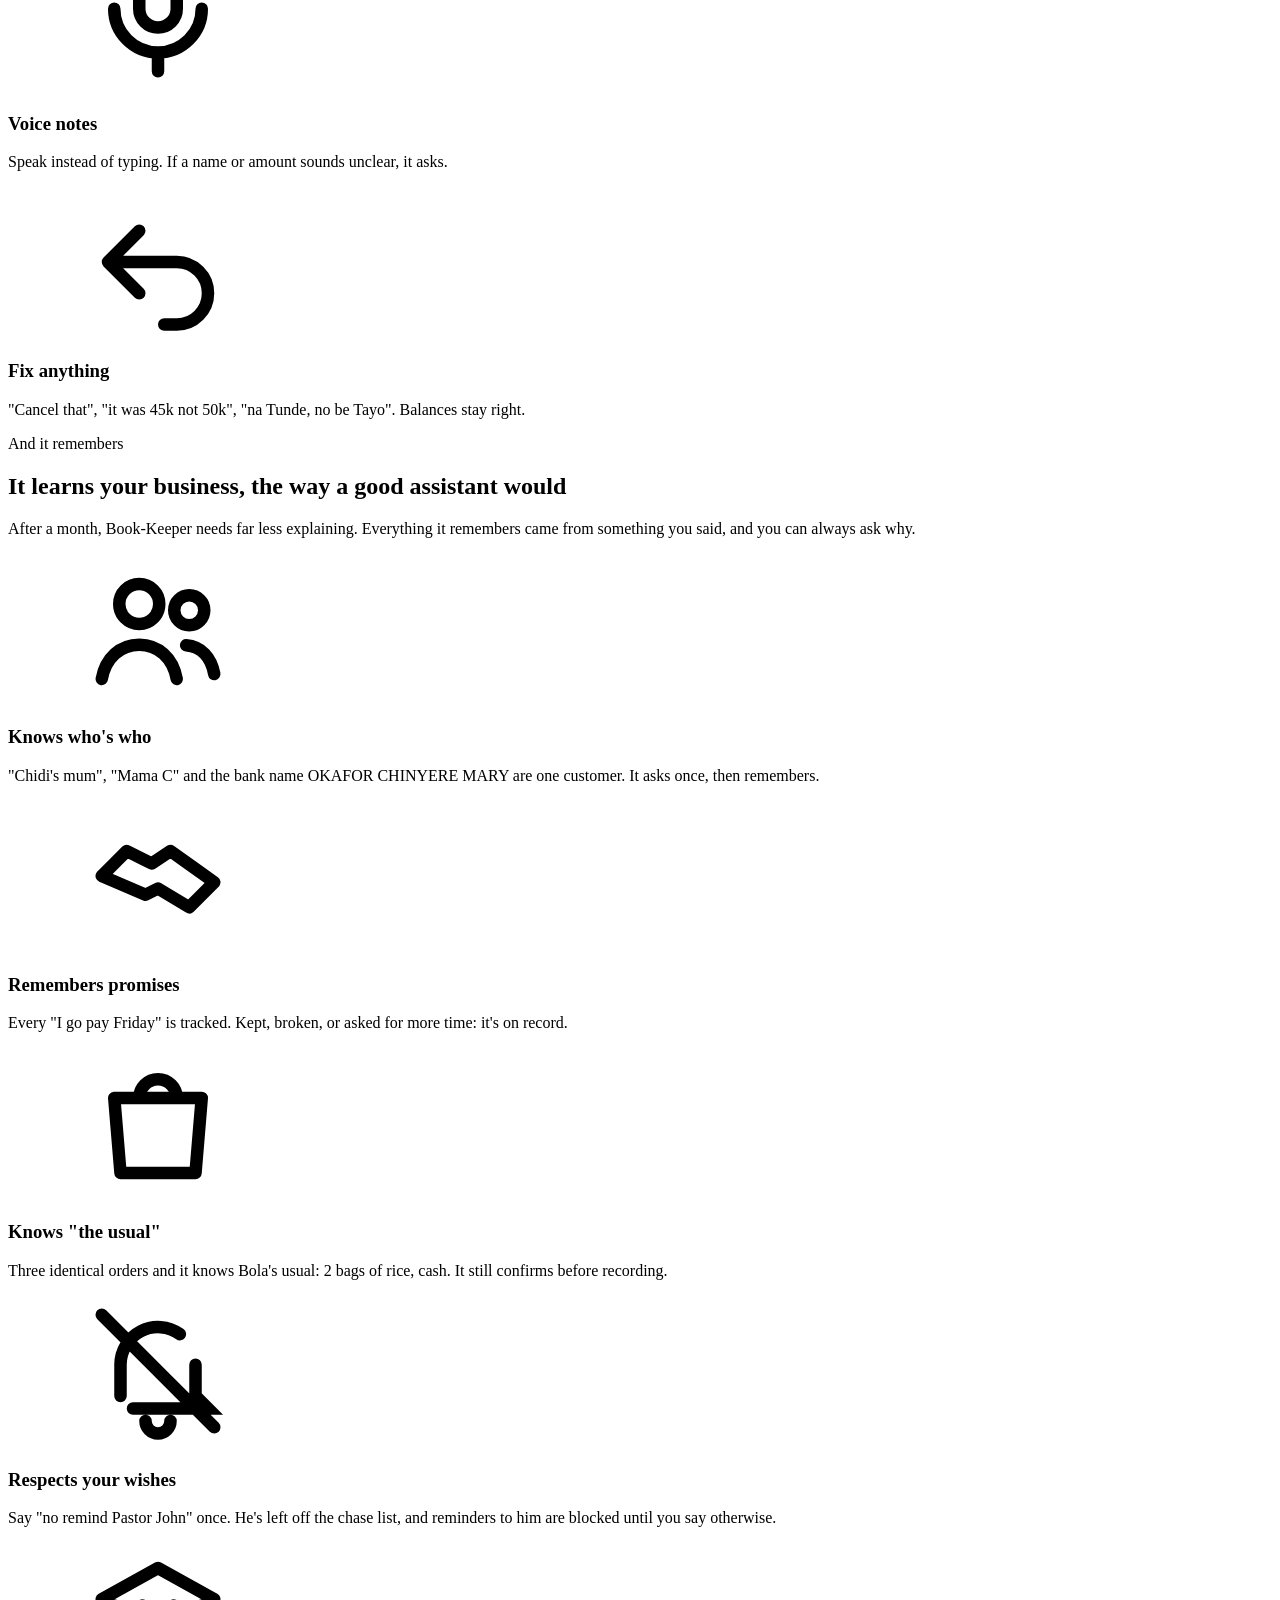
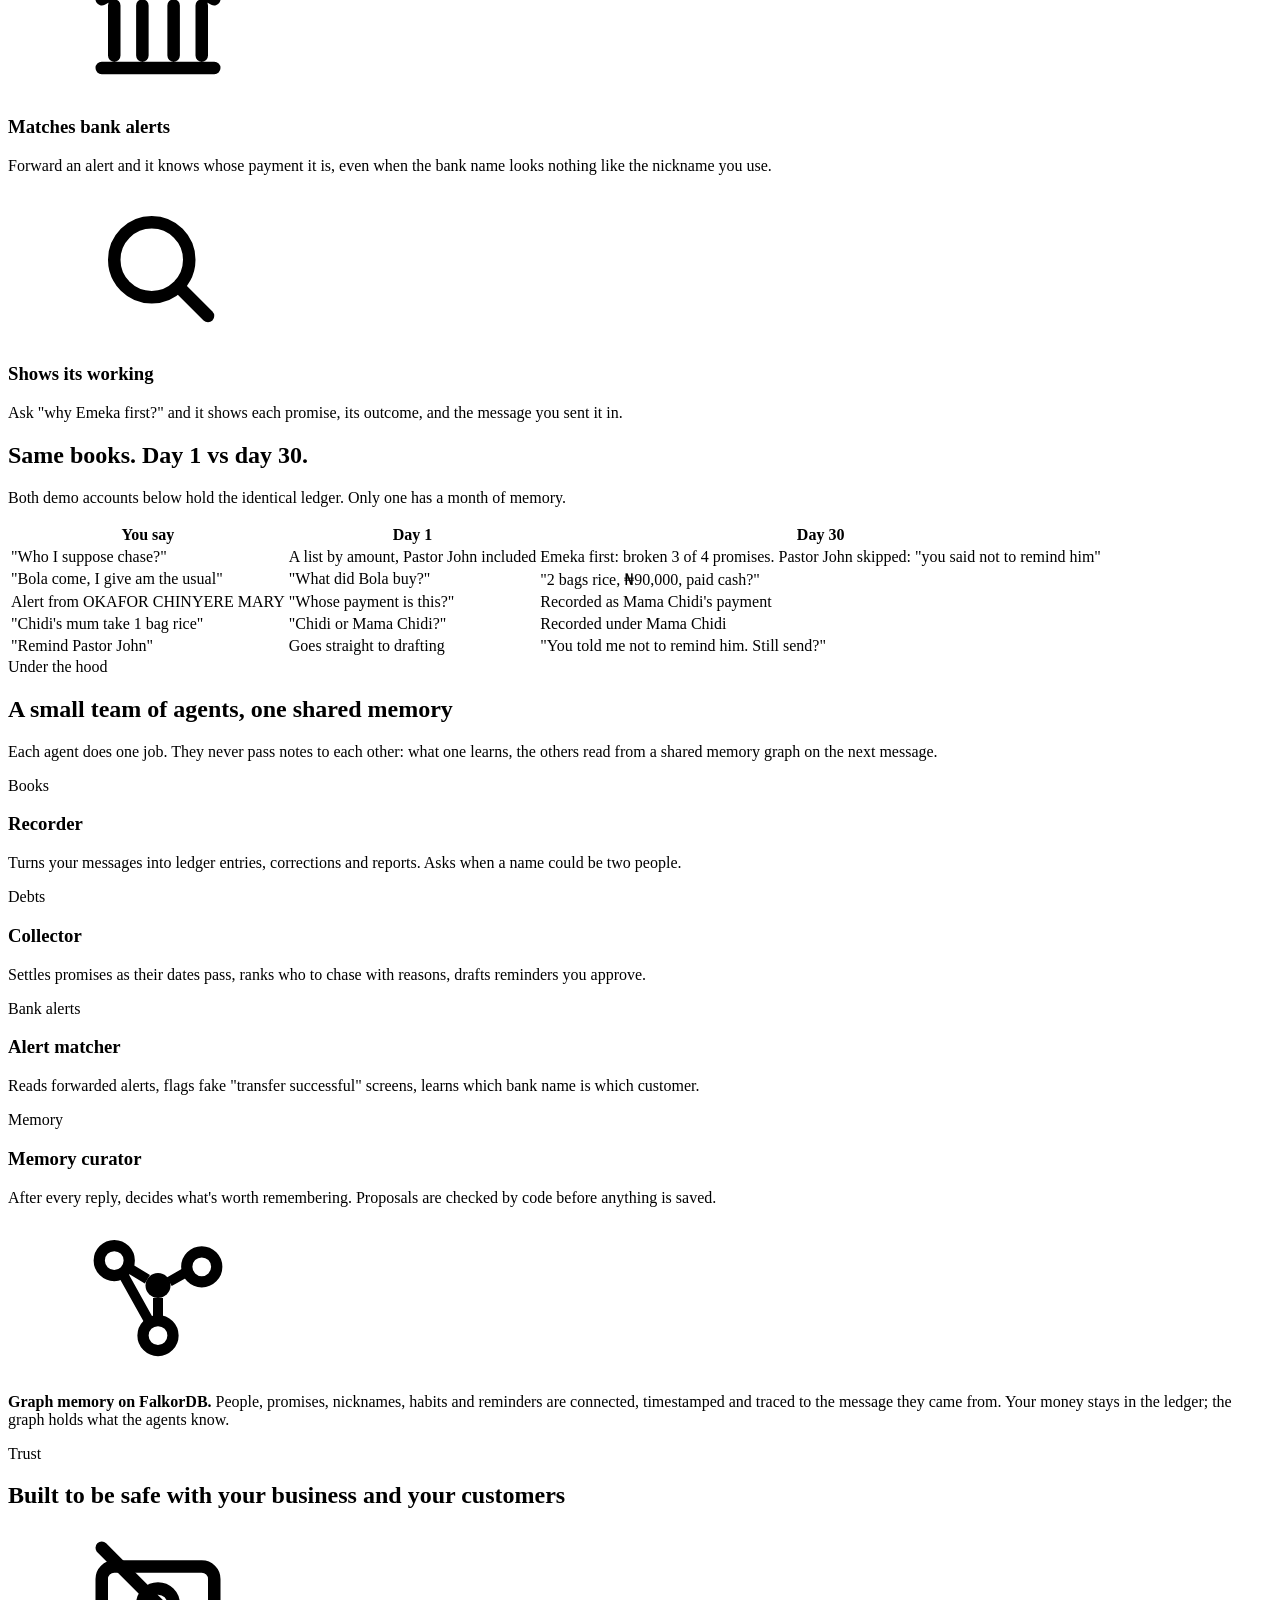
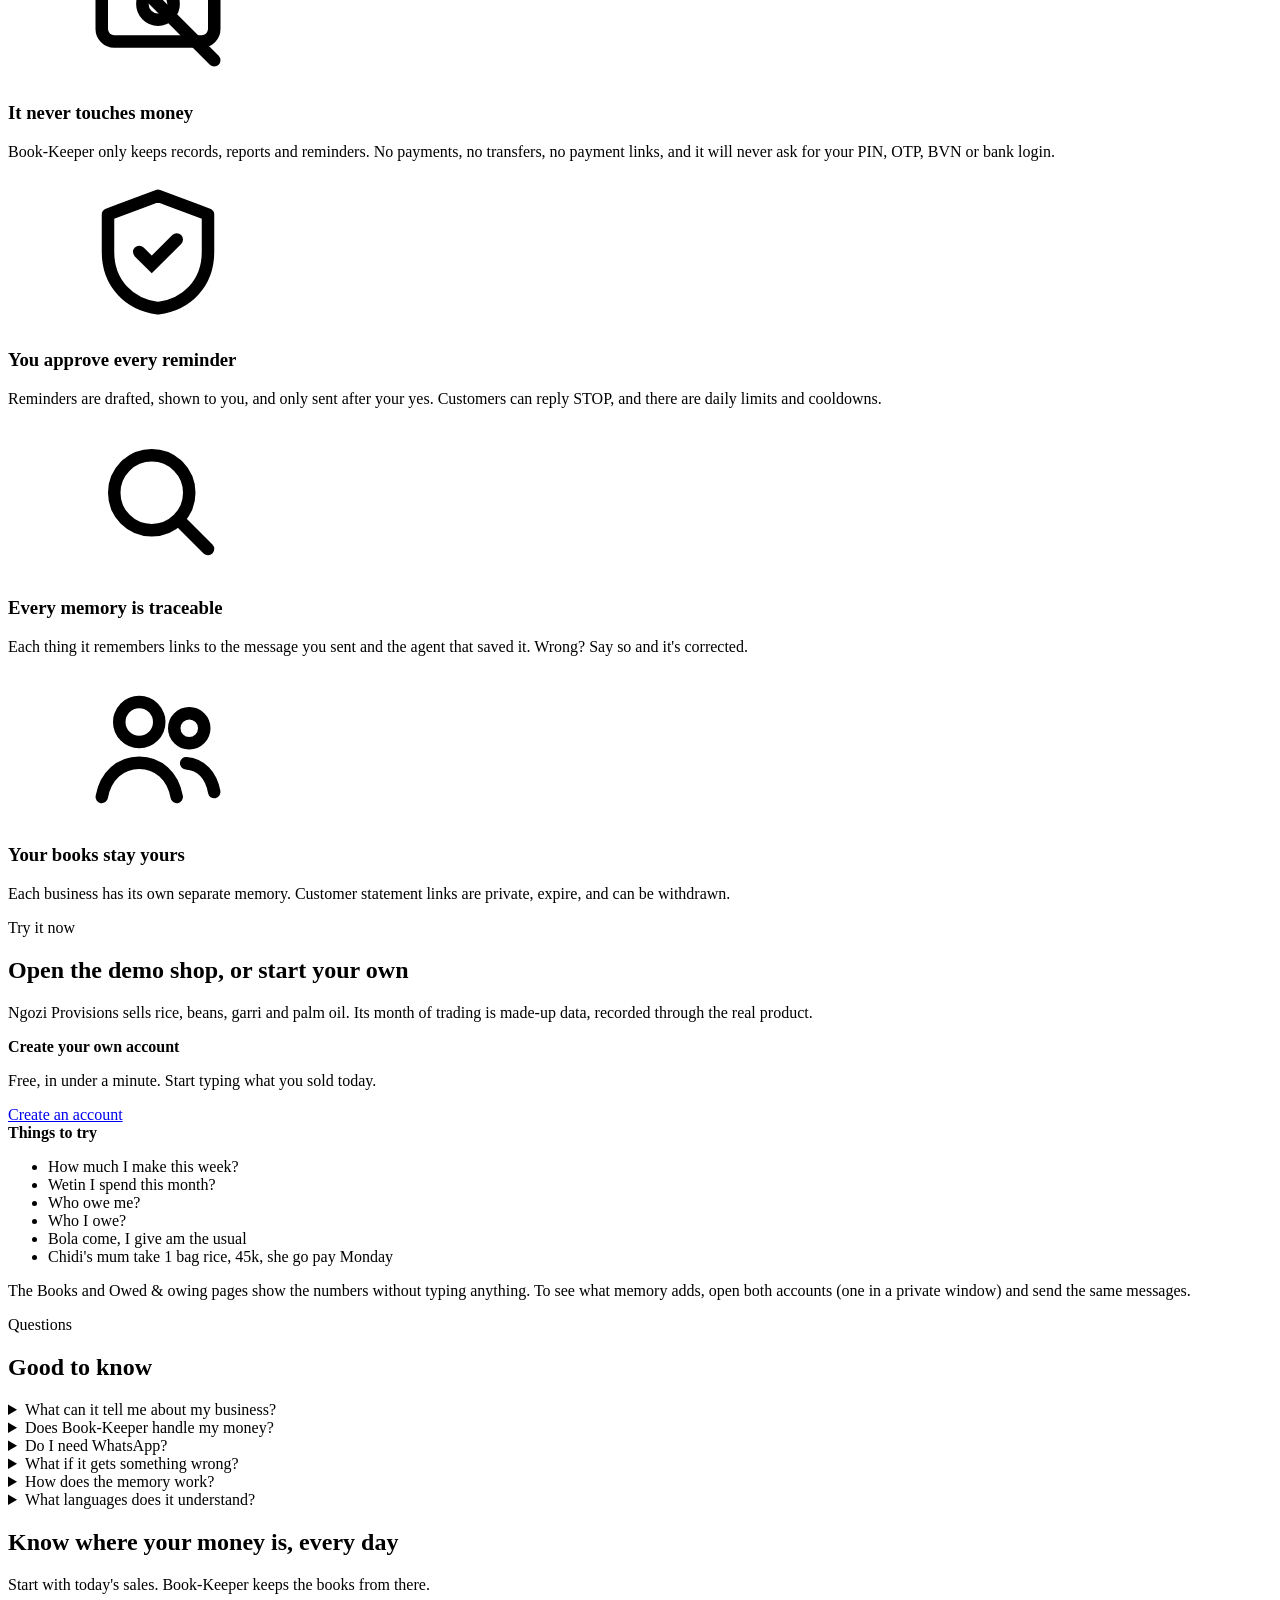
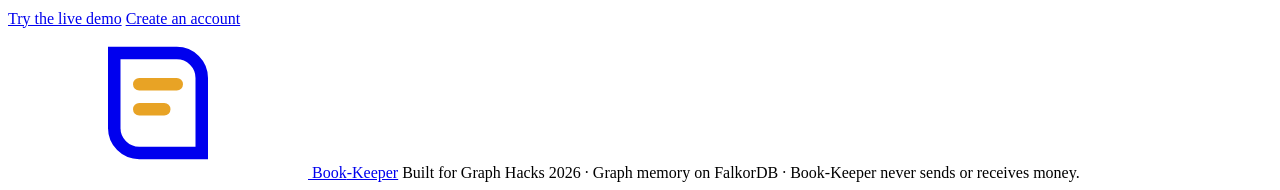
==== commit 110fc42d: "Security: ZAP findings fixed, CSP without unsafe-inline OWASP ZAP baseline and active API scans: 0 f" ====
--- a/frontend/index.html
+++ b/frontend/index.html
@@ -5,15 +5,13 @@
   <meta name="viewport" content="width=device-width, initial-scale=1.0" />
   <title>Book-Keeper: your shop's books, kept by chatting</title>
   <meta name="description" content="Record sales, expenses and debts by chatting in English or Pidgin, on WhatsApp or the web. See what you made this week and this month, what you spent, who owes you for what and when, and who you owe." />
-  <link rel="preconnect" href="https://fonts.googleapis.com" />
-  <link href="https://fonts.googleapis.com/css2?family=Inter:wght@400;500;600;700;800&display=swap" rel="stylesheet" />
   <link rel="stylesheet" href="/static/assets/base.css" />
   <link rel="stylesheet" href="/static/assets/landing.css" />
   <link rel="icon" href="data:image/svg+xml,%3Csvg xmlns='http://www.w3.org/2000/svg' viewBox='0 0 32 32'%3E%3Crect width='32' height='32' rx='8' fill='%23146349'/%3E%3Cpath d='M9 8h10a4 4 0 0 1 4 4v12H13a4 4 0 0 1-4-4z' fill='none' stroke='white' stroke-width='2.2'/%3E%3Cpath d='M13 13h6M13 17h4' stroke='%23e8a325' stroke-width='2.2' stroke-linecap='round'/%3E%3C/svg%3E" />
 </head>
 <body>
 
-<svg width="0" height="0" style="position:absolute" aria-hidden="true">
+<svg class="icon-defs" width="0" height="0" aria-hidden="true">
   <symbol id="i-logo" viewBox="0 0 24 24"><path d="M5 4h10a4 4 0 0 1 4 4v12H9a4 4 0 0 1-4-4z" fill="none" stroke="currentColor" stroke-width="2"/><path d="M9 9h6M9 13h4" stroke="#e8a325" stroke-width="2" stroke-linecap="round"/></symbol>
   <symbol id="i-check" viewBox="0 0 24 24"><path d="M20 6 9 17l-5-5" fill="none" stroke="currentColor" stroke-width="2.4" stroke-linecap="round" stroke-linejoin="round"/></symbol>
   <symbol id="i-shield" viewBox="0 0 24 24"><path d="M12 3 4 6v6c0 5 3.4 8.4 8 9 4.6-.6 8-4 8-9V6z" fill="none" stroke="currentColor" stroke-width="2" stroke-linejoin="round"/><path d="m9 12 2 2 4-4" fill="none" stroke="currentColor" stroke-width="2" stroke-linecap="round"/></symbol>
@@ -167,8 +165,8 @@
           <p>Ask "why Emeka first?" and it shows each promise, its outcome, and the message you sent it in.</p></div>
       </div>
 
-      <div class="section-head" style="margin-top:64px">
-        <h2 style="font-size:28px">Same books. Day 1 vs day 30.</h2>
+      <div class="section-head compare-head">
+        <h2>Same books. Day 1 vs day 30.</h2>
         <p>Both demo accounts below hold the identical ledger. Only one has a month of memory.</p>
       </div>
       <div class="card compare">
@@ -196,7 +194,7 @@
     <div class="container">
       <div class="section-head">
         <span class="kicker">Under the hood</span>
-        <h2 style="color:#fff">A small team of agents, one shared memory</h2>
+        <h2 class="on-dark">A small team of agents, one shared memory</h2>
         <p>Each agent does one job. They never pass notes to each other: what one learns, the others read from a shared
           memory graph on the next message.</p>
       </div>
@@ -256,7 +254,7 @@
               <p>Free, in under a minute. Start typing what you sold today.</p>
               <a class="btn btn-primary" href="/app#signup">Create an account</a></div>
           </div>
-          <p class="muted" id="demo-error" style="margin-top:12px;color:var(--red-600)" hidden></p>
+          <p class="muted demo-error" id="demo-error" hidden></p>
         </div>
         <div>
           <b>Things to try</b>
@@ -268,7 +266,7 @@
             <li>Bola come, I give am the usual</li>
             <li>Chidi's mum take 1 bag rice, 45k, she go pay Monday</li>
           </ul>
-          <p class="muted" style="margin-top:14px;font-size:14px">The Books and Owed &amp; owing pages show the numbers without
+          <p class="muted demo-note">The Books and Owed &amp; owing pages show the numbers without
             typing anything. To see what memory adds, open both accounts (one in a private window) and send the same messages.</p>
         </div>
       </div>
@@ -304,11 +302,11 @@
 
   <section class="dark cta-band">
     <div class="container">
-      <h2 style="color:#fff">Know where your money is, every day</h2>
+      <h2 class="on-dark">Know where your money is, every day</h2>
       <p>Start with today's sales. Book-Keeper keeps the books from there.</p>
-      <div class="hero-actions" style="justify-content:center">
+      <div class="hero-actions centered">
         <a class="btn btn-accent" href="#demo">Try the live demo</a>
-        <a class="btn btn-ghost" style="color:#fff;border-color:rgba(255,255,255,.35)" href="/app#signup">Create an account</a>
+        <a class="btn btn-ghost on-dark-btn" href="/app#signup">Create an account</a>
       </div>
     </div>
   </section>
@@ -322,50 +320,6 @@
   </div>
 </footer>
 
-<script>
-  // nav: border on scroll, mobile menu
-  const nav = document.getElementById('nav');
-  addEventListener('scroll', () => nav.classList.toggle('scrolled', scrollY > 8), { passive: true });
-  const menuBtn = document.getElementById('menu-btn'), links = document.getElementById('nav-links');
-  menuBtn.addEventListener('click', () => {
-    const open = links.classList.toggle('open');
-    menuBtn.setAttribute('aria-expanded', open);
-  });
-  links.querySelectorAll('a').forEach(a => a.addEventListener('click', () => links.classList.remove('open')));
-
-  // demo accounts, when this server offers them
-  async function loadDemo() {
-    let info;
-    try { info = await (await fetch('/demo/info')).json(); } catch { return; }
-    if (!info.enabled) return;
-    const box = document.getElementById('demo-accounts');
-    info.accounts.slice().reverse().forEach(a => {
-      const card = document.createElement('div');
-      card.className = 'demo-account';
-      const title = document.createElement('b'); title.textContent = a.label;
-      const about = document.createElement('p'); about.textContent = a.about;
-      const btn = document.createElement('button');
-      btn.className = a.id === 'day30' ? 'btn btn-primary' : 'btn btn-ghost';
-      btn.textContent = a.id === 'day30' ? 'Open the day-30 shop' : 'Open the day-1 shop';
-      btn.onclick = () => demoLogin(a.id, btn);
-      card.append(title, about, btn);
-      box.prepend(card);
-    });
-  }
-  async function demoLogin(account, btn) {
-    btn.disabled = true;
-    const err = document.getElementById('demo-error');
-    err.hidden = true;
-    try {
-      const res = await fetch('/demo/login', { method: 'POST', credentials: 'include',
-        headers: { 'Content-Type': 'application/json' }, body: JSON.stringify({ account }) });
-      if (!res.ok) throw new Error((await res.json().catch(() => ({}))).detail || 'Could not open the demo.');
-      location.href = '/app';
-    } catch (e) {
-      err.textContent = e.message; err.hidden = false; btn.disabled = false;
-    }
-  }
-  loadDemo();
-</script>
+<script src="/static/assets/landing.js"></script>
 </body>
 </html>
